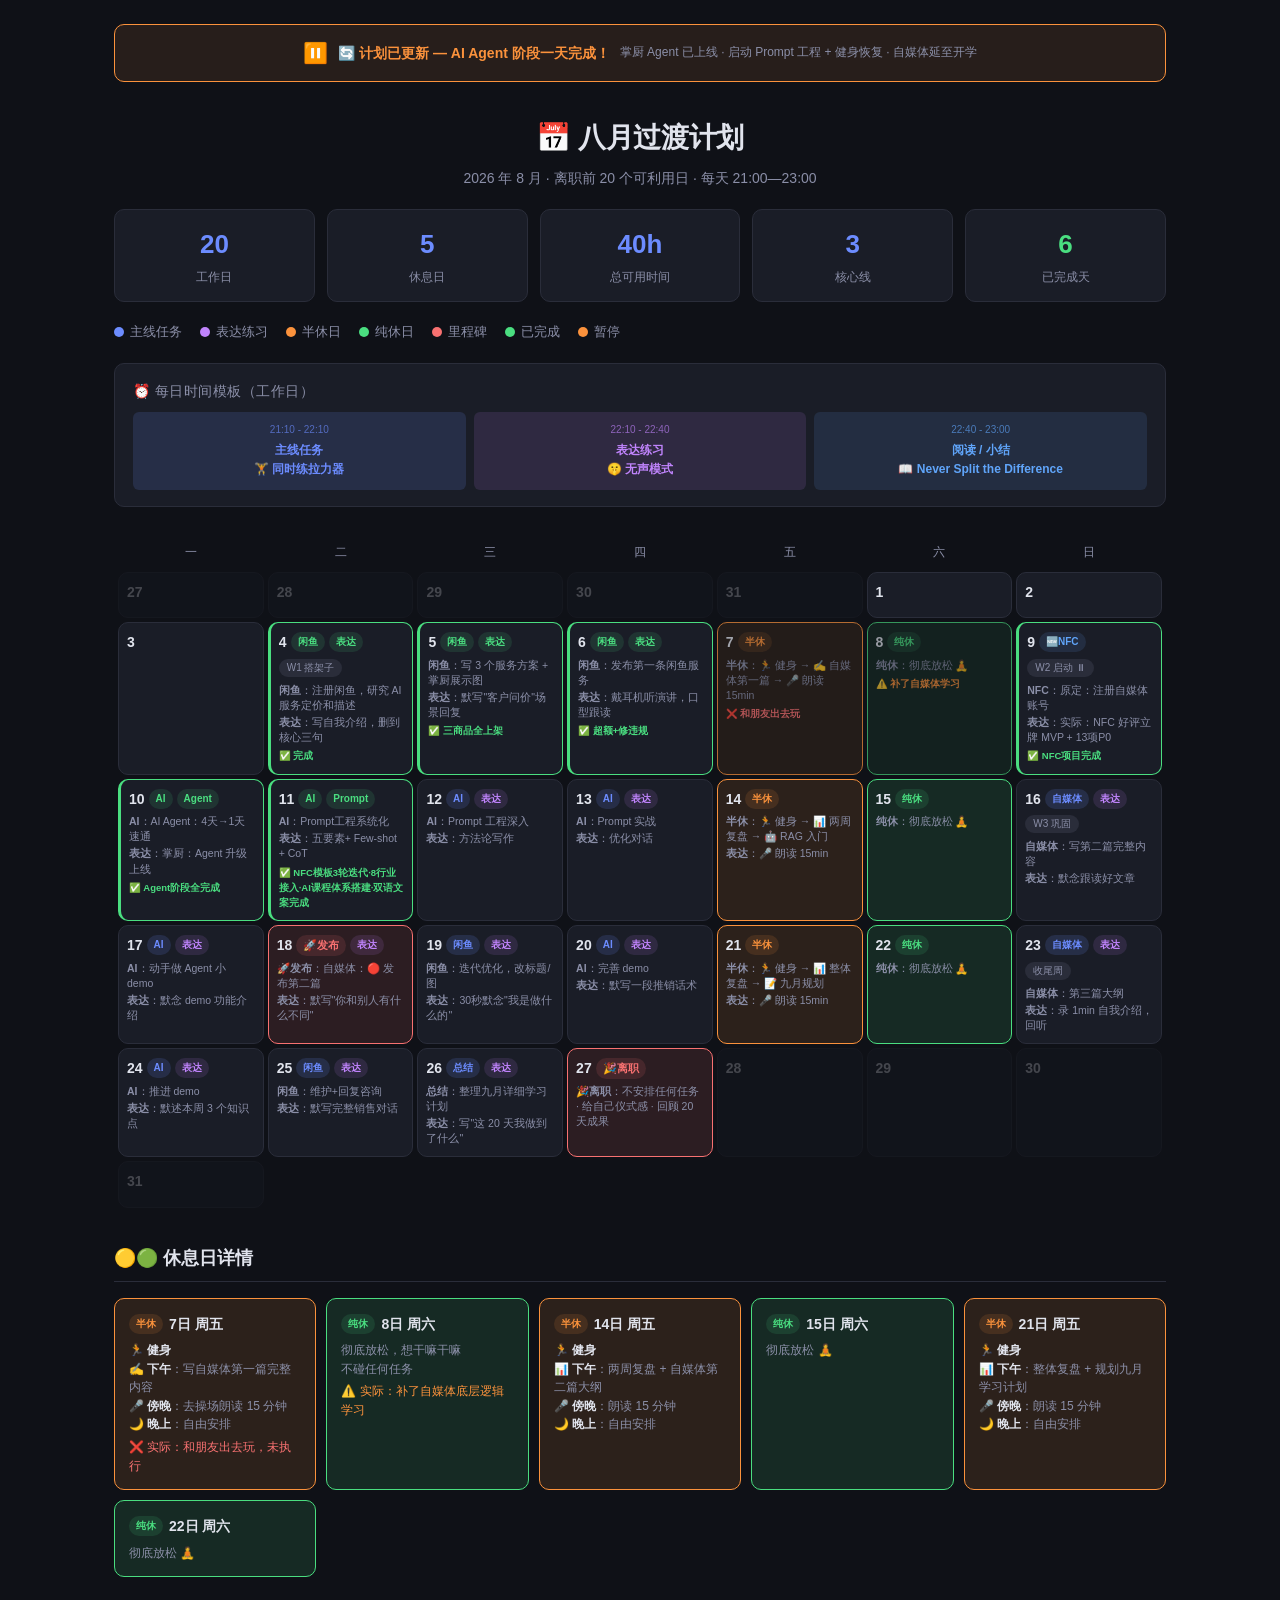
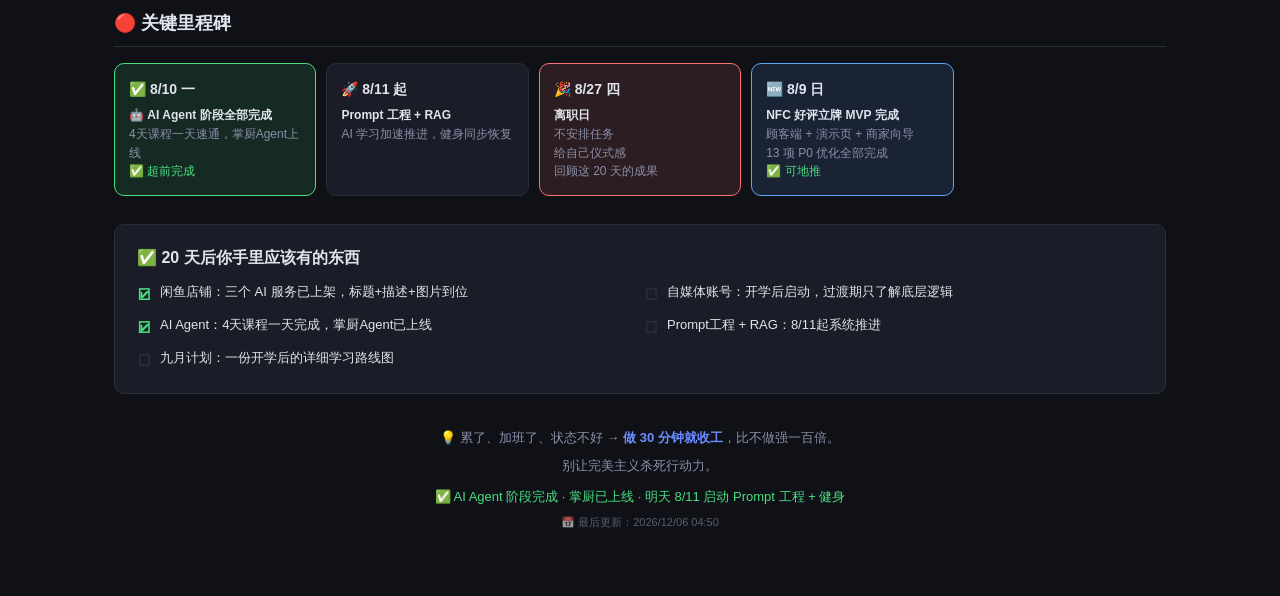
==== index.html @ ae4bef66 "更新8/11实际进度：Prompt工程系统化 + NFC模板迭代 + AI课程搭建 Co-Authored-By: Claude <noreply@anthropic.com>" ====
<!DOCTYPE html>
<html lang="zh-CN">
<head>
<meta charset="UTF-8">
<meta name="viewport" content="width=device-width, initial-scale=1.0, user-scalable=no, viewport-fit=cover">
<meta name="apple-mobile-web-app-capable" content="yes">
<meta name="apple-mobile-web-app-status-bar-style" content="black-translucent">
<meta name="apple-mobile-web-app-title" content="八月计划">
<meta name="theme-color" content="#0f1117">
<title>八月过渡计划 · 2026</title>
<style>
*, *::before, *::after { box-sizing: border-box; margin: 0; padding: 0; }

/* ═══════════════ SHARED VARIABLES ═══════════════ */
:root {
  --bg: #0f1117;
  --card: #1a1d27;
  --border: #2a2d3a;
  --text: #e1e4ed;
  --text-secondary: #8b8fa8;
  --accent: #6c8cff;
  --accent-glow: rgba(108, 140, 255, 0.15);
  --green: #4ade80;
  --green-bg: rgba(74, 222, 128, 0.12);
  --orange: #fb923c;
  --orange-bg: rgba(251, 146, 60, 0.12);
  --purple: #c084fc;
  --purple-bg: rgba(192, 132, 252, 0.12);
  --red: #f87171;
  --red-bg: rgba(248, 113, 113, 0.12);
  --blue: #60a5fa;
  --blue-bg: rgba(96, 165, 250, 0.12);
  --radius: 10px;
  --radius-sm: 6px;
}

body {
  background: var(--bg);
  color: var(--text);
  font-family: -apple-system, BlinkMacSystemFont, "Segoe UI", "PingFang SC", "Microsoft YaHei", sans-serif;
  line-height: 1.6;
  max-width: 1100px;
  margin: 0 auto;
  -webkit-tap-highlight-color: transparent;
}

/* ═══════════════ PAUSE BANNER ═══════════════ */
.pause-banner {
  background: rgba(251, 146, 60, 0.1);
  border: 1px solid var(--orange);
  border-radius: var(--radius);
  padding: 12px 18px;
  margin-bottom: 18px;
  text-align: center;
  display: flex;
  align-items: center;
  justify-content: center;
  gap: 10px;
  flex-wrap: wrap;
}
.pause-banner .icon { font-size: 20px; }
.pause-banner .msg { font-size: 14px; font-weight: 700; color: var(--orange); }
.pause-banner .sub { font-size: 12px; color: var(--text-secondary); }

/* ═══════════════ HEADER ═══════════════ */
header { text-align: center; padding: 16px 0 20px; }
header h1 { font-size: 28px; font-weight: 700; letter-spacing: -0.3px; margin-bottom: 6px; }
header .subtitle { color: var(--text-secondary); font-size: 14px; }

/* ═══════════════ STATS ═══════════════ */
.stats-row { display: flex; gap: 12px; margin-bottom: 20px; flex-wrap: wrap; }
.stat-card { flex: 1; min-width: 90px; background: var(--card); border: 1px solid var(--border); border-radius: var(--radius); padding: 14px 16px; text-align: center; }
.stat-card .num { font-size: 26px; font-weight: 700; color: var(--accent); }
.stat-card .num.green { color: var(--green); }
.stat-card .label { font-size: 12px; color: var(--text-secondary); margin-top: 2px; }

/* ═══════════════ LEGEND ═══════════════ */
.legend { display: flex; gap: 18px; margin-bottom: 20px; flex-wrap: wrap; font-size: 13px; color: var(--text-secondary); }
.legend span { display: flex; align-items: center; gap: 6px; }
.dot { width: 10px; height: 10px; border-radius: 50%; display: inline-block; }
.dot.main      { background: var(--accent); }
.dot.express   { background: var(--purple); }
.dot.half-rest { background: var(--orange); }
.dot.full-rest { background: var(--green); }
.dot.milestone { background: var(--red); }
.dot.done      { background: var(--green); }
.dot.paused    { background: var(--orange); }

/* ═══════════════ DAILY STRIP ═══════════════ */
.daily-strip { background: var(--card); border: 1px solid var(--border); border-radius: var(--radius); padding: 16px 18px; margin-bottom: 24px; }
.daily-strip h3 { font-size: 14px; color: var(--text-secondary); margin-bottom: 10px; font-weight: 500; text-transform: uppercase; letter-spacing: 0.5px; }
.strip-blocks { display: flex; gap: 8px; flex-wrap: wrap; }
.strip-block { flex: 1; min-width: 80px; border-radius: var(--radius-sm); padding: 10px 12px; text-align: center; font-size: 12px; font-weight: 600; }
.strip-block .time { font-size: 10px; opacity: 0.65; margin-bottom: 3px; font-weight: 400; }
.strip-main    { background: var(--accent-glow); color: var(--accent); }
.strip-express { background: var(--purple-bg); color: var(--purple); }
.strip-read    { background: var(--blue-bg); color: var(--blue); }

/* ═══════════════ SECTION TITLE ═══════════════ */
.section-title { font-size: 18px; font-weight: 700; margin: 32px 0 16px; padding-bottom: 8px; border-bottom: 1px solid var(--border); }

/* ═══════════════ CHECKLIST ═══════════════ */
.checklist { background: var(--card); border: 1px solid var(--border); border-radius: var(--radius); padding: 20px 22px; margin-top: 28px; }
.checklist h3 { font-size: 16px; margin-bottom: 12px; }
.checklist ul { list-style: none; display: grid; grid-template-columns: 1fr 1fr; gap: 8px; }
.checklist li { font-size: 13px; display: flex; align-items: flex-start; gap: 8px; }
.checklist .check { font-weight: 700; font-size: 15px; flex-shrink: 0; margin-top: 1px; }
.checklist .check.done { color: var(--green); }
.checklist .check.pending { color: var(--border); }

/* ═══════════════ FOOTER ═══════════════ */
footer { text-align: center; margin-top: 32px; color: var(--text-secondary); font-size: 13px; padding-bottom: 40px; line-height: 1.8; }
footer b { color: var(--accent); }
footer .timestamp { color: var(--text-secondary); font-size: 11px; opacity: 0.6; margin-top: 4px; }

/* ═══════════════ COMMON TAGS ═══════════════ */
.tag { display: inline-block; font-size: 10px; padding: 2px 7px; border-radius: 999px; font-weight: 600; }
.tag-main      { background: var(--accent-glow); color: var(--accent); }
.tag-express   { background: var(--purple-bg);   color: var(--purple); }
.tag-half-rest { background: var(--orange-bg);   color: var(--orange); }
.tag-full-rest { background: var(--green-bg);    color: var(--green); }
.tag-milestone { background: var(--red-bg);      color: var(--red); font-size: 11px; }
.tag-done      { background: var(--green-bg);    color: var(--green); }
.tag-nfc       { background: var(--blue-bg);     color: var(--blue); }

/* ═══════════════════════════════════════════════
   DESKTOP (>768px)
   ═══════════════════════════════════════════════ */
@media (min-width: 769px) {
  body { padding: 24px; }

  /* Calendar Table */
  .cal-table { width: 100%; border-collapse: separate; border-spacing: 4px; margin-bottom: 24px; table-layout: fixed; }
  .cal-table th { font-size: 12px; font-weight: 500; color: var(--text-secondary); padding: 8px 0 6px; text-align: center; }
  .cal-table td {
    background: var(--card); border: 1px solid var(--border); border-radius: var(--radius);
    vertical-align: top; padding: 8px 8px 10px; font-size: 12px; min-height: 80px;
    transition: border-color 0.2s;
  }
  .cal-table td:hover { border-color: var(--accent); }
  .cal-table td.other-month { opacity: 0.25; pointer-events: none; }
  .cal-table td.weekday-none { background: transparent; border: none; pointer-events: none; }
  .cal-table td.done { border-color: var(--green); border-left: 3px solid var(--green); }
  .cal-table td.paused { border-color: var(--orange); opacity: 0.65; }
  .cal-table td.today { border-color: var(--accent); box-shadow: 0 0 12px rgba(108,140,255,0.25); }
  .cal-table td.missed { border-color: var(--red); opacity: 0.7; }
  .cal-table td.milestone-cell { border-color: var(--red); background: var(--red-bg); }
  .cal-table td.half-rest-cell { border-color: var(--orange); background: var(--orange-bg); }
  .cal-table td.full-rest-cell { border-color: var(--green); background: var(--green-bg); }
  .cal-table .date-num { font-size: 14px; font-weight: 700; margin-bottom: 4px; display: flex; align-items: center; gap: 4px; }
  .cal-table .event-line { font-size: 10.5px; color: var(--text-secondary); margin-top: 2px; line-height: 1.45; }
  .cal-table .status-line { font-size: 9.5px; font-weight: 700; margin-top: 3px; }
  .cal-table .status-line.s-ok { color: var(--green); }
  .cal-table .status-line.s-warn { color: var(--orange); }
  .cal-table .status-line.s-no { color: var(--red); }
  .cal-table .week-tag { display: inline-block; font-size: 10px; padding: 1px 8px; border-radius: 999px; background: var(--border); color: var(--text-secondary); margin-bottom: 4px; font-weight: 500; }

  /* Detail Cards */
  .detail-grid { display: grid; grid-template-columns: repeat(auto-fill, minmax(200px, 1fr)); gap: 10px; }
  .detail-card { background: var(--card); border: 1px solid var(--border); border-radius: var(--radius); padding: 14px; }
  .detail-card .date-header { font-weight: 700; font-size: 14px; margin-bottom: 6px; display: flex; align-items: center; gap: 6px; }
  .detail-card .line { font-size: 12px; color: var(--text-secondary); line-height: 1.55; }
  .detail-card .line b { color: var(--text); }
  .detail-card.rest { border-color: var(--green); background: var(--green-bg); }
  .detail-card.half-rest { border-color: var(--orange); background: var(--orange-bg); }
  .detail-card.milestone { border-color: var(--red); background: var(--red-bg); }
  .detail-card.nfc { border-color: var(--blue); background: var(--blue-bg); }
}

/* ═══════════════════════════════════════════════
   MOBILE (≤768px)
   ═══════════════════════════════════════════════ */
@media (max-width: 768px) {
  body { padding: 12px; max-width: 500px; }

  header { padding: 20px 0 16px; position: sticky; top: 0; background: var(--bg); z-index: 10; }
  header h1 { font-size: 24px; font-weight: 800; letter-spacing: -0.5px; margin-bottom: 4px; }
  header .subtitle { font-size: 13px; }

  /* Stats -> scrollable chips */
  .stats-row { flex-wrap: nowrap; gap: 8px; overflow-x: auto; -webkit-overflow-scrolling: touch; scrollbar-width: none; padding-bottom: 4px; }
  .stats-row::-webkit-scrollbar { display: none; }
  .stat-card {
    flex: 0 0 auto; border-radius: 999px; padding: 8px 16px; text-align: center; white-space: nowrap;
    display: flex; align-items: center; gap: 4px;
  }
  .stat-card .num { font-size: 20px; font-weight: 800; }
  .stat-card .label { font-size: 11px; margin-top: 0; display: inline; }

  /* Legend -> wrap chips */
  .legend { gap: 6px; font-size: 11px; }
  .legend span { padding: 5px 10px; border-radius: 999px; font-weight: 600; font-size: 11px; }
  .legend .dot { display: none; }
  .legend-main    { background: var(--accent-glow); color: var(--accent); }
  .legend-express { background: var(--purple-bg); color: var(--purple); }
  .legend-half    { background: var(--orange-bg); color: var(--orange); }
  .legend-full    { background: var(--green-bg); color: var(--green); }
  .legend-milestone { background: var(--red-bg); color: var(--red); }

  /* Week section */
  .week-section { margin-bottom: 10px; }
  .week-label {
    font-size: 11px; font-weight: 700; color: var(--text-secondary);
    padding: 10px 0 6px; position: sticky; top: 90px; background: var(--bg); z-index: 5;
    display: flex; align-items: center; gap: 6px;
  }
  .week-label::after { content: ''; flex: 1; height: 1px; background: var(--border); }
  .week-label .badge { font-size: 10px; padding: 2px 8px; border-radius: 999px; font-weight: 700; }

  /* Day card */
  .day-card {
    background: var(--card); border: 1px solid var(--border); border-radius: var(--radius);
    padding: 14px; margin-bottom: 6px; display: flex; gap: 12px; align-items: flex-start;
  }
  .day-card:active { background: #1f2232; }
  .day-card.done { border-color: var(--green); border-left: 3px solid var(--green); }
  .day-card.missed { border-color: var(--red); opacity: 0.7; }
  .day-card.paused { border-color: var(--orange); opacity: 0.7; }
  .day-card.milestone { border-color: var(--red); background: var(--red-bg); }
  .day-card.rest { border-color: var(--green); background: var(--green-bg); }
  .day-card.half-rest { border-color: var(--orange); background: var(--orange-bg); }

  .day-left { text-align: center; min-width: 36px; flex-shrink: 0; }
  .day-num { font-size: 22px; font-weight: 800; line-height: 1; }
  .day-weekday { font-size: 10px; color: var(--text-secondary); margin-top: 2px; }

  .day-middle { flex: 1; min-width: 0; }
  .day-tags { display: flex; gap: 4px; flex-wrap: wrap; margin-bottom: 4px; }
  .day-lines { font-size: 12px; color: var(--text-secondary); line-height: 1.6; }
  .day-lines b { color: var(--text); }
  .day-lines .sep { color: var(--border); margin: 0 4px; }

  .day-status { font-size: 10px; font-weight: 700; margin-top: 4px; padding: 2px 8px; border-radius: 999px; display: inline-block; }
  .ds-ok     { background: var(--green-bg); color: var(--green); }
  .ds-no     { background: var(--red-bg); color: var(--red); }
  .ds-warn   { background: var(--orange-bg); color: var(--orange); }

  /* Checklist single column */
  .checklist ul { grid-template-columns: 1fr; }

  /* Detail cards — 休息日 & 里程碑 */
  .section-title { font-size: 16px; }
  .detail-grid { display: flex; flex-direction: column; gap: 8px; }
  .detail-card {
    background: var(--card); border: 1px solid var(--border); border-radius: var(--radius);
    padding: 14px; font-size: 13px;
  }
  .detail-card .date-header { font-weight: 700; font-size: 14px; margin-bottom: 6px; display: flex; align-items: center; gap: 6px; }
  .detail-card .line { font-size: 12px; color: var(--text-secondary); line-height: 1.6; }
  .detail-card .line b { color: var(--text); }
  .detail-card.rest { border-color: var(--green); background: var(--green-bg); }
  .detail-card.half-rest { border-color: var(--orange); background: var(--orange-bg); }
  .detail-card.milestone { border-color: var(--red); background: var(--red-bg); }
  .detail-card.nfc { border-color: var(--blue); background: var(--blue-bg); }
}

/* ═══════════════ DESKTOP-ONLY / MOBILE-ONLY ═══════════════ */
.desktop-only { display: block; }
.mobile-only { display: none; }

@media (max-width: 768px) {
  .desktop-only { display: none; }
  .mobile-only { display: block; }
}
</style>
</head>
<body>

<!-- ⏸ PAUSE BANNER -->
<div class="pause-banner">
  <span class="icon">⏸️</span>
  <span class="msg">🔄 计划已更新 — AI Agent 阶段一天完成！</span>
  <span class="sub">掌厨 Agent 已上线 · 启动 Prompt 工程 + 健身恢复 · 自媒体延至开学</span>
</div>

<header>
  <h1>📅 八月过渡计划</h1>
  <p class="subtitle">2026 年 8 月 · 离职前 20 个可利用日 · 每天 21:00—23:00</p>
</header>

<!-- STATS -->
<div class="stats-row">
  <div class="stat-card"><div class="num">20</div><div class="label">工作日</div></div>
  <div class="stat-card"><div class="num">5</div><div class="label">休息日</div></div>
  <div class="stat-card"><div class="num">40h</div><div class="label">总可用时间</div></div>
  <div class="stat-card"><div class="num">3</div><div class="label">核心线</div></div>
  <div class="stat-card"><div class="num green">6</div><div class="label">已完成天</div></div>
</div>

<!-- LEGEND -->
<div class="legend">
  <span class="legend-main"><i class="dot main"></i> 主线任务</span>
  <span class="legend-express"><i class="dot express"></i> 表达练习</span>
  <span class="legend-half"><i class="dot half-rest"></i> 半休日</span>
  <span class="legend-full"><i class="dot full-rest"></i> 纯休日</span>
  <span class="legend-milestone"><i class="dot milestone"></i> 里程碑</span>
  <span><i class="dot done"></i> 已完成</span>
  <span><i class="dot paused"></i> 暂停</span>
</div>

<!-- DAILY TEMPLATE -->
<div class="daily-strip">
  <h3>⏰ 每日时间模板（工作日）</h3>
  <div class="strip-blocks">
    <div class="strip-block strip-main"><div class="time">21:10 - 22:10</div>主线任务<br>🏋️ 同时练拉力器</div>
    <div class="strip-block strip-express"><div class="time">22:10 - 22:40</div>表达练习<br>🤫 无声模式</div>
    <div class="strip-block strip-read"><div class="time">22:40 - 23:00</div>阅读 / 小结<br>📖 Never Split the Difference</div>
  </div>
</div>

<!-- ═══════════════════════════════════════════════
     DESKTOP: CALENDAR TABLE
     ═══════════════════════════════════════════════ -->
<div class="desktop-only" id="desktop-calendar"></div>

<!-- ═══════════════════════════════════════════════
     MOBILE: WEEK CARD LIST
     ═══════════════════════════════════════════════ -->
<div class="mobile-only" id="mobile-calendar"></div>

<!-- REST DAY DETAILS -->
<div class="section-title">🟡🟢 休息日详情</div>
<div class="detail-grid" id="rest-detail-cards"></div>

<!-- MILESTONE CARDS -->
<div class="section-title">🔴 关键里程碑</div>
<div class="detail-grid" id="milestone-cards"></div>

<!-- CHECKLIST -->
<div class="checklist">
  <h3>✅ 20 天后你手里应该有的东西</h3>
  <ul>
    <li><span class="check done">☑</span> 闲鱼店铺：三个 AI 服务已上架，标题+描述+图片到位</li>
    <li><span class="check pending">☐</span> 自媒体账号：开学后启动，过渡期只了解底层逻辑</li>
    <li><span class="check done">☑</span> AI Agent：4天课程一天完成，掌厨Agent已上线</li>
    <li><span class="check pending">☐</span> Prompt工程 + RAG：8/11起系统推进</li>
    <li><span class="check pending">☐</span> 九月计划：一份开学后的详细学习路线图</li>
  </ul>
</div>

<footer>
  <p>💡 累了、加班了、状态不好 → <b>做 30 分钟就收工</b>，比不做强一百倍。</p>
  <p style="margin-top:4px;">别让完美主义杀死行动力。</p>
  <p style="margin-top:8px;color:var(--green);">✅ AI Agent 阶段完成 · 掌厨已上线 · 明天 8/11 启动 Prompt 工程 + 健身</p>
  <p class="timestamp" id="timestamp"></p>
</footer>

<!-- ═══════════════════════════════════════════════
     DATA — 改计划只改这里
     ═══════════════════════════════════════════════ -->
<script>
const WEEKS = ['W1 搭架子', 'W2 启动 ⏸', 'W3 巩固', '收尾周'];

const DAYS = [
  // Week 1: 搭架子 ✅
  { date:4,  wd:'周二', w:0, s:'done',
    tags:['闲鱼','表达'], main:'注册闲鱼，研究 AI 服务定价和描述', express:'写自我介绍，删到核心三句',
    result:'✅ 完成', rClass:'s-ok' },
  { date:5,  wd:'周三', w:0, s:'done',
    tags:['闲鱼','表达'], main:'写 3 个服务方案 + 掌厨展示图', express:'默写"客户问价"场景回复',
    result:'✅ 三商品全上架', rClass:'s-ok' },
  { date:6,  wd:'周四', w:0, s:'done',
    tags:['闲鱼','表达'], main:'发布第一条闲鱼服务', express:'戴耳机听演讲，口型跟读',
    result:'✅ 超额+修违规', rClass:'s-ok' },
  { date:7,  wd:'周五', w:0, s:'missed', type:'half-rest', tags:['半休'],
    main:'🏃 健身 → ✍️ 自媒体第一篇 → 🎤 朗读 15min', express:'',
    result:'❌ 和朋友出去玩', rClass:'s-no' },
  { date:8,  wd:'周六', w:0, s:'warn', type:'full-rest', tags:['纯休'],
    main:'彻底放松 🧘', express:'',
    result:'⚠️ 补了自媒体学习', rClass:'s-warn' },

  // Week 2: 启动 ⏸
  { date:9,  wd:'周日', w:1, s:'done',
    tags:['🆕NFC'], main:'原定：注册自媒体账号', express:'实际：NFC 好评立牌 MVP + 13项P0',
    result:'✅ NFC项目完成', rClass:'s-ok' },
  { date:10, wd:'周一', w:1, s:'done',
    tags:['AI','Agent'], main:'AI Agent：4天→1天速通', express:'掌厨：Agent 升级上线',
    result:'✅ Agent阶段全完成', rClass:'s-ok' },
  { date:11, wd:'周二', w:1, s:'done',
    tags:['AI','Prompt'], main:'Prompt工程系统化', express:'五要素+ Few-shot + CoT',
    result:'✅ NFC模板3轮迭代·8行业接入·AI课程体系搭建·双语文案完成', rClass:'s-ok' },
  { date:12, wd:'周三', w:1, s:'',
    tags:['AI','表达'], main:'Prompt 工程深入', express:'方法论写作',
    result:'', rClass:'' },
  { date:13, wd:'周四', w:1, s:'',
    tags:['AI','表达'], main:'Prompt 实战', express:'优化对话',
    result:'', rClass:'' },
  { date:14, wd:'周五', w:1, s:'', type:'half-rest', tags:['半休'],
    main:'🏃 健身 → 📊 两周复盘 → 🤖 RAG 入门', express:'🎤 朗读 15min',
    result:'', rClass:'' },
  { date:15, wd:'周六', w:1, s:'', type:'full-rest', tags:['纯休'],
    main:'彻底放松 🧘', express:'',
    result:'', rClass:'' },

  // Week 3: 巩固
  { date:16, wd:'周日', w:2, s:'',
    tags:['自媒体','表达'], main:'写第二篇完整内容', express:'默念跟读好文章',
    result:'', rClass:'' },
  { date:17, wd:'周一', w:2, s:'',
    tags:['AI','表达'], main:'动手做 Agent 小 demo', express:'默念 demo 功能介绍',
    result:'', rClass:'' },
  { date:18, wd:'周二', w:2, s:'milestone', tags:['🚀发布','表达'],
    main:'自媒体：🔴 发布第二篇', express:'默写"你和别人有什么不同"',
    result:'', rClass:'' },
  { date:19, wd:'周三', w:2, s:'',
    tags:['闲鱼','表达'], main:'迭代优化，改标题/图', express:'30秒默念"我是做什么的"',
    result:'', rClass:'' },
  { date:20, wd:'周四', w:2, s:'',
    tags:['AI','表达'], main:'完善 demo', express:'默写一段推销话术',
    result:'', rClass:'' },
  { date:21, wd:'周五', w:2, s:'', type:'half-rest', tags:['半休'],
    main:'🏃 健身 → 📊 整体复盘 → 📝 九月规划', express:'🎤 朗读 15min',
    result:'', rClass:'' },
  { date:22, wd:'周六', w:2, s:'', type:'full-rest', tags:['纯休'],
    main:'彻底放松 🧘', express:'',
    result:'', rClass:'' },

  // 收尾周
  { date:23, wd:'周日', w:3, s:'',
    tags:['自媒体','表达'], main:'第三篇大纲', express:'录 1min 自我介绍，回听',
    result:'', rClass:'' },
  { date:24, wd:'周一', w:3, s:'',
    tags:['AI','表达'], main:'推进 demo', express:'默述本周 3 个知识点',
    result:'', rClass:'' },
  { date:25, wd:'周二', w:3, s:'',
    tags:['闲鱼','表达'], main:'维护+回复咨询', express:'默写完整销售对话',
    result:'', rClass:'' },
  { date:26, wd:'周三', w:3, s:'',
    tags:['总结','表达'], main:'整理九月详细学习计划', express:'写"这 20 天我做到了什么"',
    result:'', rClass:'' },
  { date:27, wd:'周四', w:3, s:'milestone', tags:['🎉离职'],
    main:'不安排任何任务 · 给自己仪式感 · 回顾 20 天成果', express:'',
    result:'', rClass:'' },
];

// ═══════════════ REST DAY DETAIL CARDS ═══════════════
const REST_DAYS = [
  { date:7,  wd:'周五', type:'half', emoji:'🟡', results:[
    '🏃 <b>健身</b>','✍️ <b>下午</b>：写自媒体第一篇完整内容','🎤 <b>傍晚</b>：去操场朗读 15 分钟','🌙 <b>晚上</b>：自由安排'
  ], outcome:'❌ 实际：和朋友出去玩，未执行', oc:'var(--red)' },
  { date:8,  wd:'周六', type:'full', emoji:'🟢', results:[
    '彻底放松，想干嘛干嘛','不碰任何任务'
  ], outcome:'⚠️ 实际：补了自媒体底层逻辑学习', oc:'var(--orange)' },
  { date:14, wd:'周五', type:'half', emoji:'🟡', results:[
    '🏃 <b>健身</b>','📊 <b>下午</b>：两周复盘 + 自媒体第二篇大纲','🎤 <b>傍晚</b>：朗读 15 分钟','🌙 <b>晚上</b>：自由安排'
  ], outcome:'', oc:'' },
  { date:15, wd:'周六', type:'full', emoji:'🟢', results:[
    '彻底放松 🧘'
  ], outcome:'', oc:'' },
  { date:21, wd:'周五', type:'half', emoji:'🟡', results:[
    '🏃 <b>健身</b>','📊 <b>下午</b>：整体复盘 + 规划九月学习计划','🎤 <b>傍晚</b>：朗读 15 分钟','🌙 <b>晚上</b>：自由安排'
  ], outcome:'', oc:'' },
  { date:22, wd:'周六', type:'full', emoji:'🟢', results:[
    '彻底放松 🧘'
  ], outcome:'', oc:'' },
];

// ═══════════════ MILESTONE CARDS ═══════════════
const MILESTONES = [
  { emoji:'✅', dt:'8/10 一', tags:'', cls:'rest',
    lines:['🤖 <b>AI Agent 阶段全部完成</b>','4天课程一天速通，掌厨Agent上线','<span style="color:var(--green)">✅ 超前完成</span>'] },
  { emoji:'🚀', dt:'8/11 起', tags:'', cls:'',
    lines:['<b>Prompt 工程 + RAG</b>','AI 学习加速推进，健身同步恢复'] },
  { emoji:'🎉', dt:'8/27 四', tags:'', cls:'milestone',
    lines:['<b>离职日</b>','不安排任务','给自己仪式感','回顾这 20 天的成果'] },
  { emoji:'🆕', dt:'8/9 日', tags:'', cls:'nfc',
    lines:['<b>NFC 好评立牌 MVP 完成</b>','顾客端 + 演示页 + 商家向导','13 项 P0 优化全部完成','<span style="color:var(--green)">✅ 可地推</span>'] },
];

// ═══════════════ RENDER: DESKTOP TABLE ═══════════════
function renderDesktop() {
  const el = document.getElementById('desktop-calendar');
  if (!el) return;

  // Group days into calendar rows (Mon-Sun, Aug 1 is Sat, 31 is Mon)
  // Row 1: Jul 27-31 + Aug 1-2 (filler)
  // Row 2-5: Aug 3-30
  // Row 6: Aug 31 + empties

  const weekNames = ['一','二','三','四','五','六','日'];
  let ths = weekNames.map(w => `<th>${w}</th>`).join('');

  // Build day lookup
  const dayMap = {};
  DAYS.forEach(d => { dayMap[d.date] = d; });

  // Determine what weekday each date is (2026-08-01 = Saturday = index 5)
  function getCol(date) { return (date + 4) % 7; } // Aug 1=Sat→5, so offset +4

  // Build rows manually for correct Aug 2026 layout
  // Aug 1 = Sat (col 5), Aug 3 = Mon (col 0), Aug 31 = Mon (col 0)
  const rows = [
    // Row 1: Jul 27(Sun)~31(Thu) + Aug 1(Fri) + 2(Sat)
    { dates: [27,28,29,30,31,1,2], otherMonth: [27,28,29,30,31] },
    // Row 2: Aug 3-9 (Mon-Sun)
    { dates: [3,4,5,6,7,8,9], otherMonth: [] },
    // Row 3: Aug 10-16
    { dates: [10,11,12,13,14,15,16], otherMonth: [] },
    // Row 4: Aug 17-23
    { dates: [17,18,19,20,21,22,23], otherMonth: [] },
    // Row 5: Aug 24-30
    { dates: [24,25,26,27,28,29,30], otherMonth: [28,29,30] },
    // Row 6: Aug 31 + empties
    { dates: [31,null,null,null,null,null,null], otherMonth: [31] },
  ];

  let tbody = '';
  const today = new Date().getDate();
  const thisMonth = new Date().getMonth() === 7; // 7 = August

  rows.forEach(row => {
    let cells = row.dates.map((date, i) => {
      if (date === null) return '<td class="weekday-none"></td>';
      if (row.otherMonth.includes(date)) return `<td class="other-month"><div class="date-num">${date}</div></td>`;

      const d = dayMap[date];
      if (!d) return `<td><div class="date-num">${date}</div></td>`;

      // Determine cell classes
      let cellClass = '';
      if (d.s === 'done') cellClass += ' done';
      if (d.s === 'missed') cellClass += ' missed';
      if (d.s === 'warn') cellClass += ' paused';
      if (d.s === 'milestone') cellClass += ' milestone-cell';
      if (d.type === 'half-rest') cellClass += ' half-rest-cell';
      if (d.type === 'full-rest') cellClass += ' full-rest-cell';
      if (thisMonth && date === today) cellClass += ' today';

      // Tags HTML
      let tagsHtml = d.tags.map(t => {
        let cls = 'tag';
        if (t.includes('半休')) cls += ' tag-half-rest';
        else if (t.includes('纯休')) cls += ' tag-full-rest';
        else if (t.includes('发布') || t.includes('离职')) cls += ' tag-milestone';
        else if (t.includes('NFC')) cls += ' tag-nfc';
        else if (t.includes('完成') || d.s === 'done') cls += ' tag-done';
        else if (t.includes('表达')) cls += ' tag-express';
        else cls += ' tag-main';
        return `<span class="${cls}">${t}</span>`;
      }).join(' ');

      // Week tag for first day of each week
      let weekTag = '';
      if (d.w !== undefined && DAYS.filter(x => x.w === d.w)[0] === d) {
        weekTag = `<span class="week-tag">${WEEKS[d.w]}</span>`;
      }

      // Event lines
      let events = '';
      if (d.main) events += `<div class="event-line">${d.main.includes('<b>') ? d.main : '<b>' + d.tags[0].replace('🏋️','').replace('🆕','') + '</b>：' + d.main}</div>`;
      if (d.express) events += `<div class="event-line"><b>表达</b>：${d.express}</div>`;

      // Status
      let status = '';
      if (d.result) status += `<div class="status-line ${d.rClass}">${d.result}</div>`;

      return `<td class="${cellClass.trim()}">
        <div class="date-num">${date} ${tagsHtml}</div>
        ${weekTag}
        ${events}
        ${status}
      </td>`;
    }).join('');

    tbody += `<tr>${cells}</tr>`;
  });

  el.innerHTML = `
    <table class="cal-table">
      <thead><tr>${ths}</tr></thead>
      <tbody>${tbody}</tbody>
    </table>
  `;
}

// ═══════════════ RENDER: MOBILE CARD LIST ═══════════════
function renderMobile() {
  const el = document.getElementById('mobile-calendar');
  if (!el) return;

  // Group by week
  let html = '';
  for (let w = 0; w < WEEKS.length; w++) {
    const weekDays = DAYS.filter(d => d.w === w);
    if (!weekDays.length) continue;

    const doneCount = weekDays.filter(d => d.s === 'done').length;
    const totalCount = weekDays.length;
    let badgeHtml = '';
    if (doneCount === totalCount) badgeHtml = `<span class="badge" style="background:var(--green-bg);color:var(--green);">✅ 完成</span>`;

    html += `<div class="week-section">
      <div class="week-label">📌 ${WEEKS[w]} ${badgeHtml}</div>`;

    weekDays.forEach(d => {
      let cardClass = '';
      if (d.s === 'done') cardClass = 'done';
      else if (d.s === 'missed') cardClass = 'missed';
      else if (d.s === 'warn') cardClass = 'paused';
      else if (d.s === 'milestone') cardClass = 'milestone';
      if (d.type === 'rest' || d.type === 'full-rest') cardClass += ' rest';
      if (d.type === 'half-rest') cardClass += ' half-rest';

      // Tags
      let tagsHtml = d.tags.map(t => {
        let cls = 'day-tag';
        if (t.includes('半休')) cls += ' dt-half-rest';
        else if (t.includes('纯休')) cls += ' dt-full-rest';
        else if (t.includes('发布') || t.includes('离职')) cls += ' dt-milestone';
        else if (t.includes('NFC')) cls += ' dt-nfc';
        else if (t.includes('完成')) cls += ' dt-done';
        else if (t.includes('表达')) cls += ' dt-express';
        else cls += ' dt-main';
        return `<span class="${cls}">${t}</span>`;
      }).join('');

      // Lines
      let lines = [];
      if (d.main) lines.push(d.main.includes('<b>') ? d.main : `<b>${d.tags[0].replace('🏋️','').replace('🆕','')}</b>：${d.main}`);
      if (d.express) lines.push(`<b>表达</b>：${d.express}`);

      // Status
      let statusHtml = '';
      if (d.result) {
        let sc = 'ds-ok';
        if (d.rClass === 's-no') sc = 'ds-no';
        else if (d.rClass === 's-warn') sc = 'ds-warn';
        statusHtml = `<span class="day-status ${sc}">${d.result}</span>`;
      }

      html += `
      <div class="day-card ${cardClass.trim()}">
        <div class="day-left"><div class="day-num">${d.date}</div><div class="day-weekday">${d.wd}</div></div>
        <div class="day-middle">
          <div class="day-tags">${tagsHtml}</div>
          <div class="day-lines">${lines.join('<span class="sep">|</span>')}</div>
          ${statusHtml}
        </div>
      </div>`;
    });

    html += `</div>`;
  }

  el.innerHTML = html;
}

// ═══════════════ RENDER: REST DAY CARDS ═══════════════
function renderRestCards() {
  const el = document.getElementById('rest-detail-cards');
  if (!el) return;

  el.innerHTML = REST_DAYS.map(r => {
    let cls = r.type === 'half' ? 'half-rest' : 'rest';
    let tagCls = r.type === 'half' ? 'tag-half-rest' : 'tag-full-rest';
    let tagText = r.type === 'half' ? '半休' : '纯休';
    let outcomeHtml = r.outcome ? `<div class="line" style="color:${r.oc || 'var(--red)'};margin-top:4px;">${r.outcome}</div>` : '';
    return `
    <div class="detail-card ${cls}">
      <div class="date-header"><span class="tag ${tagCls}">${tagText}</span> ${r.date}日 ${r.wd}</div>
      ${r.results.map(l => `<div class="line">${l}</div>`).join('')}
      ${outcomeHtml}
    </div>`;
  }).join('');
}

// ═══════════════ RENDER: MILESTONE CARDS ═══════════════
function renderMilestoneCards() {
  const el = document.getElementById('milestone-cards');
  if (!el) return;

  el.innerHTML = MILESTONES.map(m => `
    <div class="detail-card ${m.cls}">
      <div class="date-header">${m.emoji} ${m.dt} ${m.tags}</div>
      ${m.lines.map(l => `<div class="line">${l}</div>`).join('')}
    </div>
  `).join('');
}

// ═══════════════ TIMESTAMP ═══════════════
function setTimestamp() {
  const el = document.getElementById('timestamp');
  if (!el) return;
  const now = new Date();
  const s = now.toLocaleString('zh-CN', { year:'numeric', month:'2-digit', day:'2-digit', hour:'2-digit', minute:'2-digit' });
  el.textContent = '📅 最后更新：' + s;
}

// ═══════════════ INIT ═══════════════
renderDesktop();
renderMobile();
renderRestCards();
renderMilestoneCards();
setTimestamp();
</script>

</body>
</html>
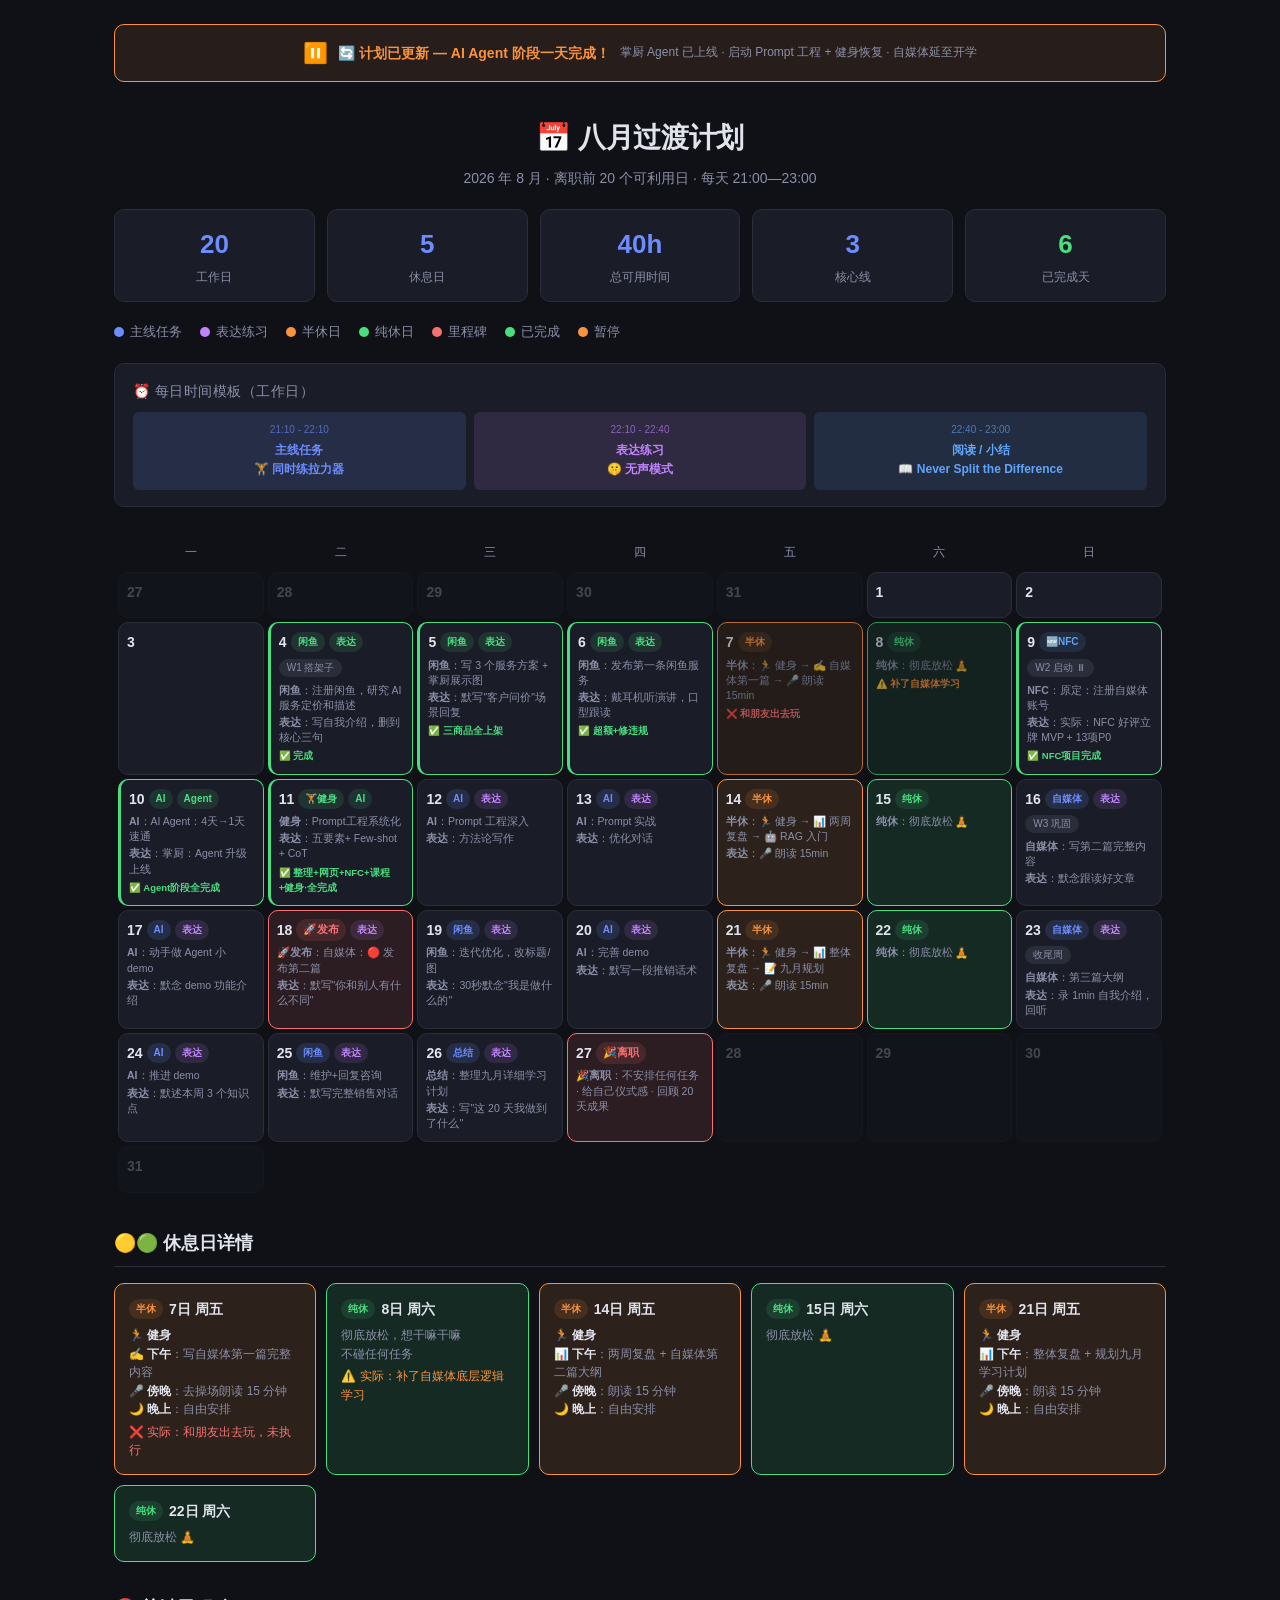
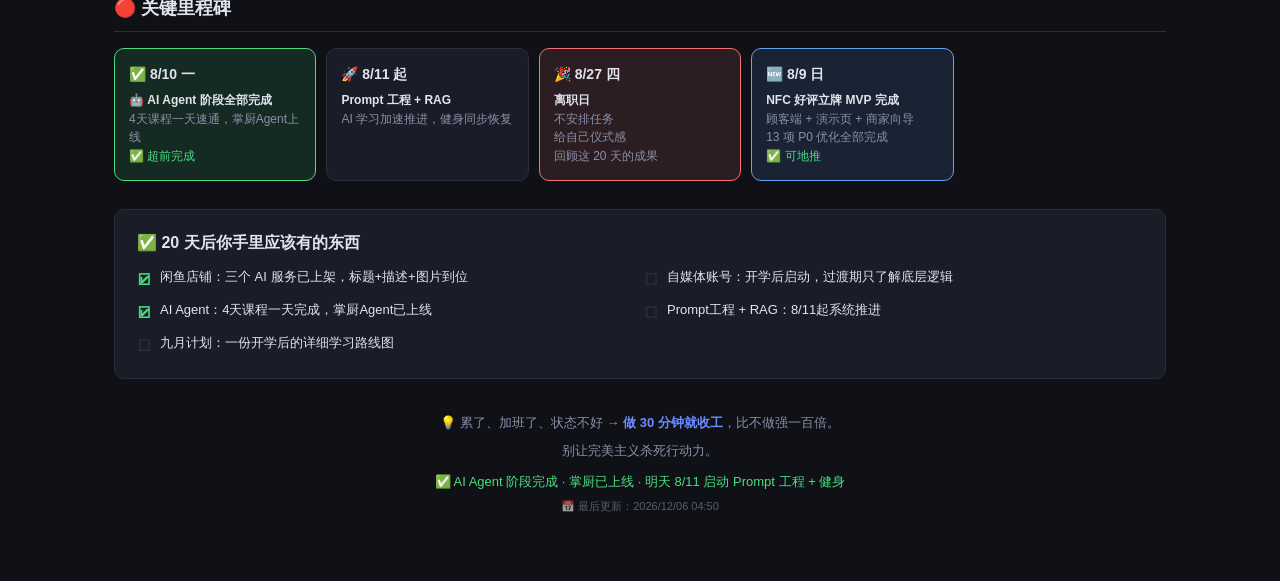
==== commit 4c8abed7: "8/11全部完成 ✅ 整理+网页+NFC+课程+健身 Co-Authored-By: Claude <noreply@anthropic.com>" ====
--- a/index.html
+++ b/index.html
@@ -377,8 +377,8 @@
     tags:['AI','Agent'], main:'AI Agent：4天→1天速通', express:'掌厨：Agent 升级上线',
     result:'✅ Agent阶段全完成', rClass:'s-ok' },
   { date:11, wd:'周二', w:1, s:'done',
-    tags:['AI','Prompt'], main:'Prompt工程系统化', express:'五要素+ Few-shot + CoT',
-    result:'✅ NFC模板3轮迭代·8行业接入·AI课程体系搭建·双语文案完成', rClass:'s-ok' },
+    tags:['🏋️健身','AI'], main:'Prompt工程系统化', express:'五要素+ Few-shot + CoT',
+    result:'✅ 整理+网页+NFC+课程+健身·全完成', rClass:'s-ok' },
   { date:12, wd:'周三', w:1, s:'',
     tags:['AI','表达'], main:'Prompt 工程深入', express:'方法论写作',
     result:'', rClass:'' },
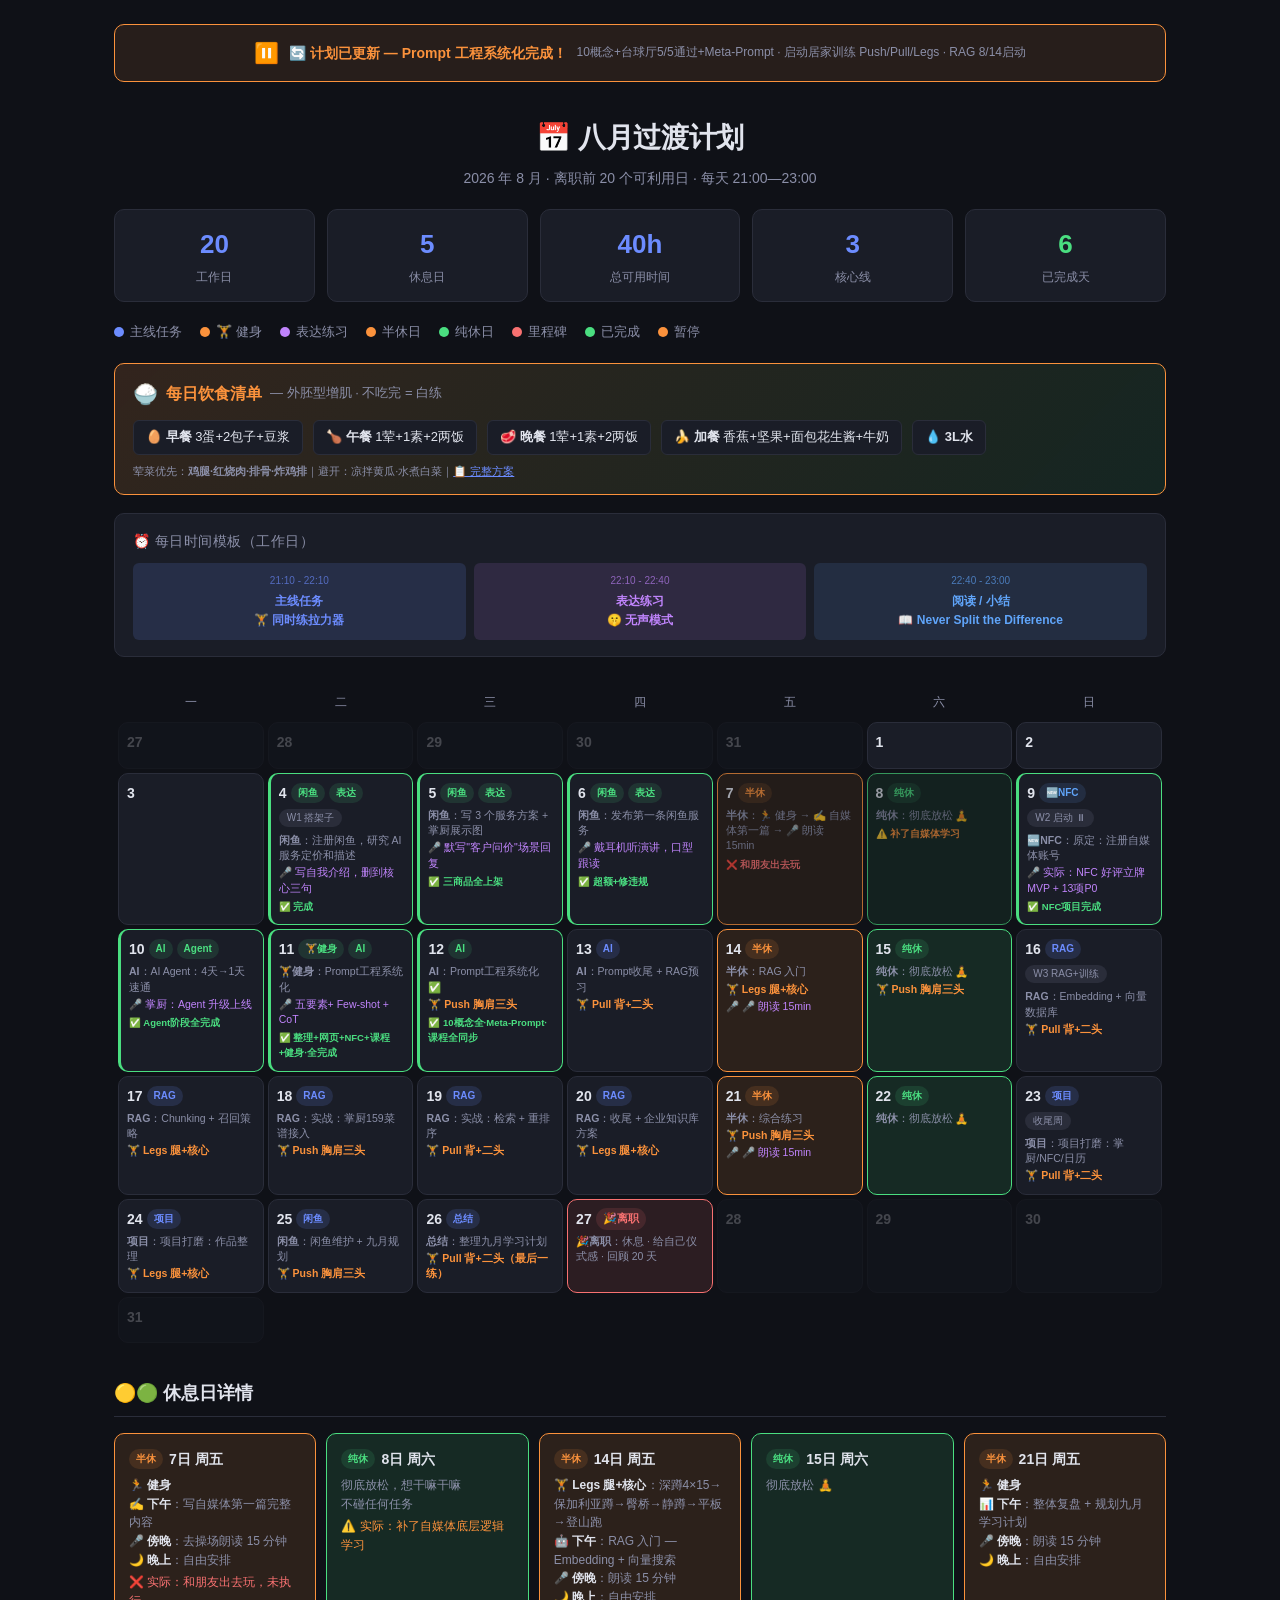
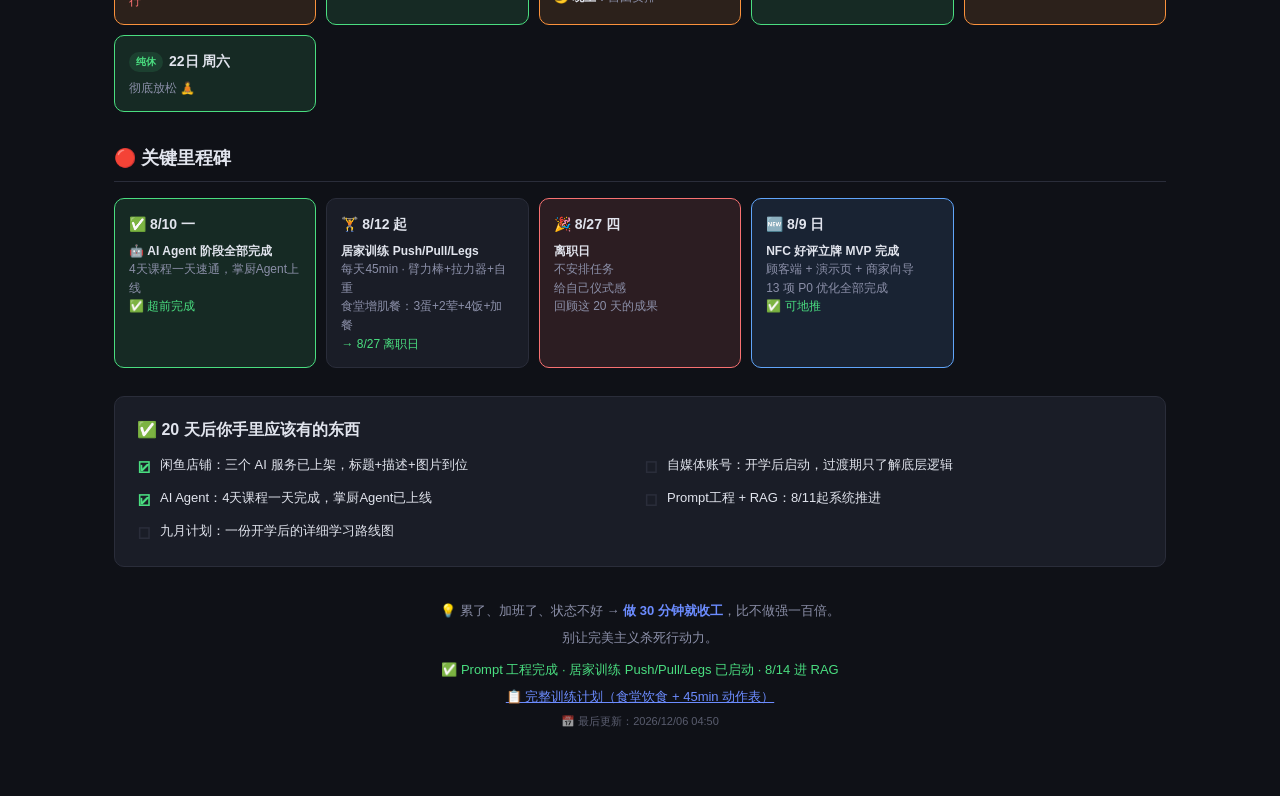
==== commit bae3b1a4: "fix: 同步 index.html 与八月计划日历.html Co-Authored-By: Claude <noreply@anthropic.com>" ====
--- a/index.html
+++ b/index.html
@@ -79,6 +79,7 @@
 .legend span { display: flex; align-items: center; gap: 6px; }
 .dot { width: 10px; height: 10px; border-radius: 50%; display: inline-block; }
 .dot.main      { background: var(--accent); }
+.dot.workout   { background: var(--orange); }
 .dot.express   { background: var(--purple); }
 .dot.half-rest { background: var(--orange); }
 .dot.full-rest { background: var(--green); }
@@ -149,6 +150,8 @@
   .cal-table td.full-rest-cell { border-color: var(--green); background: var(--green-bg); }
   .cal-table .date-num { font-size: 14px; font-weight: 700; margin-bottom: 4px; display: flex; align-items: center; gap: 4px; }
   .cal-table .event-line { font-size: 10.5px; color: var(--text-secondary); margin-top: 2px; line-height: 1.45; }
+  .cal-table .workout-line { color: var(--orange); font-weight: 600; }
+  .cal-table .express-line { color: var(--purple); }
   .cal-table .status-line { font-size: 9.5px; font-weight: 700; margin-top: 3px; }
   .cal-table .status-line.s-ok { color: var(--green); }
   .cal-table .status-line.s-warn { color: var(--orange); }
@@ -269,8 +272,8 @@
 <!-- ⏸ PAUSE BANNER -->
 <div class="pause-banner">
   <span class="icon">⏸️</span>
-  <span class="msg">🔄 计划已更新 — AI Agent 阶段一天完成！</span>
-  <span class="sub">掌厨 Agent 已上线 · 启动 Prompt 工程 + 健身恢复 · 自媒体延至开学</span>
+  <span class="msg">🔄 计划已更新 — Prompt 工程系统化完成！</span>
+  <span class="sub">10概念+台球厅5/5通过+Meta-Prompt · 启动居家训练 Push/Pull/Legs · RAG 8/14启动</span>
 </div>
 
 <header>
@@ -290,12 +293,32 @@
 <!-- LEGEND -->
 <div class="legend">
   <span class="legend-main"><i class="dot main"></i> 主线任务</span>
+  <span class="legend-workout"><i class="dot workout"></i> 🏋️ 健身</span>
   <span class="legend-express"><i class="dot express"></i> 表达练习</span>
   <span class="legend-half"><i class="dot half-rest"></i> 半休日</span>
   <span class="legend-full"><i class="dot full-rest"></i> 纯休日</span>
   <span class="legend-milestone"><i class="dot milestone"></i> 里程碑</span>
   <span><i class="dot done"></i> 已完成</span>
   <span><i class="dot paused"></i> 暂停</span>
+</div>
+
+<!-- 🍚 DIET BANNER -->
+<div style="background:linear-gradient(135deg, rgba(251,146,60,0.15), rgba(74,222,128,0.1)); border:1px solid var(--orange); border-radius:var(--radius); padding:14px 18px; margin-bottom:18px;">
+  <div style="display:flex;align-items:center;gap:8px;flex-wrap:wrap;">
+    <span style="font-size:20px;">🍚</span>
+    <b style="color:var(--orange);">每日饮食清单</b>
+    <span style="color:var(--text-secondary);font-size:13px;">— 外胚型增肌 · 不吃完 = 白练</span>
+  </div>
+  <div style="display:flex;gap:10px;margin-top:10px;flex-wrap:wrap;">
+    <span style="background:var(--card);border:1px solid var(--border);border-radius:6px;padding:6px 12px;font-size:13px;">🥚 <b>早餐</b> 3蛋+2包子+豆浆</span>
+    <span style="background:var(--card);border:1px solid var(--border);border-radius:6px;padding:6px 12px;font-size:13px;">🍗 <b>午餐</b> 1荤+1素+2两饭</span>
+    <span style="background:var(--card);border:1px solid var(--border);border-radius:6px;padding:6px 12px;font-size:13px;">🥩 <b>晚餐</b> 1荤+1素+2两饭</span>
+    <span style="background:var(--card);border:1px solid var(--border);border-radius:6px;padding:6px 12px;font-size:13px;">🍌 <b>加餐</b> 香蕉+坚果+面包花生酱+牛奶</span>
+    <span style="background:var(--card);border:1px solid var(--border);border-radius:6px;padding:6px 12px;font-size:13px;">💧 <b>3L水</b></span>
+  </div>
+  <div style="margin-top:8px;font-size:11px;color:var(--text-secondary);">
+    荤菜优先：<b>鸡腿·红烧肉·排骨·炸鸡排</b>｜避开：凉拌黄瓜·水煮白菜｜<a href="../外形管理/04-身材管理/8月居家训练计划.md" style="color:var(--accent);">📋 完整方案</a>
+  </div>
 </div>
 
 <!-- DAILY TEMPLATE -->
@@ -341,7 +364,8 @@
 <footer>
   <p>💡 累了、加班了、状态不好 → <b>做 30 分钟就收工</b>，比不做强一百倍。</p>
   <p style="margin-top:4px;">别让完美主义杀死行动力。</p>
-  <p style="margin-top:8px;color:var(--green);">✅ AI Agent 阶段完成 · 掌厨已上线 · 明天 8/11 启动 Prompt 工程 + 健身</p>
+  <p style="margin-top:8px;color:var(--green);">✅ Prompt 工程完成 · 居家训练 Push/Pull/Legs 已启动 · 8/14 进 RAG</p>
+  <p style="margin-top:4px;"><a href="../外形管理/04-身材管理/8月居家训练计划.md" style="color:var(--accent);">📋 完整训练计划（食堂饮食 + 45min 动作表）</a></p>
   <p class="timestamp" id="timestamp"></p>
 </footer>
 
@@ -349,7 +373,7 @@
      DATA — 改计划只改这里
      ═══════════════════════════════════════════════ -->
 <script>
-const WEEKS = ['W1 搭架子', 'W2 启动 ⏸', 'W3 巩固', '收尾周'];
+const WEEKS = ['W1 搭架子', 'W2 启动 ⏸', 'W3 RAG+训练', '收尾周'];
 
 const DAYS = [
   // Week 1: 搭架子 ✅
@@ -379,57 +403,57 @@
   { date:11, wd:'周二', w:1, s:'done',
     tags:['🏋️健身','AI'], main:'Prompt工程系统化', express:'五要素+ Few-shot + CoT',
     result:'✅ 整理+网页+NFC+课程+健身·全完成', rClass:'s-ok' },
-  { date:12, wd:'周三', w:1, s:'',
-    tags:['AI','表达'], main:'Prompt 工程深入', express:'方法论写作',
-    result:'', rClass:'' },
+  { date:12, wd:'周三', w:1, s:'done',
+    tags:['AI'], main:'Prompt工程系统化 ✅', express:'', workout:'Push 胸肩三头',
+    result:'✅ 10概念全·Meta-Prompt·课程全同步', rClass:'s-ok' },
   { date:13, wd:'周四', w:1, s:'',
-    tags:['AI','表达'], main:'Prompt 实战', express:'优化对话',
+    tags:['AI'], main:'Prompt收尾 + RAG预习', express:'', workout:'Pull 背+二头',
     result:'', rClass:'' },
   { date:14, wd:'周五', w:1, s:'', type:'half-rest', tags:['半休'],
-    main:'🏃 健身 → 📊 两周复盘 → 🤖 RAG 入门', express:'🎤 朗读 15min',
+    main:'RAG 入门', express:'🎤 朗读 15min', workout:'Legs 腿+核心',
     result:'', rClass:'' },
   { date:15, wd:'周六', w:1, s:'', type:'full-rest', tags:['纯休'],
-    main:'彻底放松 🧘', express:'',
-    result:'', rClass:'' },
-
-  // Week 3: 巩固
+    main:'彻底放松 🧘', express:'', workout:'Push 胸肩三头',
+    result:'', rClass:'' },
+
+  // Week 3: RAG+训练
   { date:16, wd:'周日', w:2, s:'',
-    tags:['自媒体','表达'], main:'写第二篇完整内容', express:'默念跟读好文章',
+    tags:['RAG'], main:'Embedding + 向量数据库', express:'', workout:'Pull 背+二头',
     result:'', rClass:'' },
   { date:17, wd:'周一', w:2, s:'',
-    tags:['AI','表达'], main:'动手做 Agent 小 demo', express:'默念 demo 功能介绍',
-    result:'', rClass:'' },
-  { date:18, wd:'周二', w:2, s:'milestone', tags:['🚀发布','表达'],
-    main:'自媒体：🔴 发布第二篇', express:'默写"你和别人有什么不同"',
+    tags:['RAG'], main:'Chunking + 召回策略', express:'', workout:'Legs 腿+核心',
+    result:'', rClass:'' },
+  { date:18, wd:'周二', w:2, s:'',
+    tags:['RAG'], main:'实战：掌厨159菜谱接入', express:'', workout:'Push 胸肩三头',
     result:'', rClass:'' },
   { date:19, wd:'周三', w:2, s:'',
-    tags:['闲鱼','表达'], main:'迭代优化，改标题/图', express:'30秒默念"我是做什么的"',
+    tags:['RAG'], main:'实战：检索 + 重排序', express:'', workout:'Pull 背+二头',
     result:'', rClass:'' },
   { date:20, wd:'周四', w:2, s:'',
-    tags:['AI','表达'], main:'完善 demo', express:'默写一段推销话术',
+    tags:['RAG'], main:'收尾 + 企业知识库方案', express:'', workout:'Legs 腿+核心',
     result:'', rClass:'' },
   { date:21, wd:'周五', w:2, s:'', type:'half-rest', tags:['半休'],
-    main:'🏃 健身 → 📊 整体复盘 → 📝 九月规划', express:'🎤 朗读 15min',
+    main:'综合练习', express:'🎤 朗读 15min', workout:'Push 胸肩三头',
     result:'', rClass:'' },
   { date:22, wd:'周六', w:2, s:'', type:'full-rest', tags:['纯休'],
-    main:'彻底放松 🧘', express:'',
+    main:'彻底放松 🧘', express:'', workout:'',
     result:'', rClass:'' },
 
   // 收尾周
   { date:23, wd:'周日', w:3, s:'',
-    tags:['自媒体','表达'], main:'第三篇大纲', express:'录 1min 自我介绍，回听',
+    tags:['项目'], main:'项目打磨：掌厨/NFC/日历', express:'', workout:'Pull 背+二头',
     result:'', rClass:'' },
   { date:24, wd:'周一', w:3, s:'',
-    tags:['AI','表达'], main:'推进 demo', express:'默述本周 3 个知识点',
+    tags:['项目'], main:'项目打磨：作品整理', express:'', workout:'Legs 腿+核心',
     result:'', rClass:'' },
   { date:25, wd:'周二', w:3, s:'',
-    tags:['闲鱼','表达'], main:'维护+回复咨询', express:'默写完整销售对话',
+    tags:['闲鱼'], main:'闲鱼维护 + 九月规划', express:'', workout:'Push 胸肩三头',
     result:'', rClass:'' },
   { date:26, wd:'周三', w:3, s:'',
-    tags:['总结','表达'], main:'整理九月详细学习计划', express:'写"这 20 天我做到了什么"',
+    tags:['总结'], main:'整理九月学习计划', express:'', workout:'Pull 背+二头（最后一练）',
     result:'', rClass:'' },
   { date:27, wd:'周四', w:3, s:'milestone', tags:['🎉离职'],
-    main:'不安排任何任务 · 给自己仪式感 · 回顾 20 天成果', express:'',
+    main:'休息 · 给自己仪式感 · 回顾 20 天', express:'', workout:'',
     result:'', rClass:'' },
 ];
 
@@ -442,7 +466,7 @@
     '彻底放松，想干嘛干嘛','不碰任何任务'
   ], outcome:'⚠️ 实际：补了自媒体底层逻辑学习', oc:'var(--orange)' },
   { date:14, wd:'周五', type:'half', emoji:'🟡', results:[
-    '🏃 <b>健身</b>','📊 <b>下午</b>：两周复盘 + 自媒体第二篇大纲','🎤 <b>傍晚</b>：朗读 15 分钟','🌙 <b>晚上</b>：自由安排'
+    '🏋️ <b>Legs 腿+核心</b>：深蹲4×15→保加利亚蹲→臀桥→静蹲→平板→登山跑','🤖 <b>下午</b>：RAG 入门 — Embedding + 向量搜索','🎤 <b>傍晚</b>：朗读 15 分钟','🌙 <b>晚上</b>：自由安排'
   ], outcome:'', oc:'' },
   { date:15, wd:'周六', type:'full', emoji:'🟢', results:[
     '彻底放松 🧘'
@@ -459,8 +483,8 @@
 const MILESTONES = [
   { emoji:'✅', dt:'8/10 一', tags:'', cls:'rest',
     lines:['🤖 <b>AI Agent 阶段全部完成</b>','4天课程一天速通，掌厨Agent上线','<span style="color:var(--green)">✅ 超前完成</span>'] },
-  { emoji:'🚀', dt:'8/11 起', tags:'', cls:'',
-    lines:['<b>Prompt 工程 + RAG</b>','AI 学习加速推进，健身同步恢复'] },
+  { emoji:'🏋️', dt:'8/12 起', tags:'', cls:'',
+    lines:['<b>居家训练 Push/Pull/Legs</b>','每天45min · 臂力棒+拉力器+自重','食堂增肌餐：3蛋+2荤+4饭+加餐','<span style="color:var(--green)">→ 8/27 离职日</span>'] },
   { emoji:'🎉', dt:'8/27 四', tags:'', cls:'milestone',
     lines:['<b>离职日</b>','不安排任务','给自己仪式感','回顾这 20 天的成果'] },
   { emoji:'🆕', dt:'8/9 日', tags:'', cls:'nfc',
@@ -547,8 +571,9 @@
 
       // Event lines
       let events = '';
-      if (d.main) events += `<div class="event-line">${d.main.includes('<b>') ? d.main : '<b>' + d.tags[0].replace('🏋️','').replace('🆕','') + '</b>：' + d.main}</div>`;
-      if (d.express) events += `<div class="event-line"><b>表达</b>：${d.express}</div>`;
+      if (d.main) events += `<div class="event-line">${d.main.includes('<b>') ? d.main : '<b>' + d.tags[0] + '</b>：' + d.main}</div>`;
+      if (d.workout) events += `<div class="event-line workout-line">🏋️ ${d.workout}</div>`;
+      if (d.express) events += `<div class="event-line express-line">🎤 ${d.express}</div>`;
 
       // Status
       let status = '';
@@ -616,8 +641,9 @@
 
       // Lines
       let lines = [];
-      if (d.main) lines.push(d.main.includes('<b>') ? d.main : `<b>${d.tags[0].replace('🏋️','').replace('🆕','')}</b>：${d.main}`);
-      if (d.express) lines.push(`<b>表达</b>：${d.express}`);
+      if (d.main) lines.push(d.main.includes('<b>') ? d.main : `<b>${d.tags[0]}</b>：${d.main}`);
+      if (d.workout) lines.push(`<span style="color:var(--orange);font-weight:600;">🏋️ ${d.workout}</span>`);
+      if (d.express) lines.push(`<span style="color:var(--purple);">🎤 ${d.express}</span>`);
 
       // Status
       let statusHtml = '';
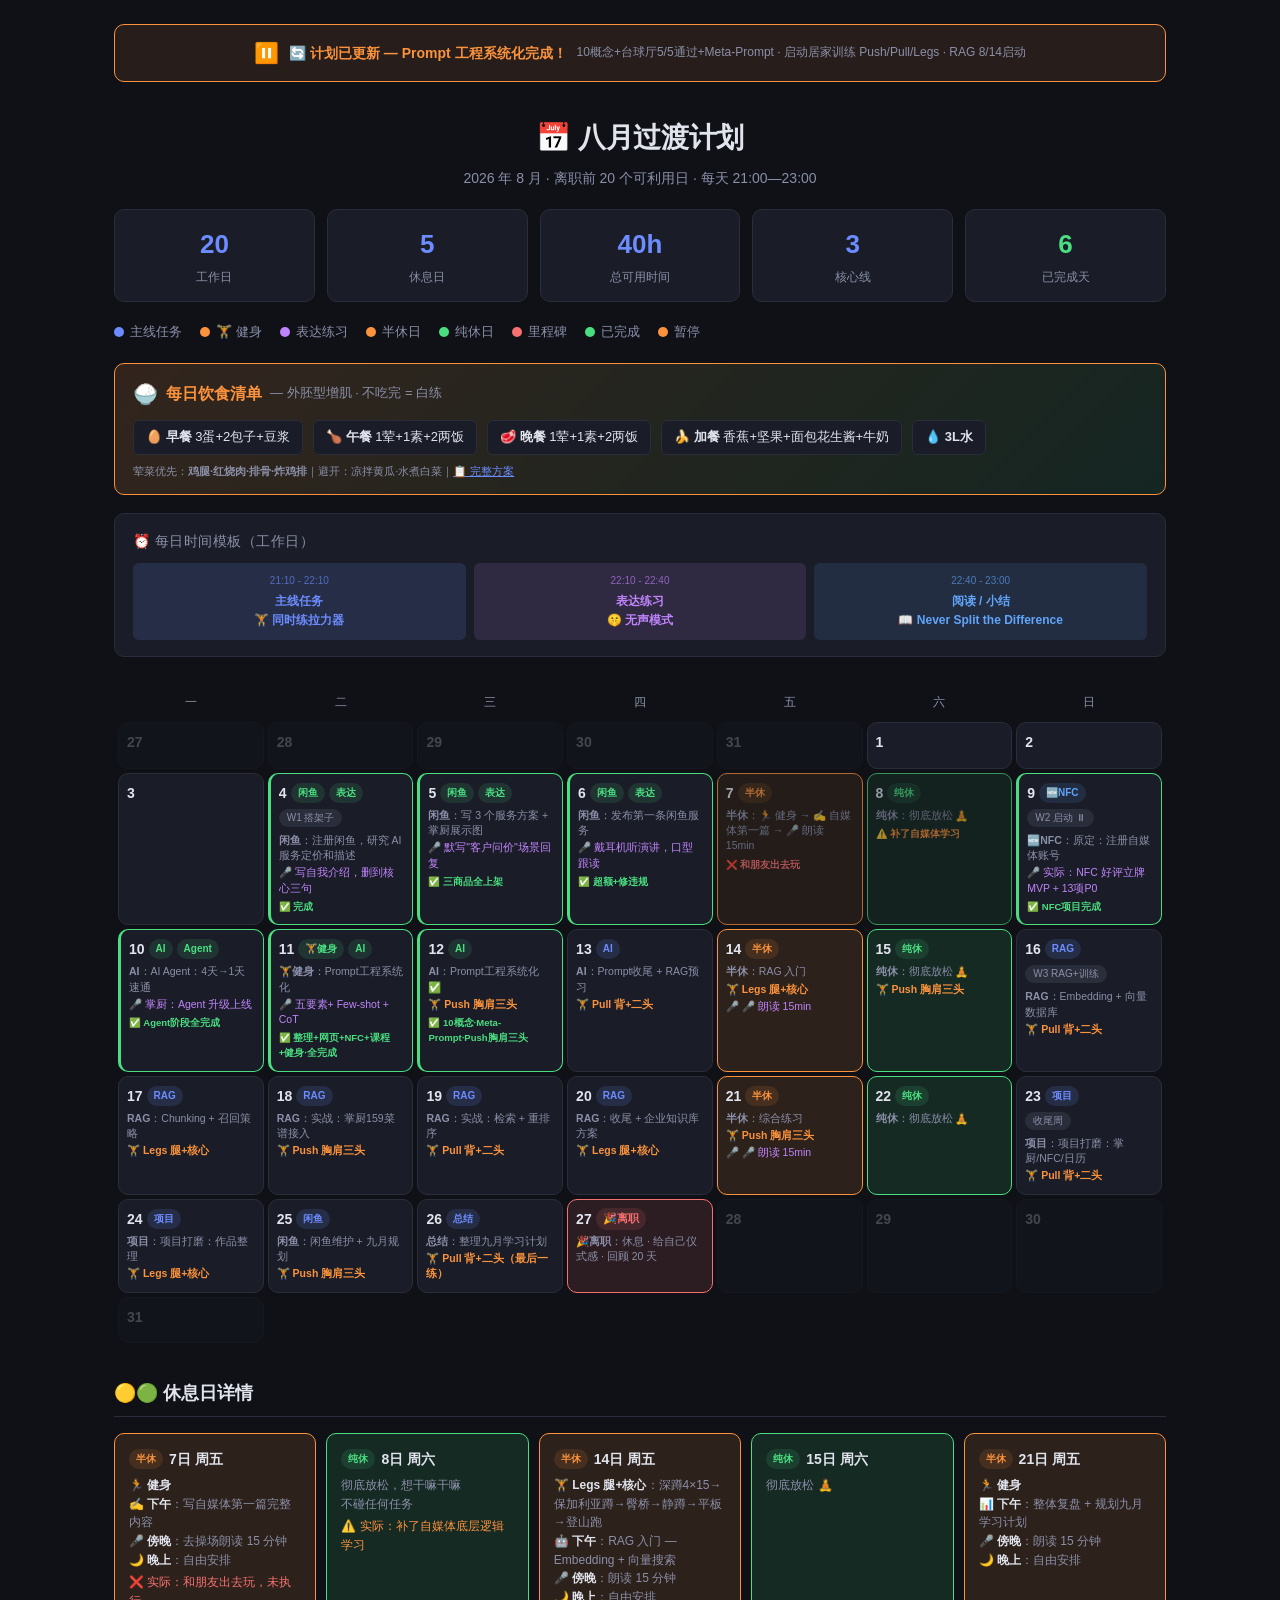
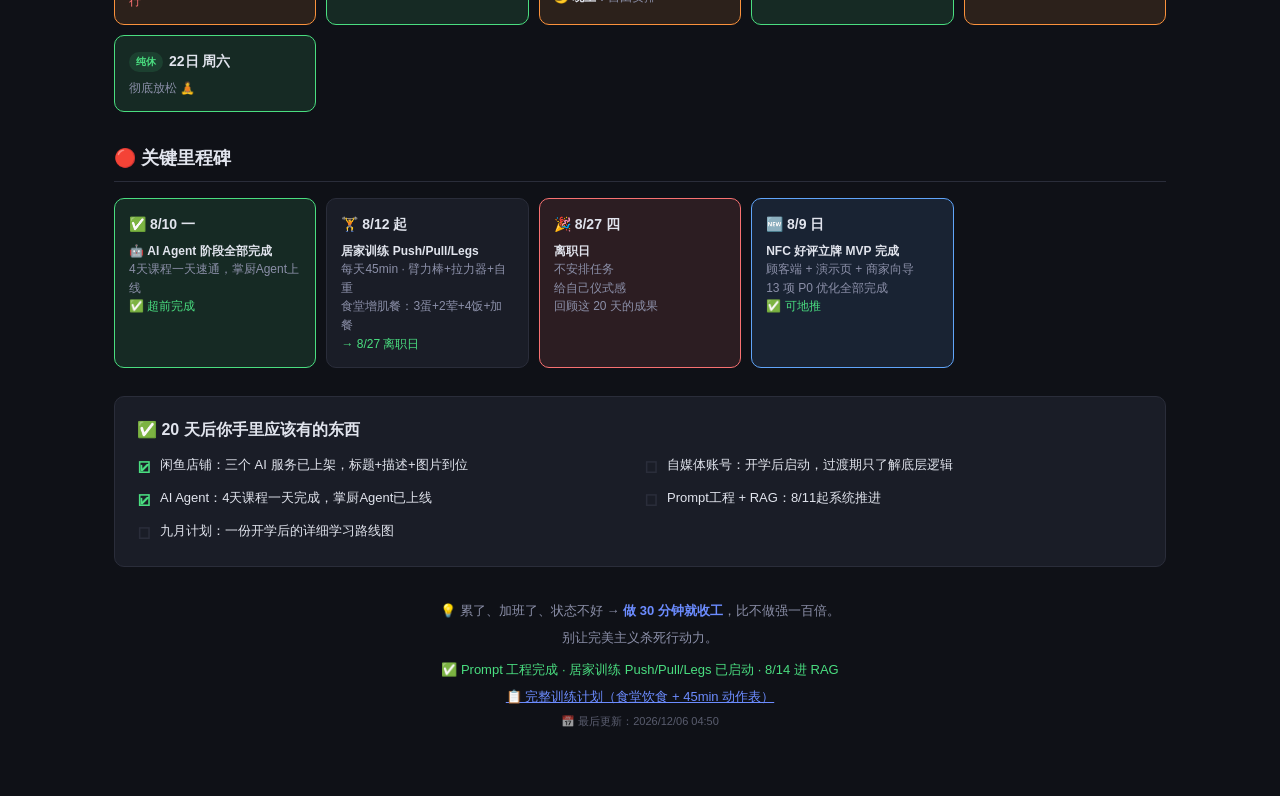
==== commit 965c6e67: "done: 8/12 全达成 — Prompt10概念+台球厅+Meta-Prompt+Push胸肩三头 Co-Authored-By: Claude <noreply@anthropic.com>" ====
--- a/index.html
+++ b/index.html
@@ -317,7 +317,7 @@
     <span style="background:var(--card);border:1px solid var(--border);border-radius:6px;padding:6px 12px;font-size:13px;">💧 <b>3L水</b></span>
   </div>
   <div style="margin-top:8px;font-size:11px;color:var(--text-secondary);">
-    荤菜优先：<b>鸡腿·红烧肉·排骨·炸鸡排</b>｜避开：凉拌黄瓜·水煮白菜｜<a href="../外形管理/04-身材管理/8月居家训练计划.md" style="color:var(--accent);">📋 完整方案</a>
+    荤菜优先：<b>鸡腿·红烧肉·排骨·炸鸡排</b>｜避开：凉拌黄瓜·水煮白菜｜<a href="训练计划.md" style="color:var(--accent);">📋 完整方案</a>
   </div>
 </div>
 
@@ -365,7 +365,7 @@
   <p>💡 累了、加班了、状态不好 → <b>做 30 分钟就收工</b>，比不做强一百倍。</p>
   <p style="margin-top:4px;">别让完美主义杀死行动力。</p>
   <p style="margin-top:8px;color:var(--green);">✅ Prompt 工程完成 · 居家训练 Push/Pull/Legs 已启动 · 8/14 进 RAG</p>
-  <p style="margin-top:4px;"><a href="../外形管理/04-身材管理/8月居家训练计划.md" style="color:var(--accent);">📋 完整训练计划（食堂饮食 + 45min 动作表）</a></p>
+  <p style="margin-top:4px;"><a href="训练计划.md" style="color:var(--accent);">📋 完整训练计划（食堂饮食 + 45min 动作表）</a></p>
   <p class="timestamp" id="timestamp"></p>
 </footer>
 
@@ -405,7 +405,7 @@
     result:'✅ 整理+网页+NFC+课程+健身·全完成', rClass:'s-ok' },
   { date:12, wd:'周三', w:1, s:'done',
     tags:['AI'], main:'Prompt工程系统化 ✅', express:'', workout:'Push 胸肩三头',
-    result:'✅ 10概念全·Meta-Prompt·课程全同步', rClass:'s-ok' },
+    result:'✅ 10概念·Meta-Prompt·Push胸肩三头', rClass:'s-ok' },
   { date:13, wd:'周四', w:1, s:'',
     tags:['AI'], main:'Prompt收尾 + RAG预习', express:'', workout:'Pull 背+二头',
     result:'', rClass:'' },
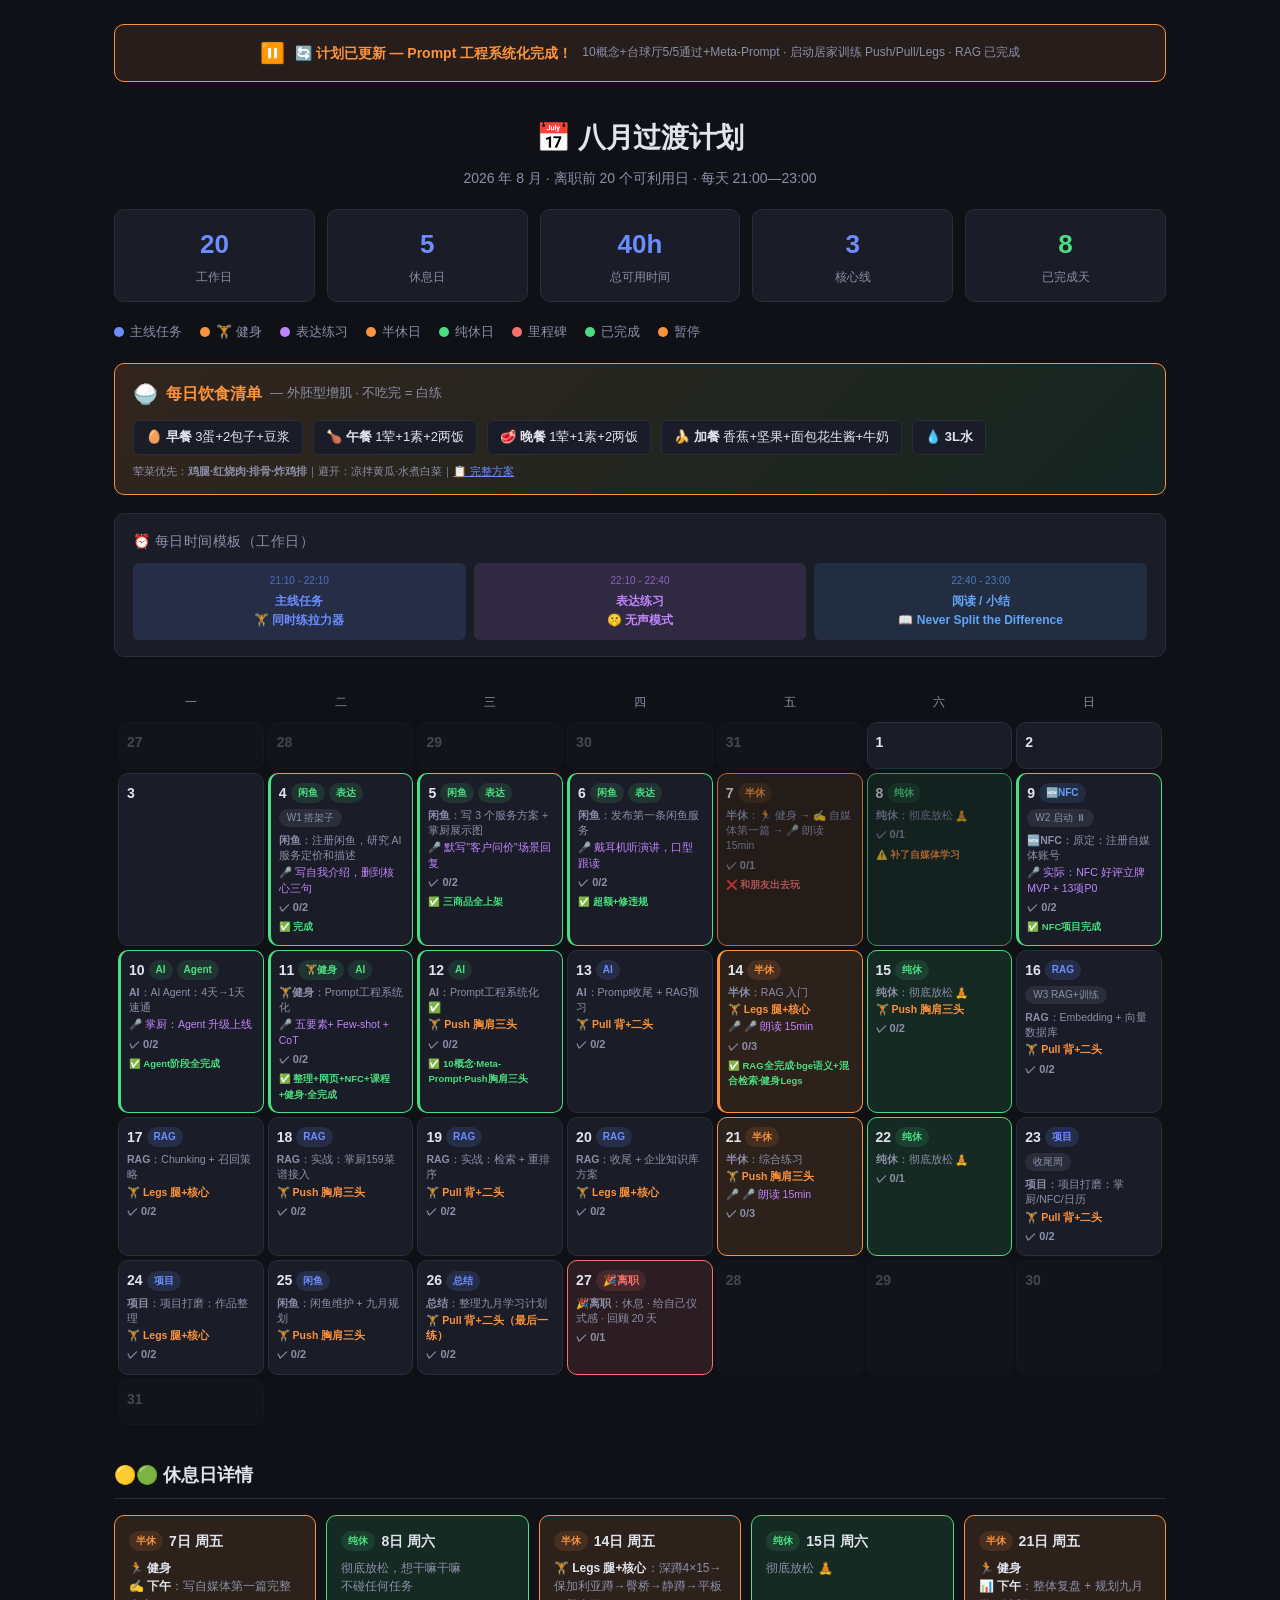
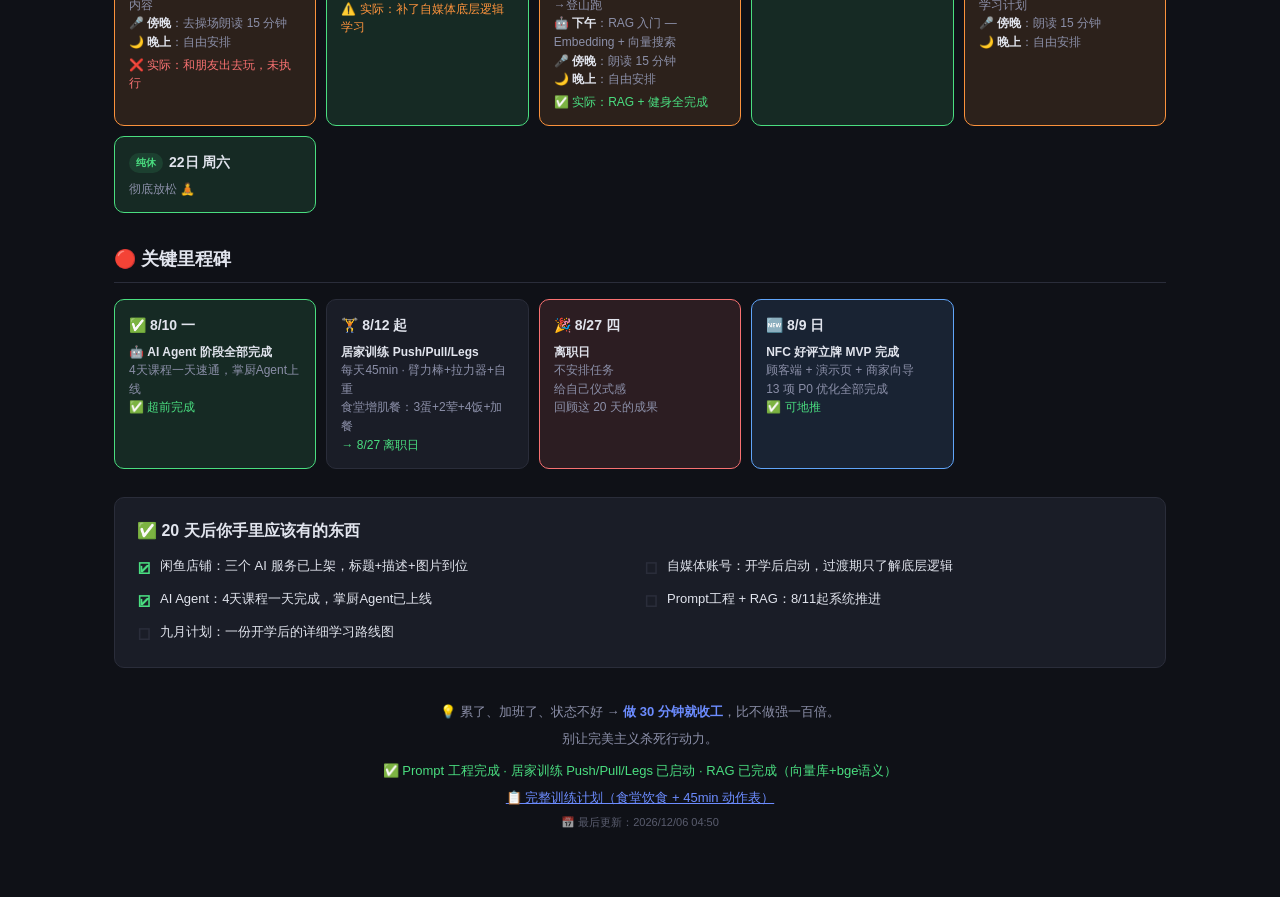
==== commit da53e5e0: "done: 8/14 RAG全完成 — 向量库+bge语义+混合检索 Co-Authored-By: Claude <noreply@anthropic.com>" ====
--- a/index.html
+++ b/index.html
@@ -265,6 +265,57 @@
   .desktop-only { display: none; }
   .mobile-only { display: block; }
 }
+
+/* ═══════════════ DAY DETAIL MODAL ═══════════════ */
+.cal-table td[data-date], .day-card[data-date] { cursor: pointer; }
+.card-progress { font-size: 11px; font-weight: 700; margin-top: 3px; color: var(--text-secondary); }
+
+.modal-overlay {
+  position: fixed; inset: 0; background: rgba(0,0,0,0.6);
+  display: none; align-items: flex-start; justify-content: center;
+  z-index: 100; padding: 16px; overflow-y: auto;
+  backdrop-filter: blur(3px);
+}
+.modal-overlay.open { display: flex; }
+.modal-box {
+  background: var(--card); border: 1px solid var(--border); border-radius: 14px;
+  width: 100%; max-width: 480px; margin: 32px auto; padding: 20px;
+  animation: modalIn 0.2s ease;
+}
+@keyframes modalIn { from { opacity:0; transform: translateY(12px); } to { opacity:1; transform:none; } }
+.modal-head { display: flex; align-items: flex-start; justify-content: space-between; gap: 12px; margin-bottom: 12px; }
+.modal-head .title { font-size: 18px; font-weight: 700; line-height: 1.4; }
+.modal-head .title .tag { margin-right: 4px; }
+.modal-close { background: none; border: none; color: var(--text-secondary); font-size: 22px; cursor: pointer; line-height: 1; padding: 4px; flex-shrink: 0; }
+.modal-close:hover { color: var(--text); }
+
+.progress-bar { height: 6px; background: var(--border); border-radius: 999px; overflow: hidden; margin-bottom: 16px; }
+.progress-fill { height: 100%; background: var(--green); border-radius: 999px; transition: width 0.3s; }
+
+.modal-section { margin-bottom: 16px; }
+.modal-section h4 { font-size: 13px; color: var(--text-secondary); margin-bottom: 8px; font-weight: 600; }
+
+.task-item { display: flex; align-items: flex-start; gap: 10px; padding: 10px 12px; border: 1px solid var(--border); border-radius: 8px; margin-bottom: 6px; cursor: pointer; transition: background 0.15s; }
+.task-item:hover { background: #1f2232; }
+.task-item .checkbox { width: 20px; height: 20px; border: 2px solid var(--border); border-radius: 6px; flex-shrink: 0; display: flex; align-items: center; justify-content: center; font-size: 13px; color: #fff; margin-top: 1px; transition: all 0.15s; }
+.task-item.done .checkbox { background: var(--green); border-color: var(--green); }
+.task-item .task-text { font-size: 14px; flex: 1; line-height: 1.5; }
+.task-item.done .task-text { text-decoration: line-through; color: var(--text-secondary); }
+.task-item .task-del { color: var(--text-secondary); font-size: 14px; cursor: pointer; padding: 0 2px; opacity: 0; transition: opacity 0.15s; flex-shrink: 0; }
+.task-item:hover .task-del { opacity: 1; }
+.task-item .task-del:hover { color: var(--red); }
+
+.empty-hint { color: var(--text-secondary); font-size: 13px; text-align: center; padding: 10px; }
+
+.note-input-row { display: flex; gap: 8px; }
+.note-input { flex: 1; background: #0f1117; border: 1px solid var(--border); border-radius: 8px; padding: 10px 12px; color: var(--text); font-size: 14px; outline: none; }
+.note-input:focus { border-color: var(--accent); }
+.note-add { background: var(--accent); color: #fff; border: none; border-radius: 8px; padding: 0 16px; font-size: 14px; font-weight: 600; cursor: pointer; }
+.note-add:active { opacity: 0.8; }
+
+.sync-row { display: flex; gap: 8px; margin-top: 4px; }
+.sync-btn { flex: 1; background: var(--card); border: 1px solid var(--border); border-radius: 8px; padding: 9px; color: var(--text-secondary); font-size: 12px; cursor: pointer; }
+.sync-btn:hover { border-color: var(--accent); color: var(--text); }
 </style>
 </head>
 <body>
@@ -273,7 +324,7 @@
 <div class="pause-banner">
   <span class="icon">⏸️</span>
   <span class="msg">🔄 计划已更新 — Prompt 工程系统化完成！</span>
-  <span class="sub">10概念+台球厅5/5通过+Meta-Prompt · 启动居家训练 Push/Pull/Legs · RAG 8/14启动</span>
+  <span class="sub">10概念+台球厅5/5通过+Meta-Prompt · 启动居家训练 Push/Pull/Legs · RAG 已完成</span>
 </div>
 
 <header>
@@ -287,7 +338,7 @@
   <div class="stat-card"><div class="num">5</div><div class="label">休息日</div></div>
   <div class="stat-card"><div class="num">40h</div><div class="label">总可用时间</div></div>
   <div class="stat-card"><div class="num">3</div><div class="label">核心线</div></div>
-  <div class="stat-card"><div class="num green">6</div><div class="label">已完成天</div></div>
+  <div class="stat-card"><div class="num green">8</div><div class="label">已完成天</div></div>
 </div>
 
 <!-- LEGEND -->
@@ -364,10 +415,41 @@
 <footer>
   <p>💡 累了、加班了、状态不好 → <b>做 30 分钟就收工</b>，比不做强一百倍。</p>
   <p style="margin-top:4px;">别让完美主义杀死行动力。</p>
-  <p style="margin-top:8px;color:var(--green);">✅ Prompt 工程完成 · 居家训练 Push/Pull/Legs 已启动 · 8/14 进 RAG</p>
+  <p style="margin-top:8px;color:var(--green);">✅ Prompt 工程完成 · 居家训练 Push/Pull/Legs 已启动 · RAG 已完成（向量库+bge语义）</p>
   <p style="margin-top:4px;"><a href="训练计划.md" style="color:var(--accent);">📋 完整训练计划（食堂饮食 + 45min 动作表）</a></p>
   <p class="timestamp" id="timestamp"></p>
 </footer>
+
+<!-- ═══════════════ DAY DETAIL MODAL ═══════════════ -->
+<div class="modal-overlay" id="detail-modal">
+  <div class="modal-box">
+    <div class="modal-head">
+      <div class="title" id="modal-title"></div>
+      <button class="modal-close" onclick="closeDetail()">✕</button>
+    </div>
+    <div class="progress-bar"><div class="progress-fill" id="modal-progress"></div></div>
+
+    <div class="modal-section">
+      <h4>📋 今日任务</h4>
+      <div id="modal-tasks"></div>
+    </div>
+
+    <div class="modal-section">
+      <h4>📝 我的记录</h4>
+      <div id="modal-notes"></div>
+      <div class="note-input-row">
+        <input class="note-input" id="note-input" placeholder="记一条…回车或点添加" onkeydown="if(event.key==='Enter')addNote()">
+        <button class="note-add" onclick="addNote()">添加</button>
+      </div>
+    </div>
+
+    <div class="sync-row">
+      <button class="sync-btn" onclick="exportData()">⬇️ 导出记录</button>
+      <button class="sync-btn" onclick="document.getElementById('import-file').click()">⬆️ 导入记录</button>
+      <input type="file" id="import-file" accept=".json" style="display:none" onchange="importData(event)">
+    </div>
+  </div>
+</div>
 
 <!-- ═══════════════════════════════════════════════
      DATA — 改计划只改这里
@@ -409,9 +491,9 @@
   { date:13, wd:'周四', w:1, s:'',
     tags:['AI'], main:'Prompt收尾 + RAG预习', express:'', workout:'Pull 背+二头',
     result:'', rClass:'' },
-  { date:14, wd:'周五', w:1, s:'', type:'half-rest', tags:['半休'],
+  { date:14, wd:'周五', w:1, s:'done', type:'half-rest', tags:['半休'],
     main:'RAG 入门', express:'🎤 朗读 15min', workout:'Legs 腿+核心',
-    result:'', rClass:'' },
+    result:'✅ RAG全完成·bge语义+混合检索·健身Legs', rClass:'s-ok' },
   { date:15, wd:'周六', w:1, s:'', type:'full-rest', tags:['纯休'],
     main:'彻底放松 🧘', express:'', workout:'Push 胸肩三头',
     result:'', rClass:'' },
@@ -467,7 +549,7 @@
   ], outcome:'⚠️ 实际：补了自媒体底层逻辑学习', oc:'var(--orange)' },
   { date:14, wd:'周五', type:'half', emoji:'🟡', results:[
     '🏋️ <b>Legs 腿+核心</b>：深蹲4×15→保加利亚蹲→臀桥→静蹲→平板→登山跑','🤖 <b>下午</b>：RAG 入门 — Embedding + 向量搜索','🎤 <b>傍晚</b>：朗读 15 分钟','🌙 <b>晚上</b>：自由安排'
-  ], outcome:'', oc:'' },
+  ], outcome:'✅ 实际：RAG + 健身全完成', oc:'var(--green)' },
   { date:15, wd:'周六', type:'full', emoji:'🟢', results:[
     '彻底放松 🧘'
   ], outcome:'', oc:'' },
@@ -579,10 +661,11 @@
       let status = '';
       if (d.result) status += `<div class="status-line ${d.rClass}">${d.result}</div>`;
 
-      return `<td class="${cellClass.trim()}">
+      return `<td class="${cellClass.trim()}" data-date="${date}" onclick="openDetail(${date})">
         <div class="date-num">${date} ${tagsHtml}</div>
         ${weekTag}
         ${events}
+        <div class="card-progress" data-progress="${date}"></div>
         ${status}
       </td>`;
     }).join('');
@@ -655,11 +738,12 @@
       }
 
       html += `
-      <div class="day-card ${cardClass.trim()}">
+      <div class="day-card ${cardClass.trim()}" data-date="${d.date}" onclick="openDetail(${d.date})">
         <div class="day-left"><div class="day-num">${d.date}</div><div class="day-weekday">${d.wd}</div></div>
         <div class="day-middle">
           <div class="day-tags">${tagsHtml}</div>
           <div class="day-lines">${lines.join('<span class="sep">|</span>')}</div>
+          <div class="card-progress" data-progress="${d.date}"></div>
           ${statusHtml}
         </div>
       </div>`;
@@ -712,12 +796,184 @@
   el.textContent = '📅 最后更新：' + s;
 }
 
+// ═══════════════ DAY DETAIL: 数据层 ═══════════════
+const STORE_KEY = 'august-plan-v1';
+let currentDate = null;
+
+function loadStore() {
+  try { return JSON.parse(localStorage.getItem(STORE_KEY)) || {}; }
+  catch(e) { return {}; }
+}
+function saveStore(s) { localStorage.setItem(STORE_KEY, JSON.stringify(s)); }
+
+// 从计划里生成某天的默认任务（文本来自 DAYS，不存 localStorage，改计划不会丢勾选）
+function getDayTasks(d) {
+  const tasks = [];
+  if (d.main) tasks.push({ id: 'main', text: d.main });
+  if (d.workout) tasks.push({ id: 'workout', text: d.workout });
+  if (d.express) tasks.push({ id: 'express', text: d.express });
+  return tasks;
+}
+
+// 合并：默认任务 + localStorage 勾选状态 + 用户新增记录
+function getDayData(date) {
+  const d = DAYS.find(x => x.date === date) || {};
+  const day = loadStore()[date] || { done: {}, notes: [] };
+  const tasks = getDayTasks(d).map(t => ({ ...t, done: !!day.done[t.id] }));
+  const notes = day.notes || [];
+  return { d, tasks, notes };
+}
+
+function calcProgress(date) {
+  const { tasks, notes } = getDayData(date);
+  const all = [...tasks, ...notes];
+  return { done: all.filter(t => t.done).length, total: all.length };
+}
+
+function updateCardProgress(date) {
+  const { done, total } = calcProgress(date);
+  const txt = total > 0 ? `✓ ${done}/${total}` : '';
+  document.querySelectorAll(`[data-progress="${date}"]`).forEach(el => {
+    el.textContent = txt;
+    el.style.color = total > 0 && done === total ? 'var(--green)' : (done > 0 ? 'var(--orange)' : 'var(--text-secondary)');
+  });
+}
+
+// ═══════════════ DAY DETAIL: 渲染 ═══════════════
+function renderDetailTasks(tasks) {
+  const el = document.getElementById('modal-tasks');
+  if (!tasks.length) { el.innerHTML = '<div class="empty-hint">这天没有安排任务</div>'; return; }
+  el.innerHTML = tasks.map(t => `
+    <div class="task-item ${t.done ? 'done' : ''}" onclick="toggleTask(${currentDate}, '${t.id}')">
+      <div class="checkbox">${t.done ? '✓' : ''}</div>
+      <div class="task-text">${t.text}</div>
+    </div>`).join('');
+}
+
+function renderDetailNotes(notes) {
+  const el = document.getElementById('modal-notes');
+  if (!notes.length) { el.innerHTML = '<div class="empty-hint">还没有记录，下面加一条</div>'; return; }
+  el.innerHTML = notes.map(n => `
+    <div class="task-item ${n.done ? 'done' : ''}">
+      <div class="checkbox" onclick="toggleNote(${currentDate}, '${n.id}')">${n.done ? '✓' : ''}</div>
+      <div class="task-text" onclick="toggleNote(${currentDate}, '${n.id}')">${n.text}</div>
+      <div class="task-del" onclick="deleteNote(${currentDate}, '${n.id}')" title="删除">🗑</div>
+    </div>`).join('');
+}
+
+function updateModalProgress() {
+  const { done, total } = calcProgress(currentDate);
+  document.getElementById('modal-progress').style.width = (total > 0 ? Math.round(done / total * 100) : 0) + '%';
+}
+
+// ═══════════════ DAY DETAIL: 交互 ═══════════════
+function openDetail(date) {
+  currentDate = date;
+  const { d, tasks, notes } = getDayData(date);
+  const tagHtml = d.tags ? d.tags.map(t => `<span class="tag tag-main">${t}</span>`).join(' ') : '';
+  document.getElementById('modal-title').innerHTML = `${d.wd || ''} ${date}日 ${tagHtml}`;
+  renderDetailTasks(tasks);
+  renderDetailNotes(notes);
+  updateModalProgress();
+  document.getElementById('detail-modal').classList.add('open');
+  document.body.style.overflow = 'hidden';
+}
+
+function closeDetail() {
+  document.getElementById('detail-modal').classList.remove('open');
+  document.body.style.overflow = '';
+  currentDate = null;
+}
+
+function toggleTask(date, id) {
+  const store = loadStore();
+  if (!store[date]) store[date] = { done: {}, notes: [] };
+  store[date].done[id] = !store[date].done[id];
+  saveStore(store);
+  renderDetailTasks(getDayData(date).tasks);
+  updateModalProgress();
+  updateCardProgress(date);
+}
+
+function addNote() {
+  const input = document.getElementById('note-input');
+  const text = input.value.trim();
+  if (!text || currentDate === null) return;
+  const store = loadStore();
+  if (!store[currentDate]) store[currentDate] = { done: {}, notes: [] };
+  store[currentDate].notes.push({ id: 'n' + Date.now(), text, done: false });
+  saveStore(store);
+  input.value = '';
+  renderDetailNotes(store[currentDate].notes);
+  updateModalProgress();
+  updateCardProgress(currentDate);
+}
+
+function toggleNote(date, noteId) {
+  const store = loadStore();
+  const day = store[date];
+  if (!day) return;
+  const n = day.notes.find(x => x.id === noteId);
+  if (n) n.done = !n.done;
+  saveStore(store);
+  renderDetailNotes(day.notes);
+  updateModalProgress();
+  updateCardProgress(date);
+}
+
+function deleteNote(date, noteId) {
+  const store = loadStore();
+  const day = store[date];
+  if (!day) return;
+  day.notes = day.notes.filter(x => x.id !== noteId);
+  saveStore(store);
+  renderDetailNotes(day.notes);
+  updateModalProgress();
+  updateCardProgress(date);
+}
+
+// ═══════════════ 导出 / 导入 ═══════════════
+function exportData() {
+  const blob = new Blob([JSON.stringify(loadStore(), null, 2)], { type: 'application/json' });
+  const a = document.createElement('a');
+  a.href = URL.createObjectURL(blob);
+  a.download = '八月计划记录-' + new Date().toISOString().slice(0, 10) + '.json';
+  a.click();
+  URL.revokeObjectURL(a.href);
+}
+
+function importData(event) {
+  const file = event.target.files[0];
+  if (!file) return;
+  const reader = new FileReader();
+  reader.onload = () => {
+    try {
+      const data = JSON.parse(reader.result);
+      if (!data || typeof data !== 'object' || Array.isArray(data)) throw 0;
+      saveStore(data);
+      alert('✅ 导入成功');
+      if (currentDate !== null) openDetail(currentDate);
+      DAYS.forEach(d => updateCardProgress(d.date));
+    } catch(e) {
+      alert('❌ 文件格式不对，请选择导出的 JSON 文件');
+    }
+  };
+  reader.readAsText(file);
+  event.target.value = '';
+}
+
+// 点击遮罩关闭
+document.getElementById('detail-modal').addEventListener('click', function(e) {
+  if (e.target === this) closeDetail();
+});
+
 // ═══════════════ INIT ═══════════════
 renderDesktop();
 renderMobile();
 renderRestCards();
 renderMilestoneCards();
 setTimestamp();
+DAYS.forEach(d => updateCardProgress(d.date));
 </script>
 
 </body>
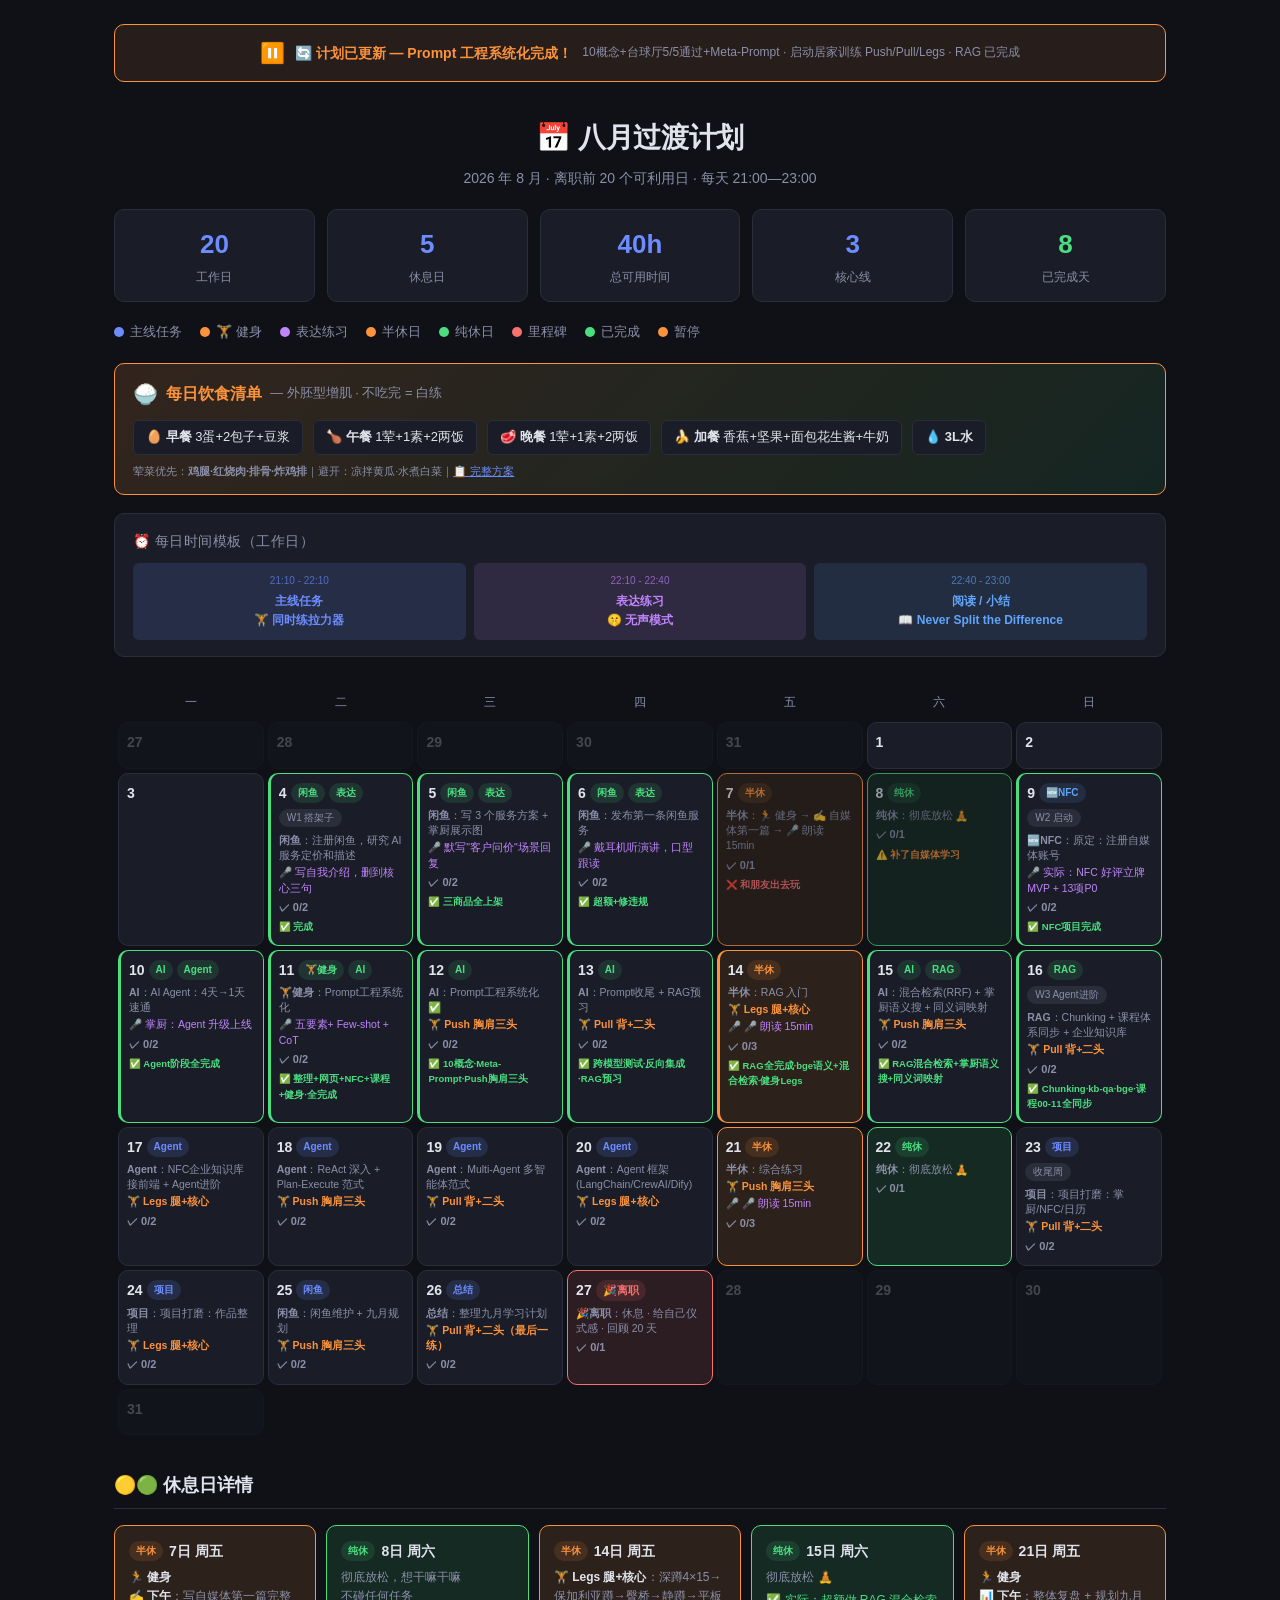
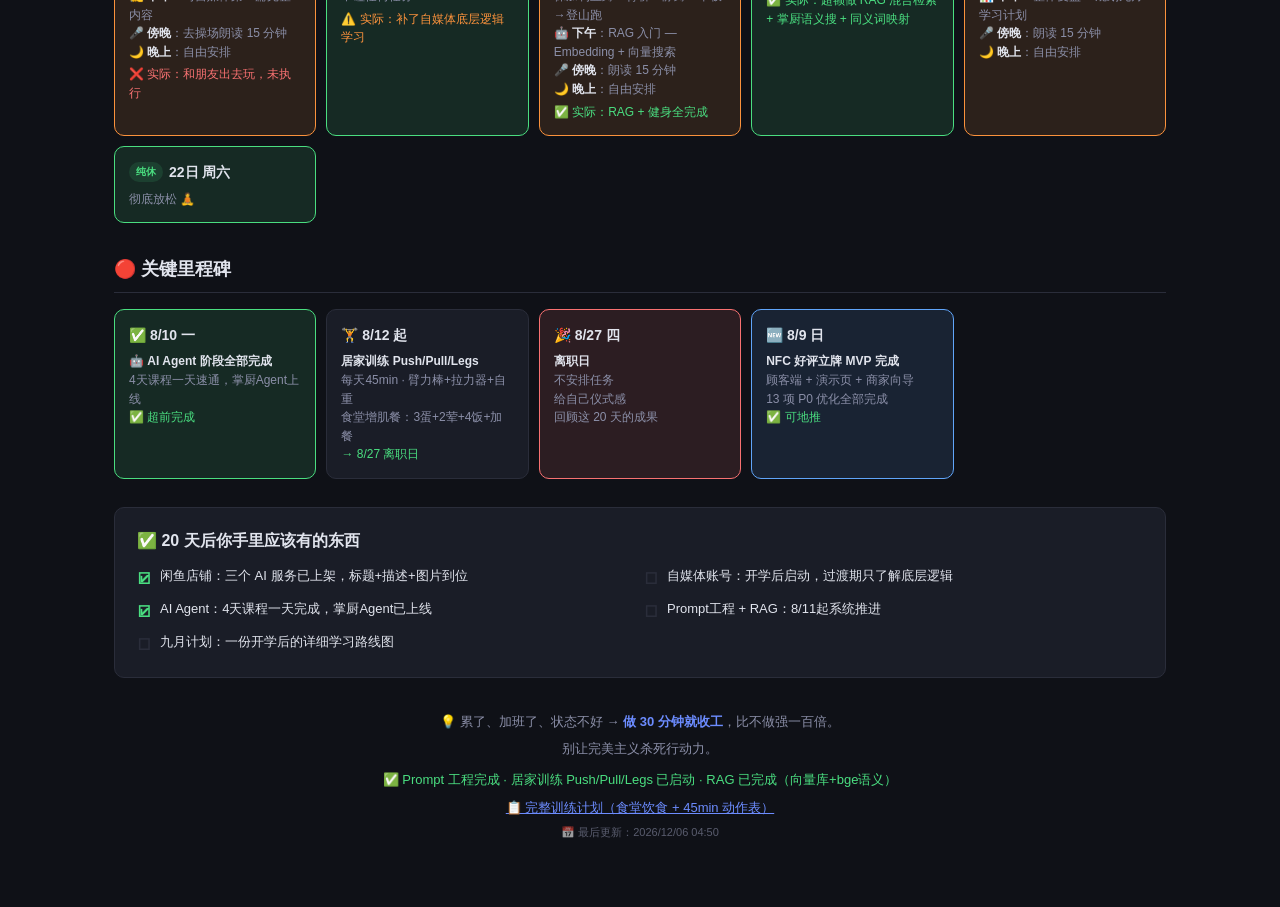
==== commit 29255192: "更新日历到真实进度 + 清理重复HTML - DAYS 数组：8/13 标完成，8/16 改成实际（Chunking+课程体系+企业知识库） - 8/17-20 重排为 Agent 进阶（ReAct/" ====
--- a/index.html
+++ b/index.html
@@ -455,7 +455,7 @@
      DATA — 改计划只改这里
      ═══════════════════════════════════════════════ -->
 <script>
-const WEEKS = ['W1 搭架子', 'W2 启动 ⏸', 'W3 RAG+训练', '收尾周'];
+const WEEKS = ['W1 搭架子', 'W2 启动', 'W3 Agent进阶', '收尾周'];
 
 const DAYS = [
   // Week 1: 搭架子 ✅
@@ -488,31 +488,31 @@
   { date:12, wd:'周三', w:1, s:'done',
     tags:['AI'], main:'Prompt工程系统化 ✅', express:'', workout:'Push 胸肩三头',
     result:'✅ 10概念·Meta-Prompt·Push胸肩三头', rClass:'s-ok' },
-  { date:13, wd:'周四', w:1, s:'',
+  { date:13, wd:'周四', w:1, s:'done',
     tags:['AI'], main:'Prompt收尾 + RAG预习', express:'', workout:'Pull 背+二头',
-    result:'', rClass:'' },
+    result:'✅ 跨模型测试·反向集成·RAG预习', rClass:'s-ok' },
   { date:14, wd:'周五', w:1, s:'done', type:'half-rest', tags:['半休'],
     main:'RAG 入门', express:'🎤 朗读 15min', workout:'Legs 腿+核心',
     result:'✅ RAG全完成·bge语义+混合检索·健身Legs', rClass:'s-ok' },
-  { date:15, wd:'周六', w:1, s:'', type:'full-rest', tags:['纯休'],
-    main:'彻底放松 🧘', express:'', workout:'Push 胸肩三头',
-    result:'', rClass:'' },
+  { date:15, wd:'周六', w:1, s:'done', tags:['AI','RAG'],
+    main:'混合检索(RRF) + 掌厨语义搜 + 同义词映射', express:'', workout:'Push 胸肩三头',
+    result:'✅ RAG混合检索+掌厨语义搜+同义词映射', rClass:'s-ok' },
 
   // Week 3: RAG+训练
-  { date:16, wd:'周日', w:2, s:'',
-    tags:['RAG'], main:'Embedding + 向量数据库', express:'', workout:'Pull 背+二头',
-    result:'', rClass:'' },
+  { date:16, wd:'周日', w:2, s:'done',
+    tags:['RAG'], main:'Chunking + 课程体系同步 + 企业知识库', express:'', workout:'Pull 背+二头',
+    result:'✅ Chunking·kb-qa·bge·课程00-11全同步', rClass:'s-ok' },
   { date:17, wd:'周一', w:2, s:'',
-    tags:['RAG'], main:'Chunking + 召回策略', express:'', workout:'Legs 腿+核心',
+    tags:['Agent'], main:'NFC企业知识库接前端 + Agent进阶', express:'', workout:'Legs 腿+核心',
     result:'', rClass:'' },
   { date:18, wd:'周二', w:2, s:'',
-    tags:['RAG'], main:'实战：掌厨159菜谱接入', express:'', workout:'Push 胸肩三头',
+    tags:['Agent'], main:'ReAct 深入 + Plan-Execute 范式', express:'', workout:'Push 胸肩三头',
     result:'', rClass:'' },
   { date:19, wd:'周三', w:2, s:'',
-    tags:['RAG'], main:'实战：检索 + 重排序', express:'', workout:'Pull 背+二头',
+    tags:['Agent'], main:'Multi-Agent 多智能体范式', express:'', workout:'Pull 背+二头',
     result:'', rClass:'' },
   { date:20, wd:'周四', w:2, s:'',
-    tags:['RAG'], main:'收尾 + 企业知识库方案', express:'', workout:'Legs 腿+核心',
+    tags:['Agent'], main:'Agent 框架(LangChain/CrewAI/Dify)', express:'', workout:'Legs 腿+核心',
     result:'', rClass:'' },
   { date:21, wd:'周五', w:2, s:'', type:'half-rest', tags:['半休'],
     main:'综合练习', express:'🎤 朗读 15min', workout:'Push 胸肩三头',
@@ -552,7 +552,7 @@
   ], outcome:'✅ 实际：RAG + 健身全完成', oc:'var(--green)' },
   { date:15, wd:'周六', type:'full', emoji:'🟢', results:[
     '彻底放松 🧘'
-  ], outcome:'', oc:'' },
+  ], outcome:'✅ 实际：超额做 RAG 混合检索 + 掌厨语义搜 + 同义词映射', oc:'var(--green)' },
   { date:21, wd:'周五', type:'half', emoji:'🟡', results:[
     '🏃 <b>健身</b>','📊 <b>下午</b>：整体复盘 + 规划九月学习计划','🎤 <b>傍晚</b>：朗读 15 分钟','🌙 <b>晚上</b>：自由安排'
   ], outcome:'', oc:'' },
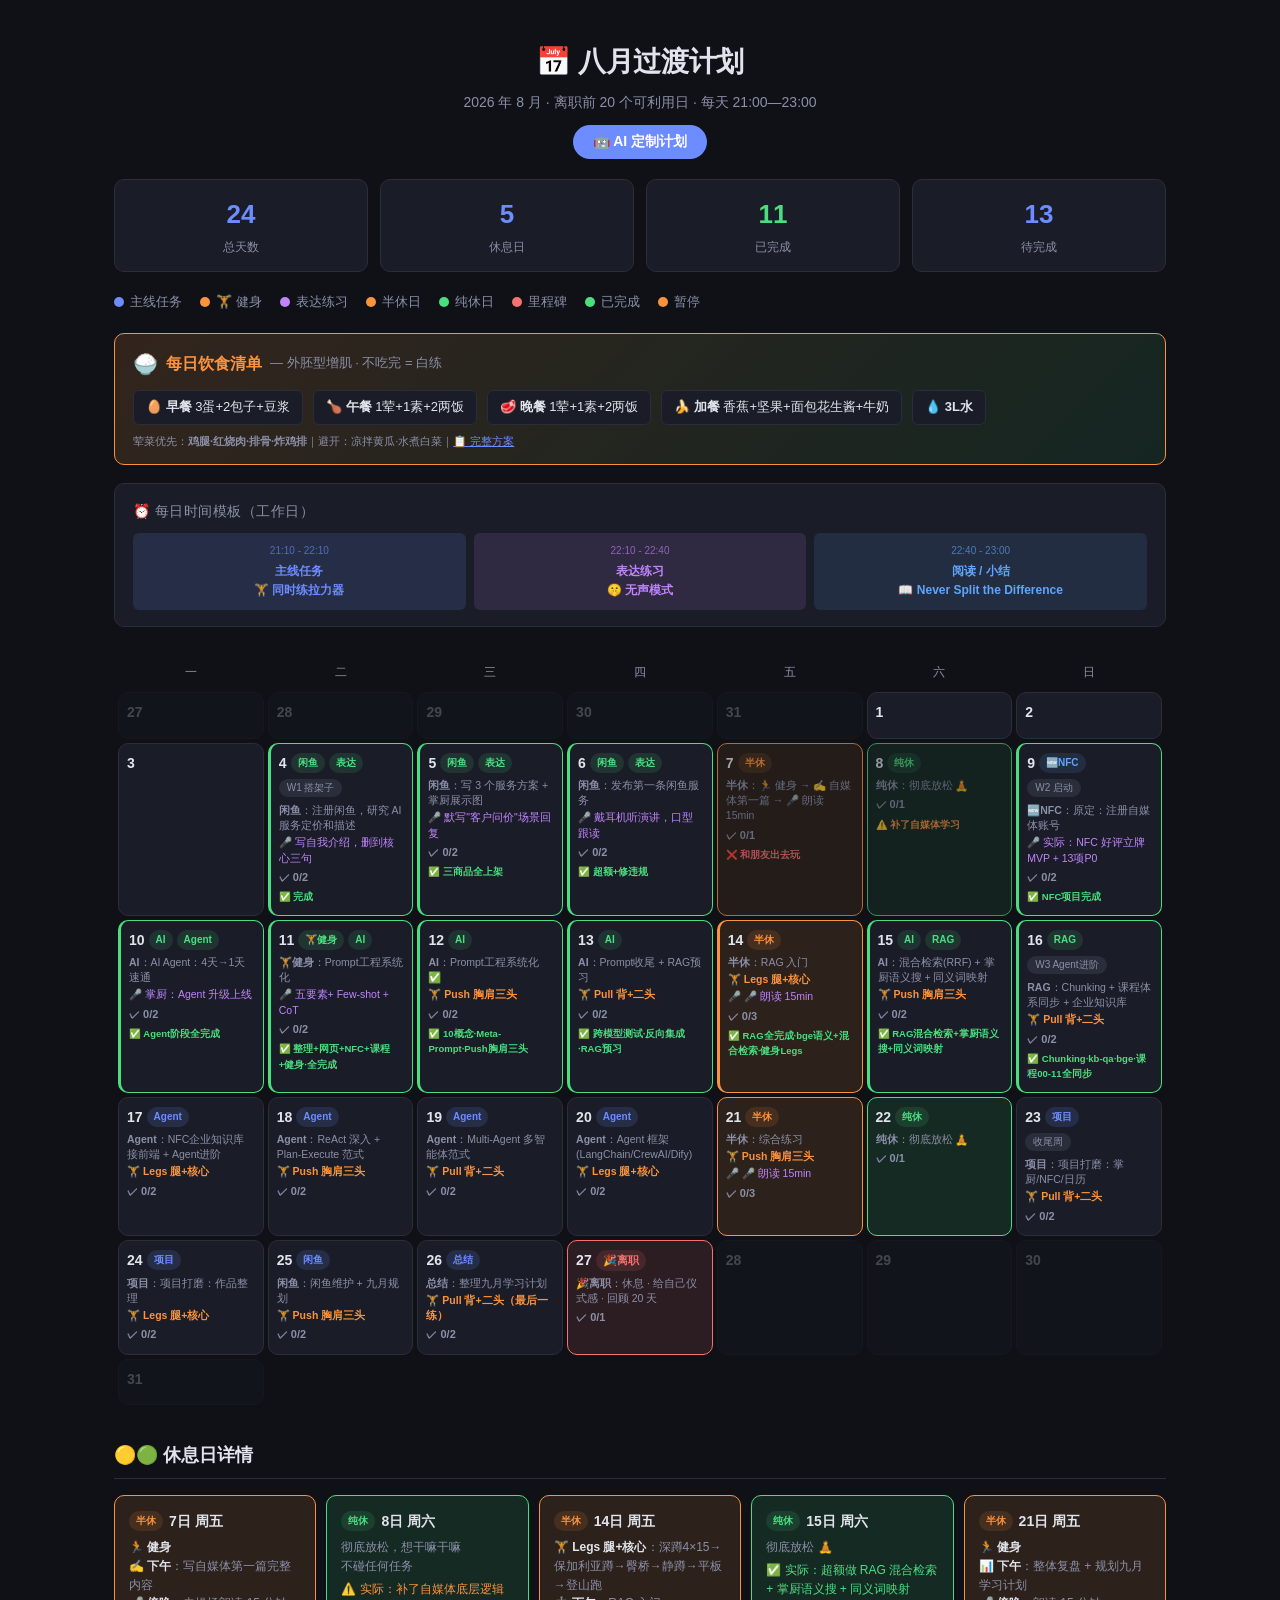
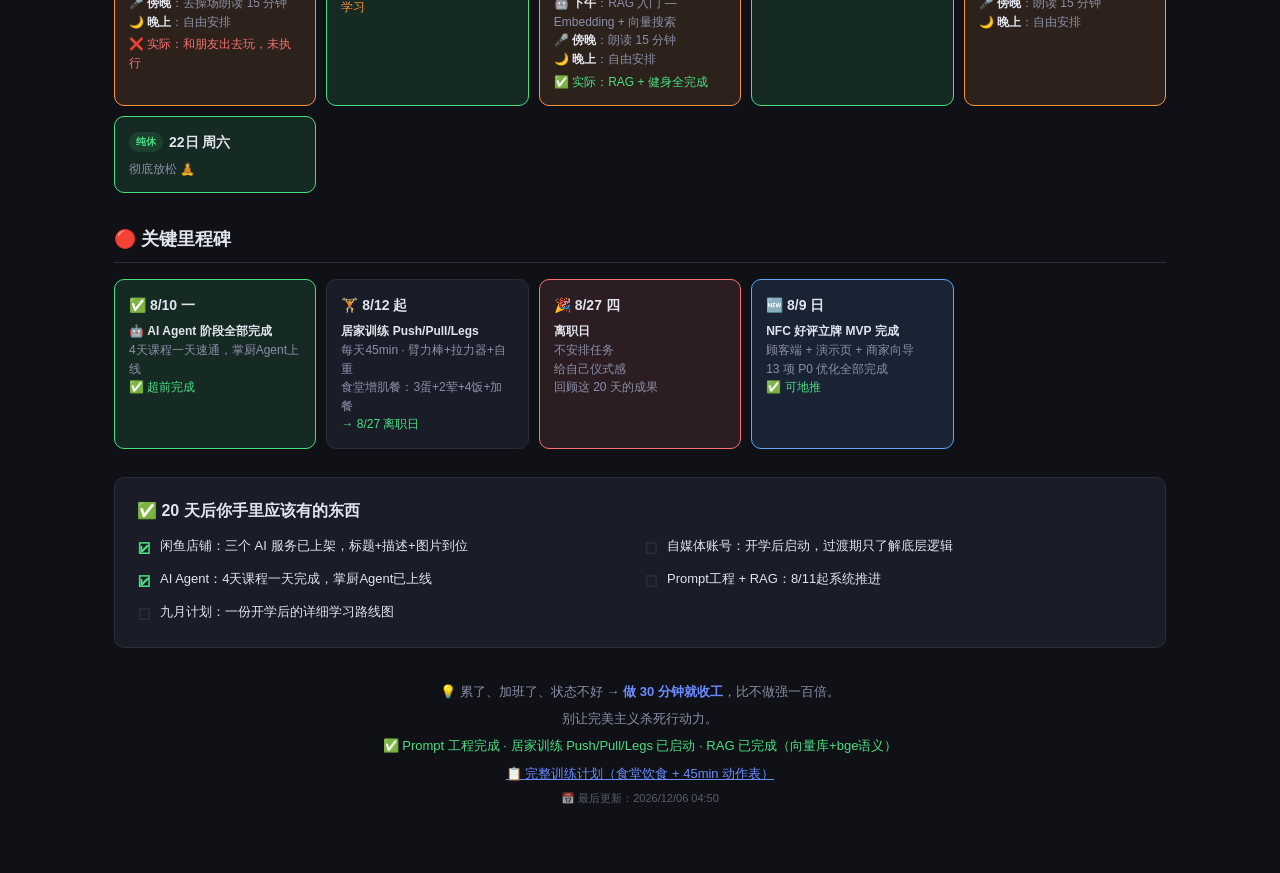
==== commit f46b7b31: "feat: 八月计划 v1 参数驱动 + 模块化 + AI 定制 + 可视化编辑 + 后台 - 数据源解耦(?plan=xxx.json) + slots 时段模型 + 可视化编辑(时段/标签/笔记)" ====
--- a/index.html
+++ b/index.html
@@ -8,337 +8,26 @@
 <meta name="apple-mobile-web-app-title" content="八月计划">
 <meta name="theme-color" content="#0f1117">
 <title>八月过渡计划 · 2026</title>
-<style>
-*, *::before, *::after { box-sizing: border-box; margin: 0; padding: 0; }
-
-/* ═══════════════ SHARED VARIABLES ═══════════════ */
-:root {
-  --bg: #0f1117;
-  --card: #1a1d27;
-  --border: #2a2d3a;
-  --text: #e1e4ed;
-  --text-secondary: #8b8fa8;
-  --accent: #6c8cff;
-  --accent-glow: rgba(108, 140, 255, 0.15);
-  --green: #4ade80;
-  --green-bg: rgba(74, 222, 128, 0.12);
-  --orange: #fb923c;
-  --orange-bg: rgba(251, 146, 60, 0.12);
-  --purple: #c084fc;
-  --purple-bg: rgba(192, 132, 252, 0.12);
-  --red: #f87171;
-  --red-bg: rgba(248, 113, 113, 0.12);
-  --blue: #60a5fa;
-  --blue-bg: rgba(96, 165, 250, 0.12);
-  --radius: 10px;
-  --radius-sm: 6px;
-}
-
-body {
-  background: var(--bg);
-  color: var(--text);
-  font-family: -apple-system, BlinkMacSystemFont, "Segoe UI", "PingFang SC", "Microsoft YaHei", sans-serif;
-  line-height: 1.6;
-  max-width: 1100px;
-  margin: 0 auto;
-  -webkit-tap-highlight-color: transparent;
-}
-
-/* ═══════════════ PAUSE BANNER ═══════════════ */
-.pause-banner {
-  background: rgba(251, 146, 60, 0.1);
-  border: 1px solid var(--orange);
-  border-radius: var(--radius);
-  padding: 12px 18px;
-  margin-bottom: 18px;
-  text-align: center;
-  display: flex;
-  align-items: center;
-  justify-content: center;
-  gap: 10px;
-  flex-wrap: wrap;
-}
-.pause-banner .icon { font-size: 20px; }
-.pause-banner .msg { font-size: 14px; font-weight: 700; color: var(--orange); }
-.pause-banner .sub { font-size: 12px; color: var(--text-secondary); }
-
-/* ═══════════════ HEADER ═══════════════ */
-header { text-align: center; padding: 16px 0 20px; }
-header h1 { font-size: 28px; font-weight: 700; letter-spacing: -0.3px; margin-bottom: 6px; }
-header .subtitle { color: var(--text-secondary); font-size: 14px; }
-
-/* ═══════════════ STATS ═══════════════ */
-.stats-row { display: flex; gap: 12px; margin-bottom: 20px; flex-wrap: wrap; }
-.stat-card { flex: 1; min-width: 90px; background: var(--card); border: 1px solid var(--border); border-radius: var(--radius); padding: 14px 16px; text-align: center; }
-.stat-card .num { font-size: 26px; font-weight: 700; color: var(--accent); }
-.stat-card .num.green { color: var(--green); }
-.stat-card .label { font-size: 12px; color: var(--text-secondary); margin-top: 2px; }
-
-/* ═══════════════ LEGEND ═══════════════ */
-.legend { display: flex; gap: 18px; margin-bottom: 20px; flex-wrap: wrap; font-size: 13px; color: var(--text-secondary); }
-.legend span { display: flex; align-items: center; gap: 6px; }
-.dot { width: 10px; height: 10px; border-radius: 50%; display: inline-block; }
-.dot.main      { background: var(--accent); }
-.dot.workout   { background: var(--orange); }
-.dot.express   { background: var(--purple); }
-.dot.half-rest { background: var(--orange); }
-.dot.full-rest { background: var(--green); }
-.dot.milestone { background: var(--red); }
-.dot.done      { background: var(--green); }
-.dot.paused    { background: var(--orange); }
-
-/* ═══════════════ DAILY STRIP ═══════════════ */
-.daily-strip { background: var(--card); border: 1px solid var(--border); border-radius: var(--radius); padding: 16px 18px; margin-bottom: 24px; }
-.daily-strip h3 { font-size: 14px; color: var(--text-secondary); margin-bottom: 10px; font-weight: 500; text-transform: uppercase; letter-spacing: 0.5px; }
-.strip-blocks { display: flex; gap: 8px; flex-wrap: wrap; }
-.strip-block { flex: 1; min-width: 80px; border-radius: var(--radius-sm); padding: 10px 12px; text-align: center; font-size: 12px; font-weight: 600; }
-.strip-block .time { font-size: 10px; opacity: 0.65; margin-bottom: 3px; font-weight: 400; }
-.strip-main    { background: var(--accent-glow); color: var(--accent); }
-.strip-express { background: var(--purple-bg); color: var(--purple); }
-.strip-read    { background: var(--blue-bg); color: var(--blue); }
-
-/* ═══════════════ SECTION TITLE ═══════════════ */
-.section-title { font-size: 18px; font-weight: 700; margin: 32px 0 16px; padding-bottom: 8px; border-bottom: 1px solid var(--border); }
-
-/* ═══════════════ CHECKLIST ═══════════════ */
-.checklist { background: var(--card); border: 1px solid var(--border); border-radius: var(--radius); padding: 20px 22px; margin-top: 28px; }
-.checklist h3 { font-size: 16px; margin-bottom: 12px; }
-.checklist ul { list-style: none; display: grid; grid-template-columns: 1fr 1fr; gap: 8px; }
-.checklist li { font-size: 13px; display: flex; align-items: flex-start; gap: 8px; }
-.checklist .check { font-weight: 700; font-size: 15px; flex-shrink: 0; margin-top: 1px; }
-.checklist .check.done { color: var(--green); }
-.checklist .check.pending { color: var(--border); }
-
-/* ═══════════════ FOOTER ═══════════════ */
-footer { text-align: center; margin-top: 32px; color: var(--text-secondary); font-size: 13px; padding-bottom: 40px; line-height: 1.8; }
-footer b { color: var(--accent); }
-footer .timestamp { color: var(--text-secondary); font-size: 11px; opacity: 0.6; margin-top: 4px; }
-
-/* ═══════════════ COMMON TAGS ═══════════════ */
-.tag { display: inline-block; font-size: 10px; padding: 2px 7px; border-radius: 999px; font-weight: 600; }
-.tag-main      { background: var(--accent-glow); color: var(--accent); }
-.tag-express   { background: var(--purple-bg);   color: var(--purple); }
-.tag-half-rest { background: var(--orange-bg);   color: var(--orange); }
-.tag-full-rest { background: var(--green-bg);    color: var(--green); }
-.tag-milestone { background: var(--red-bg);      color: var(--red); font-size: 11px; }
-.tag-done      { background: var(--green-bg);    color: var(--green); }
-.tag-nfc       { background: var(--blue-bg);     color: var(--blue); }
-
-/* ═══════════════════════════════════════════════
-   DESKTOP (>768px)
-   ═══════════════════════════════════════════════ */
-@media (min-width: 769px) {
-  body { padding: 24px; }
-
-  /* Calendar Table */
-  .cal-table { width: 100%; border-collapse: separate; border-spacing: 4px; margin-bottom: 24px; table-layout: fixed; }
-  .cal-table th { font-size: 12px; font-weight: 500; color: var(--text-secondary); padding: 8px 0 6px; text-align: center; }
-  .cal-table td {
-    background: var(--card); border: 1px solid var(--border); border-radius: var(--radius);
-    vertical-align: top; padding: 8px 8px 10px; font-size: 12px; min-height: 80px;
-    transition: border-color 0.2s;
-  }
-  .cal-table td:hover { border-color: var(--accent); }
-  .cal-table td.other-month { opacity: 0.25; pointer-events: none; }
-  .cal-table td.weekday-none { background: transparent; border: none; pointer-events: none; }
-  .cal-table td.done { border-color: var(--green); border-left: 3px solid var(--green); }
-  .cal-table td.paused { border-color: var(--orange); opacity: 0.65; }
-  .cal-table td.today { border-color: var(--accent); box-shadow: 0 0 12px rgba(108,140,255,0.25); }
-  .cal-table td.missed { border-color: var(--red); opacity: 0.7; }
-  .cal-table td.milestone-cell { border-color: var(--red); background: var(--red-bg); }
-  .cal-table td.half-rest-cell { border-color: var(--orange); background: var(--orange-bg); }
-  .cal-table td.full-rest-cell { border-color: var(--green); background: var(--green-bg); }
-  .cal-table .date-num { font-size: 14px; font-weight: 700; margin-bottom: 4px; display: flex; align-items: center; gap: 4px; }
-  .cal-table .event-line { font-size: 10.5px; color: var(--text-secondary); margin-top: 2px; line-height: 1.45; }
-  .cal-table .workout-line { color: var(--orange); font-weight: 600; }
-  .cal-table .express-line { color: var(--purple); }
-  .cal-table .status-line { font-size: 9.5px; font-weight: 700; margin-top: 3px; }
-  .cal-table .status-line.s-ok { color: var(--green); }
-  .cal-table .status-line.s-warn { color: var(--orange); }
-  .cal-table .status-line.s-no { color: var(--red); }
-  .cal-table .week-tag { display: inline-block; font-size: 10px; padding: 1px 8px; border-radius: 999px; background: var(--border); color: var(--text-secondary); margin-bottom: 4px; font-weight: 500; }
-
-  /* Detail Cards */
-  .detail-grid { display: grid; grid-template-columns: repeat(auto-fill, minmax(200px, 1fr)); gap: 10px; }
-  .detail-card { background: var(--card); border: 1px solid var(--border); border-radius: var(--radius); padding: 14px; }
-  .detail-card .date-header { font-weight: 700; font-size: 14px; margin-bottom: 6px; display: flex; align-items: center; gap: 6px; }
-  .detail-card .line { font-size: 12px; color: var(--text-secondary); line-height: 1.55; }
-  .detail-card .line b { color: var(--text); }
-  .detail-card.rest { border-color: var(--green); background: var(--green-bg); }
-  .detail-card.half-rest { border-color: var(--orange); background: var(--orange-bg); }
-  .detail-card.milestone { border-color: var(--red); background: var(--red-bg); }
-  .detail-card.nfc { border-color: var(--blue); background: var(--blue-bg); }
-}
-
-/* ═══════════════════════════════════════════════
-   MOBILE (≤768px)
-   ═══════════════════════════════════════════════ */
-@media (max-width: 768px) {
-  body { padding: 12px; max-width: 500px; }
-
-  header { padding: 20px 0 16px; position: sticky; top: 0; background: var(--bg); z-index: 10; }
-  header h1 { font-size: 24px; font-weight: 800; letter-spacing: -0.5px; margin-bottom: 4px; }
-  header .subtitle { font-size: 13px; }
-
-  /* Stats -> scrollable chips */
-  .stats-row { flex-wrap: nowrap; gap: 8px; overflow-x: auto; -webkit-overflow-scrolling: touch; scrollbar-width: none; padding-bottom: 4px; }
-  .stats-row::-webkit-scrollbar { display: none; }
-  .stat-card {
-    flex: 0 0 auto; border-radius: 999px; padding: 8px 16px; text-align: center; white-space: nowrap;
-    display: flex; align-items: center; gap: 4px;
-  }
-  .stat-card .num { font-size: 20px; font-weight: 800; }
-  .stat-card .label { font-size: 11px; margin-top: 0; display: inline; }
-
-  /* Legend -> wrap chips */
-  .legend { gap: 6px; font-size: 11px; }
-  .legend span { padding: 5px 10px; border-radius: 999px; font-weight: 600; font-size: 11px; }
-  .legend .dot { display: none; }
-  .legend-main    { background: var(--accent-glow); color: var(--accent); }
-  .legend-express { background: var(--purple-bg); color: var(--purple); }
-  .legend-half    { background: var(--orange-bg); color: var(--orange); }
-  .legend-full    { background: var(--green-bg); color: var(--green); }
-  .legend-milestone { background: var(--red-bg); color: var(--red); }
-
-  /* Week section */
-  .week-section { margin-bottom: 10px; }
-  .week-label {
-    font-size: 11px; font-weight: 700; color: var(--text-secondary);
-    padding: 10px 0 6px; position: sticky; top: 90px; background: var(--bg); z-index: 5;
-    display: flex; align-items: center; gap: 6px;
-  }
-  .week-label::after { content: ''; flex: 1; height: 1px; background: var(--border); }
-  .week-label .badge { font-size: 10px; padding: 2px 8px; border-radius: 999px; font-weight: 700; }
-
-  /* Day card */
-  .day-card {
-    background: var(--card); border: 1px solid var(--border); border-radius: var(--radius);
-    padding: 14px; margin-bottom: 6px; display: flex; gap: 12px; align-items: flex-start;
-  }
-  .day-card:active { background: #1f2232; }
-  .day-card.done { border-color: var(--green); border-left: 3px solid var(--green); }
-  .day-card.missed { border-color: var(--red); opacity: 0.7; }
-  .day-card.paused { border-color: var(--orange); opacity: 0.7; }
-  .day-card.milestone { border-color: var(--red); background: var(--red-bg); }
-  .day-card.rest { border-color: var(--green); background: var(--green-bg); }
-  .day-card.half-rest { border-color: var(--orange); background: var(--orange-bg); }
-
-  .day-left { text-align: center; min-width: 36px; flex-shrink: 0; }
-  .day-num { font-size: 22px; font-weight: 800; line-height: 1; }
-  .day-weekday { font-size: 10px; color: var(--text-secondary); margin-top: 2px; }
-
-  .day-middle { flex: 1; min-width: 0; }
-  .day-tags { display: flex; gap: 4px; flex-wrap: wrap; margin-bottom: 4px; }
-  .day-lines { font-size: 12px; color: var(--text-secondary); line-height: 1.6; }
-  .day-lines b { color: var(--text); }
-  .day-lines .sep { color: var(--border); margin: 0 4px; }
-
-  .day-status { font-size: 10px; font-weight: 700; margin-top: 4px; padding: 2px 8px; border-radius: 999px; display: inline-block; }
-  .ds-ok     { background: var(--green-bg); color: var(--green); }
-  .ds-no     { background: var(--red-bg); color: var(--red); }
-  .ds-warn   { background: var(--orange-bg); color: var(--orange); }
-
-  /* Checklist single column */
-  .checklist ul { grid-template-columns: 1fr; }
-
-  /* Detail cards — 休息日 & 里程碑 */
-  .section-title { font-size: 16px; }
-  .detail-grid { display: flex; flex-direction: column; gap: 8px; }
-  .detail-card {
-    background: var(--card); border: 1px solid var(--border); border-radius: var(--radius);
-    padding: 14px; font-size: 13px;
-  }
-  .detail-card .date-header { font-weight: 700; font-size: 14px; margin-bottom: 6px; display: flex; align-items: center; gap: 6px; }
-  .detail-card .line { font-size: 12px; color: var(--text-secondary); line-height: 1.6; }
-  .detail-card .line b { color: var(--text); }
-  .detail-card.rest { border-color: var(--green); background: var(--green-bg); }
-  .detail-card.half-rest { border-color: var(--orange); background: var(--orange-bg); }
-  .detail-card.milestone { border-color: var(--red); background: var(--red-bg); }
-  .detail-card.nfc { border-color: var(--blue); background: var(--blue-bg); }
-}
-
-/* ═══════════════ DESKTOP-ONLY / MOBILE-ONLY ═══════════════ */
-.desktop-only { display: block; }
-.mobile-only { display: none; }
-
-@media (max-width: 768px) {
-  .desktop-only { display: none; }
-  .mobile-only { display: block; }
-}
-
-/* ═══════════════ DAY DETAIL MODAL ═══════════════ */
-.cal-table td[data-date], .day-card[data-date] { cursor: pointer; }
-.card-progress { font-size: 11px; font-weight: 700; margin-top: 3px; color: var(--text-secondary); }
-
-.modal-overlay {
-  position: fixed; inset: 0; background: rgba(0,0,0,0.6);
-  display: none; align-items: flex-start; justify-content: center;
-  z-index: 100; padding: 16px; overflow-y: auto;
-  backdrop-filter: blur(3px);
-}
-.modal-overlay.open { display: flex; }
-.modal-box {
-  background: var(--card); border: 1px solid var(--border); border-radius: 14px;
-  width: 100%; max-width: 480px; margin: 32px auto; padding: 20px;
-  animation: modalIn 0.2s ease;
-}
-@keyframes modalIn { from { opacity:0; transform: translateY(12px); } to { opacity:1; transform:none; } }
-.modal-head { display: flex; align-items: flex-start; justify-content: space-between; gap: 12px; margin-bottom: 12px; }
-.modal-head .title { font-size: 18px; font-weight: 700; line-height: 1.4; }
-.modal-head .title .tag { margin-right: 4px; }
-.modal-close { background: none; border: none; color: var(--text-secondary); font-size: 22px; cursor: pointer; line-height: 1; padding: 4px; flex-shrink: 0; }
-.modal-close:hover { color: var(--text); }
-
-.progress-bar { height: 6px; background: var(--border); border-radius: 999px; overflow: hidden; margin-bottom: 16px; }
-.progress-fill { height: 100%; background: var(--green); border-radius: 999px; transition: width 0.3s; }
-
-.modal-section { margin-bottom: 16px; }
-.modal-section h4 { font-size: 13px; color: var(--text-secondary); margin-bottom: 8px; font-weight: 600; }
-
-.task-item { display: flex; align-items: flex-start; gap: 10px; padding: 10px 12px; border: 1px solid var(--border); border-radius: 8px; margin-bottom: 6px; cursor: pointer; transition: background 0.15s; }
-.task-item:hover { background: #1f2232; }
-.task-item .checkbox { width: 20px; height: 20px; border: 2px solid var(--border); border-radius: 6px; flex-shrink: 0; display: flex; align-items: center; justify-content: center; font-size: 13px; color: #fff; margin-top: 1px; transition: all 0.15s; }
-.task-item.done .checkbox { background: var(--green); border-color: var(--green); }
-.task-item .task-text { font-size: 14px; flex: 1; line-height: 1.5; }
-.task-item.done .task-text { text-decoration: line-through; color: var(--text-secondary); }
-.task-item .task-del { color: var(--text-secondary); font-size: 14px; cursor: pointer; padding: 0 2px; opacity: 0; transition: opacity 0.15s; flex-shrink: 0; }
-.task-item:hover .task-del { opacity: 1; }
-.task-item .task-del:hover { color: var(--red); }
-
-.empty-hint { color: var(--text-secondary); font-size: 13px; text-align: center; padding: 10px; }
-
-.note-input-row { display: flex; gap: 8px; }
-.note-input { flex: 1; background: #0f1117; border: 1px solid var(--border); border-radius: 8px; padding: 10px 12px; color: var(--text); font-size: 14px; outline: none; }
-.note-input:focus { border-color: var(--accent); }
-.note-add { background: var(--accent); color: #fff; border: none; border-radius: 8px; padding: 0 16px; font-size: 14px; font-weight: 600; cursor: pointer; }
-.note-add:active { opacity: 0.8; }
-
-.sync-row { display: flex; gap: 8px; margin-top: 4px; }
-.sync-btn { flex: 1; background: var(--card); border: 1px solid var(--border); border-radius: 8px; padding: 9px; color: var(--text-secondary); font-size: 12px; cursor: pointer; }
-.sync-btn:hover { border-color: var(--accent); color: var(--text); }
-</style>
+<link rel="stylesheet" href="style.css">
+  <script src="data.js"></script>
 </head>
 <body>
 
-<!-- ⏸ PAUSE BANNER -->
-<div class="pause-banner">
-  <span class="icon">⏸️</span>
-  <span class="msg">🔄 计划已更新 — Prompt 工程系统化完成！</span>
-  <span class="sub">10概念+台球厅5/5通过+Meta-Prompt · 启动居家训练 Push/Pull/Legs · RAG 已完成</span>
-</div>
+<!-- ⏸ PAUSE BANNER（模块，有数据才显示）-->
+<div id="banner-module"></div>
 
 <header>
-  <h1>📅 八月过渡计划</h1>
-  <p class="subtitle">2026 年 8 月 · 离职前 20 个可利用日 · 每天 21:00—23:00</p>
+  <h1 id="plan-title">📅 八月过渡计划</h1>
+  <p class="subtitle" id="plan-subtitle">2026 年 8 月 · 离职前 20 个可利用日 · 每天 21:00—23:00</p>
+  <button class="ai-cta" onclick="openAi()">🤖 AI 定制计划</button>
 </header>
 
 <!-- STATS -->
 <div class="stats-row">
-  <div class="stat-card"><div class="num">20</div><div class="label">工作日</div></div>
-  <div class="stat-card"><div class="num">5</div><div class="label">休息日</div></div>
-  <div class="stat-card"><div class="num">40h</div><div class="label">总可用时间</div></div>
-  <div class="stat-card"><div class="num">3</div><div class="label">核心线</div></div>
-  <div class="stat-card"><div class="num green">8</div><div class="label">已完成天</div></div>
+  <div class="stat-card"><div class="num" id="stat-total">0</div><div class="label">总天数</div></div>
+  <div class="stat-card"><div class="num" id="stat-rest">0</div><div class="label">休息日</div></div>
+  <div class="stat-card"><div class="num green" id="stat-done">0</div><div class="label">已完成</div></div>
+  <div class="stat-card"><div class="num" id="stat-todo">0</div><div class="label">待完成</div></div>
 </div>
 
 <!-- LEGEND -->
@@ -353,34 +42,11 @@
   <span><i class="dot paused"></i> 暂停</span>
 </div>
 
-<!-- 🍚 DIET BANNER -->
-<div style="background:linear-gradient(135deg, rgba(251,146,60,0.15), rgba(74,222,128,0.1)); border:1px solid var(--orange); border-radius:var(--radius); padding:14px 18px; margin-bottom:18px;">
-  <div style="display:flex;align-items:center;gap:8px;flex-wrap:wrap;">
-    <span style="font-size:20px;">🍚</span>
-    <b style="color:var(--orange);">每日饮食清单</b>
-    <span style="color:var(--text-secondary);font-size:13px;">— 外胚型增肌 · 不吃完 = 白练</span>
-  </div>
-  <div style="display:flex;gap:10px;margin-top:10px;flex-wrap:wrap;">
-    <span style="background:var(--card);border:1px solid var(--border);border-radius:6px;padding:6px 12px;font-size:13px;">🥚 <b>早餐</b> 3蛋+2包子+豆浆</span>
-    <span style="background:var(--card);border:1px solid var(--border);border-radius:6px;padding:6px 12px;font-size:13px;">🍗 <b>午餐</b> 1荤+1素+2两饭</span>
-    <span style="background:var(--card);border:1px solid var(--border);border-radius:6px;padding:6px 12px;font-size:13px;">🥩 <b>晚餐</b> 1荤+1素+2两饭</span>
-    <span style="background:var(--card);border:1px solid var(--border);border-radius:6px;padding:6px 12px;font-size:13px;">🍌 <b>加餐</b> 香蕉+坚果+面包花生酱+牛奶</span>
-    <span style="background:var(--card);border:1px solid var(--border);border-radius:6px;padding:6px 12px;font-size:13px;">💧 <b>3L水</b></span>
-  </div>
-  <div style="margin-top:8px;font-size:11px;color:var(--text-secondary);">
-    荤菜优先：<b>鸡腿·红烧肉·排骨·炸鸡排</b>｜避开：凉拌黄瓜·水煮白菜｜<a href="训练计划.md" style="color:var(--accent);">📋 完整方案</a>
-  </div>
-</div>
+<!-- 🍚 DIET BANNER（模块，有数据才显示）-->
+<div id="diet-module"></div>
 
-<!-- DAILY TEMPLATE -->
-<div class="daily-strip">
-  <h3>⏰ 每日时间模板（工作日）</h3>
-  <div class="strip-blocks">
-    <div class="strip-block strip-main"><div class="time">21:10 - 22:10</div>主线任务<br>🏋️ 同时练拉力器</div>
-    <div class="strip-block strip-express"><div class="time">22:10 - 22:40</div>表达练习<br>🤫 无声模式</div>
-    <div class="strip-block strip-read"><div class="time">22:40 - 23:00</div>阅读 / 小结<br>📖 Never Split the Difference</div>
-  </div>
-</div>
+<!-- DAILY TEMPLATE（模块，有数据才显示）-->
+<div id="template-module"></div>
 
 <!-- ═══════════════════════════════════════════════
      DESKTOP: CALENDAR TABLE
@@ -400,25 +66,10 @@
 <div class="section-title">🔴 关键里程碑</div>
 <div class="detail-grid" id="milestone-cards"></div>
 
-<!-- CHECKLIST -->
-<div class="checklist">
-  <h3>✅ 20 天后你手里应该有的东西</h3>
-  <ul>
-    <li><span class="check done">☑</span> 闲鱼店铺：三个 AI 服务已上架，标题+描述+图片到位</li>
-    <li><span class="check pending">☐</span> 自媒体账号：开学后启动，过渡期只了解底层逻辑</li>
-    <li><span class="check done">☑</span> AI Agent：4天课程一天完成，掌厨Agent已上线</li>
-    <li><span class="check pending">☐</span> Prompt工程 + RAG：8/11起系统推进</li>
-    <li><span class="check pending">☐</span> 九月计划：一份开学后的详细学习路线图</li>
-  </ul>
-</div>
+<!-- CHECKLIST（模块，有数据才显示）-->
+<div id="checklist-module"></div>
 
-<footer>
-  <p>💡 累了、加班了、状态不好 → <b>做 30 分钟就收工</b>，比不做强一百倍。</p>
-  <p style="margin-top:4px;">别让完美主义杀死行动力。</p>
-  <p style="margin-top:8px;color:var(--green);">✅ Prompt 工程完成 · 居家训练 Push/Pull/Legs 已启动 · RAG 已完成（向量库+bge语义）</p>
-  <p style="margin-top:4px;"><a href="训练计划.md" style="color:var(--accent);">📋 完整训练计划（食堂饮食 + 45min 动作表）</a></p>
-  <p class="timestamp" id="timestamp"></p>
-</footer>
+<footer id="footer-module"></footer>
 
 <!-- ═══════════════ DAY DETAIL MODAL ═══════════════ -->
 <div class="modal-overlay" id="detail-modal">
@@ -430,8 +81,18 @@
     <div class="progress-bar"><div class="progress-fill" id="modal-progress"></div></div>
 
     <div class="modal-section">
-      <h4>📋 今日任务</h4>
+      <h4>🏷 主题标签</h4>
+      <div id="modal-tags"></div>
+      <div class="note-input-row">
+        <input class="note-input" id="tag-input" placeholder="加个主题标签，如 数学 / 英语" onkeydown="if(event.key==='Enter')addTag()">
+        <button class="note-add" onclick="addTag()">添加</button>
+      </div>
+    </div>
+
+    <div class="modal-section">
+      <h4>📋 今日时段</h4>
       <div id="modal-tasks"></div>
+      <button class="slot-add" onclick="addSlot()">+ 添加时段</button>
     </div>
 
     <div class="modal-section">
@@ -451,530 +112,63 @@
   </div>
 </div>
 
+<!-- ═══════════════ AI 定制面板 ═══════════════ -->
+<div class="modal-overlay" id="ai-modal">
+  <div class="modal-box">
+    <div class="modal-head">
+      <div class="title">🤖 AI 定制计划</div>
+      <button class="modal-close" onclick="closeAi()">✕</button>
+    </div>
+
+    <div class="modal-section">
+      <h4>🔑 DeepSeek API Key（存本地）</h4>
+      <input id="ai-key" class="note-input" type="password" placeholder="sk-..." style="width:100%">
+    </div>
+
+    <div class="modal-section">
+      <h4>🎯 目标</h4>
+      <textarea id="ai-goal" class="note-input" rows="3" style="width:100%;resize:vertical" placeholder="例：9月考CPA，每天只有3小时，周末想多学点"></textarea>
+    </div>
+
+    <div class="modal-section">
+      <h4>⚙️ 约束 / 偏好（可选）</h4>
+      <textarea id="ai-constraint" class="note-input" rows="2" style="width:100%;resize:vertical" placeholder="例：周三晚上有事；不喜欢早起；劳逸结合"></textarea>
+    </div>
+
+    <div class="modal-section">
+      <h4>📅 可利用日（点选哪几天有空）</h4>
+      <div class="weekday-picker" id="weekday-picker">
+        <button class="wd-btn on" onclick="this.classList.toggle('on')">周一</button>
+        <button class="wd-btn on" onclick="this.classList.toggle('on')">周二</button>
+        <button class="wd-btn on" onclick="this.classList.toggle('on')">周三</button>
+        <button class="wd-btn on" onclick="this.classList.toggle('on')">周四</button>
+        <button class="wd-btn on" onclick="this.classList.toggle('on')">周五</button>
+        <button class="wd-btn on" onclick="this.classList.toggle('on')">周六</button>
+        <button class="wd-btn on" onclick="this.classList.toggle('on')">周日</button>
+      </div>
+    </div>
+
+    <div class="modal-section">
+      <h4>⏰ 可用时间段</h4>
+      <div id="time-slot-list">
+        <input class="note-input time-slot" placeholder="如 20:00-23:00">
+      </div>
+      <button class="slot-add" onclick="addTimeSlot()">+ 加一段</button>
+    </div>
+
+    <button class="ai-gen" onclick="generatePlan()">✨ 生成计划</button>
+    <div id="ai-status" class="empty-hint" style="margin-top:8px;"></div>
+
+    <div class="sync-row">
+      <button class="sync-btn" onclick="downloadPlan()">⬇️ 下载当前计划 JSON</button>
+    </div>
+  </div>
+</div>
+
 <!-- ═══════════════════════════════════════════════
      DATA — 改计划只改这里
      ═══════════════════════════════════════════════ -->
-<script>
-const WEEKS = ['W1 搭架子', 'W2 启动', 'W3 Agent进阶', '收尾周'];
-
-const DAYS = [
-  // Week 1: 搭架子 ✅
-  { date:4,  wd:'周二', w:0, s:'done',
-    tags:['闲鱼','表达'], main:'注册闲鱼，研究 AI 服务定价和描述', express:'写自我介绍，删到核心三句',
-    result:'✅ 完成', rClass:'s-ok' },
-  { date:5,  wd:'周三', w:0, s:'done',
-    tags:['闲鱼','表达'], main:'写 3 个服务方案 + 掌厨展示图', express:'默写"客户问价"场景回复',
-    result:'✅ 三商品全上架', rClass:'s-ok' },
-  { date:6,  wd:'周四', w:0, s:'done',
-    tags:['闲鱼','表达'], main:'发布第一条闲鱼服务', express:'戴耳机听演讲，口型跟读',
-    result:'✅ 超额+修违规', rClass:'s-ok' },
-  { date:7,  wd:'周五', w:0, s:'missed', type:'half-rest', tags:['半休'],
-    main:'🏃 健身 → ✍️ 自媒体第一篇 → 🎤 朗读 15min', express:'',
-    result:'❌ 和朋友出去玩', rClass:'s-no' },
-  { date:8,  wd:'周六', w:0, s:'warn', type:'full-rest', tags:['纯休'],
-    main:'彻底放松 🧘', express:'',
-    result:'⚠️ 补了自媒体学习', rClass:'s-warn' },
-
-  // Week 2: 启动 ⏸
-  { date:9,  wd:'周日', w:1, s:'done',
-    tags:['🆕NFC'], main:'原定：注册自媒体账号', express:'实际：NFC 好评立牌 MVP + 13项P0',
-    result:'✅ NFC项目完成', rClass:'s-ok' },
-  { date:10, wd:'周一', w:1, s:'done',
-    tags:['AI','Agent'], main:'AI Agent：4天→1天速通', express:'掌厨：Agent 升级上线',
-    result:'✅ Agent阶段全完成', rClass:'s-ok' },
-  { date:11, wd:'周二', w:1, s:'done',
-    tags:['🏋️健身','AI'], main:'Prompt工程系统化', express:'五要素+ Few-shot + CoT',
-    result:'✅ 整理+网页+NFC+课程+健身·全完成', rClass:'s-ok' },
-  { date:12, wd:'周三', w:1, s:'done',
-    tags:['AI'], main:'Prompt工程系统化 ✅', express:'', workout:'Push 胸肩三头',
-    result:'✅ 10概念·Meta-Prompt·Push胸肩三头', rClass:'s-ok' },
-  { date:13, wd:'周四', w:1, s:'done',
-    tags:['AI'], main:'Prompt收尾 + RAG预习', express:'', workout:'Pull 背+二头',
-    result:'✅ 跨模型测试·反向集成·RAG预习', rClass:'s-ok' },
-  { date:14, wd:'周五', w:1, s:'done', type:'half-rest', tags:['半休'],
-    main:'RAG 入门', express:'🎤 朗读 15min', workout:'Legs 腿+核心',
-    result:'✅ RAG全完成·bge语义+混合检索·健身Legs', rClass:'s-ok' },
-  { date:15, wd:'周六', w:1, s:'done', tags:['AI','RAG'],
-    main:'混合检索(RRF) + 掌厨语义搜 + 同义词映射', express:'', workout:'Push 胸肩三头',
-    result:'✅ RAG混合检索+掌厨语义搜+同义词映射', rClass:'s-ok' },
-
-  // Week 3: RAG+训练
-  { date:16, wd:'周日', w:2, s:'done',
-    tags:['RAG'], main:'Chunking + 课程体系同步 + 企业知识库', express:'', workout:'Pull 背+二头',
-    result:'✅ Chunking·kb-qa·bge·课程00-11全同步', rClass:'s-ok' },
-  { date:17, wd:'周一', w:2, s:'',
-    tags:['Agent'], main:'NFC企业知识库接前端 + Agent进阶', express:'', workout:'Legs 腿+核心',
-    result:'', rClass:'' },
-  { date:18, wd:'周二', w:2, s:'',
-    tags:['Agent'], main:'ReAct 深入 + Plan-Execute 范式', express:'', workout:'Push 胸肩三头',
-    result:'', rClass:'' },
-  { date:19, wd:'周三', w:2, s:'',
-    tags:['Agent'], main:'Multi-Agent 多智能体范式', express:'', workout:'Pull 背+二头',
-    result:'', rClass:'' },
-  { date:20, wd:'周四', w:2, s:'',
-    tags:['Agent'], main:'Agent 框架(LangChain/CrewAI/Dify)', express:'', workout:'Legs 腿+核心',
-    result:'', rClass:'' },
-  { date:21, wd:'周五', w:2, s:'', type:'half-rest', tags:['半休'],
-    main:'综合练习', express:'🎤 朗读 15min', workout:'Push 胸肩三头',
-    result:'', rClass:'' },
-  { date:22, wd:'周六', w:2, s:'', type:'full-rest', tags:['纯休'],
-    main:'彻底放松 🧘', express:'', workout:'',
-    result:'', rClass:'' },
-
-  // 收尾周
-  { date:23, wd:'周日', w:3, s:'',
-    tags:['项目'], main:'项目打磨：掌厨/NFC/日历', express:'', workout:'Pull 背+二头',
-    result:'', rClass:'' },
-  { date:24, wd:'周一', w:3, s:'',
-    tags:['项目'], main:'项目打磨：作品整理', express:'', workout:'Legs 腿+核心',
-    result:'', rClass:'' },
-  { date:25, wd:'周二', w:3, s:'',
-    tags:['闲鱼'], main:'闲鱼维护 + 九月规划', express:'', workout:'Push 胸肩三头',
-    result:'', rClass:'' },
-  { date:26, wd:'周三', w:3, s:'',
-    tags:['总结'], main:'整理九月学习计划', express:'', workout:'Pull 背+二头（最后一练）',
-    result:'', rClass:'' },
-  { date:27, wd:'周四', w:3, s:'milestone', tags:['🎉离职'],
-    main:'休息 · 给自己仪式感 · 回顾 20 天', express:'', workout:'',
-    result:'', rClass:'' },
-];
-
-// ═══════════════ REST DAY DETAIL CARDS ═══════════════
-const REST_DAYS = [
-  { date:7,  wd:'周五', type:'half', emoji:'🟡', results:[
-    '🏃 <b>健身</b>','✍️ <b>下午</b>：写自媒体第一篇完整内容','🎤 <b>傍晚</b>：去操场朗读 15 分钟','🌙 <b>晚上</b>：自由安排'
-  ], outcome:'❌ 实际：和朋友出去玩，未执行', oc:'var(--red)' },
-  { date:8,  wd:'周六', type:'full', emoji:'🟢', results:[
-    '彻底放松，想干嘛干嘛','不碰任何任务'
-  ], outcome:'⚠️ 实际：补了自媒体底层逻辑学习', oc:'var(--orange)' },
-  { date:14, wd:'周五', type:'half', emoji:'🟡', results:[
-    '🏋️ <b>Legs 腿+核心</b>：深蹲4×15→保加利亚蹲→臀桥→静蹲→平板→登山跑','🤖 <b>下午</b>：RAG 入门 — Embedding + 向量搜索','🎤 <b>傍晚</b>：朗读 15 分钟','🌙 <b>晚上</b>：自由安排'
-  ], outcome:'✅ 实际：RAG + 健身全完成', oc:'var(--green)' },
-  { date:15, wd:'周六', type:'full', emoji:'🟢', results:[
-    '彻底放松 🧘'
-  ], outcome:'✅ 实际：超额做 RAG 混合检索 + 掌厨语义搜 + 同义词映射', oc:'var(--green)' },
-  { date:21, wd:'周五', type:'half', emoji:'🟡', results:[
-    '🏃 <b>健身</b>','📊 <b>下午</b>：整体复盘 + 规划九月学习计划','🎤 <b>傍晚</b>：朗读 15 分钟','🌙 <b>晚上</b>：自由安排'
-  ], outcome:'', oc:'' },
-  { date:22, wd:'周六', type:'full', emoji:'🟢', results:[
-    '彻底放松 🧘'
-  ], outcome:'', oc:'' },
-];
-
-// ═══════════════ MILESTONE CARDS ═══════════════
-const MILESTONES = [
-  { emoji:'✅', dt:'8/10 一', tags:'', cls:'rest',
-    lines:['🤖 <b>AI Agent 阶段全部完成</b>','4天课程一天速通，掌厨Agent上线','<span style="color:var(--green)">✅ 超前完成</span>'] },
-  { emoji:'🏋️', dt:'8/12 起', tags:'', cls:'',
-    lines:['<b>居家训练 Push/Pull/Legs</b>','每天45min · 臂力棒+拉力器+自重','食堂增肌餐：3蛋+2荤+4饭+加餐','<span style="color:var(--green)">→ 8/27 离职日</span>'] },
-  { emoji:'🎉', dt:'8/27 四', tags:'', cls:'milestone',
-    lines:['<b>离职日</b>','不安排任务','给自己仪式感','回顾这 20 天的成果'] },
-  { emoji:'🆕', dt:'8/9 日', tags:'', cls:'nfc',
-    lines:['<b>NFC 好评立牌 MVP 完成</b>','顾客端 + 演示页 + 商家向导','13 项 P0 优化全部完成','<span style="color:var(--green)">✅ 可地推</span>'] },
-];
-
-// ═══════════════ RENDER: DESKTOP TABLE ═══════════════
-function renderDesktop() {
-  const el = document.getElementById('desktop-calendar');
-  if (!el) return;
-
-  // Group days into calendar rows (Mon-Sun, Aug 1 is Sat, 31 is Mon)
-  // Row 1: Jul 27-31 + Aug 1-2 (filler)
-  // Row 2-5: Aug 3-30
-  // Row 6: Aug 31 + empties
-
-  const weekNames = ['一','二','三','四','五','六','日'];
-  let ths = weekNames.map(w => `<th>${w}</th>`).join('');
-
-  // Build day lookup
-  const dayMap = {};
-  DAYS.forEach(d => { dayMap[d.date] = d; });
-
-  // Determine what weekday each date is (2026-08-01 = Saturday = index 5)
-  function getCol(date) { return (date + 4) % 7; } // Aug 1=Sat→5, so offset +4
-
-  // Build rows manually for correct Aug 2026 layout
-  // Aug 1 = Sat (col 5), Aug 3 = Mon (col 0), Aug 31 = Mon (col 0)
-  const rows = [
-    // Row 1: Jul 27(Sun)~31(Thu) + Aug 1(Fri) + 2(Sat)
-    { dates: [27,28,29,30,31,1,2], otherMonth: [27,28,29,30,31] },
-    // Row 2: Aug 3-9 (Mon-Sun)
-    { dates: [3,4,5,6,7,8,9], otherMonth: [] },
-    // Row 3: Aug 10-16
-    { dates: [10,11,12,13,14,15,16], otherMonth: [] },
-    // Row 4: Aug 17-23
-    { dates: [17,18,19,20,21,22,23], otherMonth: [] },
-    // Row 5: Aug 24-30
-    { dates: [24,25,26,27,28,29,30], otherMonth: [28,29,30] },
-    // Row 6: Aug 31 + empties
-    { dates: [31,null,null,null,null,null,null], otherMonth: [31] },
-  ];
-
-  let tbody = '';
-  const today = new Date().getDate();
-  const thisMonth = new Date().getMonth() === 7; // 7 = August
-
-  rows.forEach(row => {
-    let cells = row.dates.map((date, i) => {
-      if (date === null) return '<td class="weekday-none"></td>';
-      if (row.otherMonth.includes(date)) return `<td class="other-month"><div class="date-num">${date}</div></td>`;
-
-      const d = dayMap[date];
-      if (!d) return `<td><div class="date-num">${date}</div></td>`;
-
-      // Determine cell classes
-      let cellClass = '';
-      if (d.s === 'done') cellClass += ' done';
-      if (d.s === 'missed') cellClass += ' missed';
-      if (d.s === 'warn') cellClass += ' paused';
-      if (d.s === 'milestone') cellClass += ' milestone-cell';
-      if (d.type === 'half-rest') cellClass += ' half-rest-cell';
-      if (d.type === 'full-rest') cellClass += ' full-rest-cell';
-      if (thisMonth && date === today) cellClass += ' today';
-
-      // Tags HTML
-      let tagsHtml = d.tags.map(t => {
-        let cls = 'tag';
-        if (t.includes('半休')) cls += ' tag-half-rest';
-        else if (t.includes('纯休')) cls += ' tag-full-rest';
-        else if (t.includes('发布') || t.includes('离职')) cls += ' tag-milestone';
-        else if (t.includes('NFC')) cls += ' tag-nfc';
-        else if (t.includes('完成') || d.s === 'done') cls += ' tag-done';
-        else if (t.includes('表达')) cls += ' tag-express';
-        else cls += ' tag-main';
-        return `<span class="${cls}">${t}</span>`;
-      }).join(' ');
-
-      // Week tag for first day of each week
-      let weekTag = '';
-      if (d.w !== undefined && DAYS.filter(x => x.w === d.w)[0] === d) {
-        weekTag = `<span class="week-tag">${WEEKS[d.w]}</span>`;
-      }
-
-      // Event lines
-      let events = '';
-      if (d.main) events += `<div class="event-line">${d.main.includes('<b>') ? d.main : '<b>' + d.tags[0] + '</b>：' + d.main}</div>`;
-      if (d.workout) events += `<div class="event-line workout-line">🏋️ ${d.workout}</div>`;
-      if (d.express) events += `<div class="event-line express-line">🎤 ${d.express}</div>`;
-
-      // Status
-      let status = '';
-      if (d.result) status += `<div class="status-line ${d.rClass}">${d.result}</div>`;
-
-      return `<td class="${cellClass.trim()}" data-date="${date}" onclick="openDetail(${date})">
-        <div class="date-num">${date} ${tagsHtml}</div>
-        ${weekTag}
-        ${events}
-        <div class="card-progress" data-progress="${date}"></div>
-        ${status}
-      </td>`;
-    }).join('');
-
-    tbody += `<tr>${cells}</tr>`;
-  });
-
-  el.innerHTML = `
-    <table class="cal-table">
-      <thead><tr>${ths}</tr></thead>
-      <tbody>${tbody}</tbody>
-    </table>
-  `;
-}
-
-// ═══════════════ RENDER: MOBILE CARD LIST ═══════════════
-function renderMobile() {
-  const el = document.getElementById('mobile-calendar');
-  if (!el) return;
-
-  // Group by week
-  let html = '';
-  for (let w = 0; w < WEEKS.length; w++) {
-    const weekDays = DAYS.filter(d => d.w === w);
-    if (!weekDays.length) continue;
-
-    const doneCount = weekDays.filter(d => d.s === 'done').length;
-    const totalCount = weekDays.length;
-    let badgeHtml = '';
-    if (doneCount === totalCount) badgeHtml = `<span class="badge" style="background:var(--green-bg);color:var(--green);">✅ 完成</span>`;
-
-    html += `<div class="week-section">
-      <div class="week-label">📌 ${WEEKS[w]} ${badgeHtml}</div>`;
-
-    weekDays.forEach(d => {
-      let cardClass = '';
-      if (d.s === 'done') cardClass = 'done';
-      else if (d.s === 'missed') cardClass = 'missed';
-      else if (d.s === 'warn') cardClass = 'paused';
-      else if (d.s === 'milestone') cardClass = 'milestone';
-      if (d.type === 'rest' || d.type === 'full-rest') cardClass += ' rest';
-      if (d.type === 'half-rest') cardClass += ' half-rest';
-
-      // Tags
-      let tagsHtml = d.tags.map(t => {
-        let cls = 'day-tag';
-        if (t.includes('半休')) cls += ' dt-half-rest';
-        else if (t.includes('纯休')) cls += ' dt-full-rest';
-        else if (t.includes('发布') || t.includes('离职')) cls += ' dt-milestone';
-        else if (t.includes('NFC')) cls += ' dt-nfc';
-        else if (t.includes('完成')) cls += ' dt-done';
-        else if (t.includes('表达')) cls += ' dt-express';
-        else cls += ' dt-main';
-        return `<span class="${cls}">${t}</span>`;
-      }).join('');
-
-      // Lines
-      let lines = [];
-      if (d.main) lines.push(d.main.includes('<b>') ? d.main : `<b>${d.tags[0]}</b>：${d.main}`);
-      if (d.workout) lines.push(`<span style="color:var(--orange);font-weight:600;">🏋️ ${d.workout}</span>`);
-      if (d.express) lines.push(`<span style="color:var(--purple);">🎤 ${d.express}</span>`);
-
-      // Status
-      let statusHtml = '';
-      if (d.result) {
-        let sc = 'ds-ok';
-        if (d.rClass === 's-no') sc = 'ds-no';
-        else if (d.rClass === 's-warn') sc = 'ds-warn';
-        statusHtml = `<span class="day-status ${sc}">${d.result}</span>`;
-      }
-
-      html += `
-      <div class="day-card ${cardClass.trim()}" data-date="${d.date}" onclick="openDetail(${d.date})">
-        <div class="day-left"><div class="day-num">${d.date}</div><div class="day-weekday">${d.wd}</div></div>
-        <div class="day-middle">
-          <div class="day-tags">${tagsHtml}</div>
-          <div class="day-lines">${lines.join('<span class="sep">|</span>')}</div>
-          <div class="card-progress" data-progress="${d.date}"></div>
-          ${statusHtml}
-        </div>
-      </div>`;
-    });
-
-    html += `</div>`;
-  }
-
-  el.innerHTML = html;
-}
-
-// ═══════════════ RENDER: REST DAY CARDS ═══════════════
-function renderRestCards() {
-  const el = document.getElementById('rest-detail-cards');
-  if (!el) return;
-
-  el.innerHTML = REST_DAYS.map(r => {
-    let cls = r.type === 'half' ? 'half-rest' : 'rest';
-    let tagCls = r.type === 'half' ? 'tag-half-rest' : 'tag-full-rest';
-    let tagText = r.type === 'half' ? '半休' : '纯休';
-    let outcomeHtml = r.outcome ? `<div class="line" style="color:${r.oc || 'var(--red)'};margin-top:4px;">${r.outcome}</div>` : '';
-    return `
-    <div class="detail-card ${cls}">
-      <div class="date-header"><span class="tag ${tagCls}">${tagText}</span> ${r.date}日 ${r.wd}</div>
-      ${r.results.map(l => `<div class="line">${l}</div>`).join('')}
-      ${outcomeHtml}
-    </div>`;
-  }).join('');
-}
-
-// ═══════════════ RENDER: MILESTONE CARDS ═══════════════
-function renderMilestoneCards() {
-  const el = document.getElementById('milestone-cards');
-  if (!el) return;
-
-  el.innerHTML = MILESTONES.map(m => `
-    <div class="detail-card ${m.cls}">
-      <div class="date-header">${m.emoji} ${m.dt} ${m.tags}</div>
-      ${m.lines.map(l => `<div class="line">${l}</div>`).join('')}
-    </div>
-  `).join('');
-}
-
-// ═══════════════ TIMESTAMP ═══════════════
-function setTimestamp() {
-  const el = document.getElementById('timestamp');
-  if (!el) return;
-  const now = new Date();
-  const s = now.toLocaleString('zh-CN', { year:'numeric', month:'2-digit', day:'2-digit', hour:'2-digit', minute:'2-digit' });
-  el.textContent = '📅 最后更新：' + s;
-}
-
-// ═══════════════ DAY DETAIL: 数据层 ═══════════════
-const STORE_KEY = 'august-plan-v1';
-let currentDate = null;
-
-function loadStore() {
-  try { return JSON.parse(localStorage.getItem(STORE_KEY)) || {}; }
-  catch(e) { return {}; }
-}
-function saveStore(s) { localStorage.setItem(STORE_KEY, JSON.stringify(s)); }
-
-// 从计划里生成某天的默认任务（文本来自 DAYS，不存 localStorage，改计划不会丢勾选）
-function getDayTasks(d) {
-  const tasks = [];
-  if (d.main) tasks.push({ id: 'main', text: d.main });
-  if (d.workout) tasks.push({ id: 'workout', text: d.workout });
-  if (d.express) tasks.push({ id: 'express', text: d.express });
-  return tasks;
-}
-
-// 合并：默认任务 + localStorage 勾选状态 + 用户新增记录
-function getDayData(date) {
-  const d = DAYS.find(x => x.date === date) || {};
-  const day = loadStore()[date] || { done: {}, notes: [] };
-  const tasks = getDayTasks(d).map(t => ({ ...t, done: !!day.done[t.id] }));
-  const notes = day.notes || [];
-  return { d, tasks, notes };
-}
-
-function calcProgress(date) {
-  const { tasks, notes } = getDayData(date);
-  const all = [...tasks, ...notes];
-  return { done: all.filter(t => t.done).length, total: all.length };
-}
-
-function updateCardProgress(date) {
-  const { done, total } = calcProgress(date);
-  const txt = total > 0 ? `✓ ${done}/${total}` : '';
-  document.querySelectorAll(`[data-progress="${date}"]`).forEach(el => {
-    el.textContent = txt;
-    el.style.color = total > 0 && done === total ? 'var(--green)' : (done > 0 ? 'var(--orange)' : 'var(--text-secondary)');
-  });
-}
-
-// ═══════════════ DAY DETAIL: 渲染 ═══════════════
-function renderDetailTasks(tasks) {
-  const el = document.getElementById('modal-tasks');
-  if (!tasks.length) { el.innerHTML = '<div class="empty-hint">这天没有安排任务</div>'; return; }
-  el.innerHTML = tasks.map(t => `
-    <div class="task-item ${t.done ? 'done' : ''}" onclick="toggleTask(${currentDate}, '${t.id}')">
-      <div class="checkbox">${t.done ? '✓' : ''}</div>
-      <div class="task-text">${t.text}</div>
-    </div>`).join('');
-}
-
-function renderDetailNotes(notes) {
-  const el = document.getElementById('modal-notes');
-  if (!notes.length) { el.innerHTML = '<div class="empty-hint">还没有记录，下面加一条</div>'; return; }
-  el.innerHTML = notes.map(n => `
-    <div class="task-item ${n.done ? 'done' : ''}">
-      <div class="checkbox" onclick="toggleNote(${currentDate}, '${n.id}')">${n.done ? '✓' : ''}</div>
-      <div class="task-text" onclick="toggleNote(${currentDate}, '${n.id}')">${n.text}</div>
-      <div class="task-del" onclick="deleteNote(${currentDate}, '${n.id}')" title="删除">🗑</div>
-    </div>`).join('');
-}
-
-function updateModalProgress() {
-  const { done, total } = calcProgress(currentDate);
-  document.getElementById('modal-progress').style.width = (total > 0 ? Math.round(done / total * 100) : 0) + '%';
-}
-
-// ═══════════════ DAY DETAIL: 交互 ═══════════════
-function openDetail(date) {
-  currentDate = date;
-  const { d, tasks, notes } = getDayData(date);
-  const tagHtml = d.tags ? d.tags.map(t => `<span class="tag tag-main">${t}</span>`).join(' ') : '';
-  document.getElementById('modal-title').innerHTML = `${d.wd || ''} ${date}日 ${tagHtml}`;
-  renderDetailTasks(tasks);
-  renderDetailNotes(notes);
-  updateModalProgress();
-  document.getElementById('detail-modal').classList.add('open');
-  document.body.style.overflow = 'hidden';
-}
-
-function closeDetail() {
-  document.getElementById('detail-modal').classList.remove('open');
-  document.body.style.overflow = '';
-  currentDate = null;
-}
-
-function toggleTask(date, id) {
-  const store = loadStore();
-  if (!store[date]) store[date] = { done: {}, notes: [] };
-  store[date].done[id] = !store[date].done[id];
-  saveStore(store);
-  renderDetailTasks(getDayData(date).tasks);
-  updateModalProgress();
-  updateCardProgress(date);
-}
-
-function addNote() {
-  const input = document.getElementById('note-input');
-  const text = input.value.trim();
-  if (!text || currentDate === null) return;
-  const store = loadStore();
-  if (!store[currentDate]) store[currentDate] = { done: {}, notes: [] };
-  store[currentDate].notes.push({ id: 'n' + Date.now(), text, done: false });
-  saveStore(store);
-  input.value = '';
-  renderDetailNotes(store[currentDate].notes);
-  updateModalProgress();
-  updateCardProgress(currentDate);
-}
-
-function toggleNote(date, noteId) {
-  const store = loadStore();
-  const day = store[date];
-  if (!day) return;
-  const n = day.notes.find(x => x.id === noteId);
-  if (n) n.done = !n.done;
-  saveStore(store);
-  renderDetailNotes(day.notes);
-  updateModalProgress();
-  updateCardProgress(date);
-}
-
-function deleteNote(date, noteId) {
-  const store = loadStore();
-  const day = store[date];
-  if (!day) return;
-  day.notes = day.notes.filter(x => x.id !== noteId);
-  saveStore(store);
-  renderDetailNotes(day.notes);
-  updateModalProgress();
-  updateCardProgress(date);
-}
-
-// ═══════════════ 导出 / 导入 ═══════════════
-function exportData() {
-  const blob = new Blob([JSON.stringify(loadStore(), null, 2)], { type: 'application/json' });
-  const a = document.createElement('a');
-  a.href = URL.createObjectURL(blob);
-  a.download = '八月计划记录-' + new Date().toISOString().slice(0, 10) + '.json';
-  a.click();
-  URL.revokeObjectURL(a.href);
-}
-
-function importData(event) {
-  const file = event.target.files[0];
-  if (!file) return;
-  const reader = new FileReader();
-  reader.onload = () => {
-    try {
-      const data = JSON.parse(reader.result);
-      if (!data || typeof data !== 'object' || Array.isArray(data)) throw 0;
-      saveStore(data);
-      alert('✅ 导入成功');
-      if (currentDate !== null) openDetail(currentDate);
-      DAYS.forEach(d => updateCardProgress(d.date));
-    } catch(e) {
-      alert('❌ 文件格式不对，请选择导出的 JSON 文件');
-    }
-  };
-  reader.readAsText(file);
-  event.target.value = '';
-}
-
-// 点击遮罩关闭
-document.getElementById('detail-modal').addEventListener('click', function(e) {
-  if (e.target === this) closeDetail();
-});
-
-// ═══════════════ INIT ═══════════════
-renderDesktop();
-renderMobile();
-renderRestCards();
-renderMilestoneCards();
-setTimestamp();
-DAYS.forEach(d => updateCardProgress(d.date));
-</script>
+<script src="app.js"></script>
 
 </body>
 </html>
--- a/style.css
+++ b/style.css
@@ -0,0 +1,354 @@
+*, *::before, *::after { box-sizing: border-box; margin: 0; padding: 0; }
+
+/* ═══════════════ SHARED VARIABLES ═══════════════ */
+:root {
+  --bg: #0f1117;
+  --card: #1a1d27;
+  --border: #2a2d3a;
+  --text: #e1e4ed;
+  --text-secondary: #8b8fa8;
+  --accent: #6c8cff;
+  --accent-glow: rgba(108, 140, 255, 0.15);
+  --green: #4ade80;
+  --green-bg: rgba(74, 222, 128, 0.12);
+  --orange: #fb923c;
+  --orange-bg: rgba(251, 146, 60, 0.12);
+  --purple: #c084fc;
+  --purple-bg: rgba(192, 132, 252, 0.12);
+  --red: #f87171;
+  --red-bg: rgba(248, 113, 113, 0.12);
+  --blue: #60a5fa;
+  --blue-bg: rgba(96, 165, 250, 0.12);
+  --radius: 10px;
+  --radius-sm: 6px;
+}
+
+body {
+  background: var(--bg);
+  color: var(--text);
+  font-family: -apple-system, BlinkMacSystemFont, "Segoe UI", "PingFang SC", "Microsoft YaHei", sans-serif;
+  line-height: 1.6;
+  max-width: 1100px;
+  margin: 0 auto;
+  -webkit-tap-highlight-color: transparent;
+}
+
+/* ═══════════════ PAUSE BANNER ═══════════════ */
+.pause-banner {
+  background: rgba(251, 146, 60, 0.1);
+  border: 1px solid var(--orange);
+  border-radius: var(--radius);
+  padding: 12px 18px;
+  margin-bottom: 18px;
+  text-align: center;
+  display: flex;
+  align-items: center;
+  justify-content: center;
+  gap: 10px;
+  flex-wrap: wrap;
+}
+.pause-banner .icon { font-size: 20px; }
+.pause-banner .msg { font-size: 14px; font-weight: 700; color: var(--orange); }
+.pause-banner .sub { font-size: 12px; color: var(--text-secondary); }
+
+/* ═══════════════ HEADER ═══════════════ */
+header { text-align: center; padding: 16px 0 20px; }
+header h1 { font-size: 28px; font-weight: 700; letter-spacing: -0.3px; margin-bottom: 6px; }
+header .subtitle { color: var(--text-secondary); font-size: 14px; }
+
+/* ═══════════════ STATS ═══════════════ */
+.stats-row { display: flex; gap: 12px; margin-bottom: 20px; flex-wrap: wrap; }
+.stat-card { flex: 1; min-width: 90px; background: var(--card); border: 1px solid var(--border); border-radius: var(--radius); padding: 14px 16px; text-align: center; }
+.stat-card .num { font-size: 26px; font-weight: 700; color: var(--accent); }
+.stat-card .num.green { color: var(--green); }
+.stat-card .label { font-size: 12px; color: var(--text-secondary); margin-top: 2px; }
+
+/* ═══════════════ LEGEND ═══════════════ */
+.legend { display: flex; gap: 18px; margin-bottom: 20px; flex-wrap: wrap; font-size: 13px; color: var(--text-secondary); }
+.legend span { display: flex; align-items: center; gap: 6px; }
+.dot { width: 10px; height: 10px; border-radius: 50%; display: inline-block; }
+.dot.main      { background: var(--accent); }
+.dot.workout   { background: var(--orange); }
+.dot.express   { background: var(--purple); }
+.dot.half-rest { background: var(--orange); }
+.dot.full-rest { background: var(--green); }
+.dot.milestone { background: var(--red); }
+.dot.done      { background: var(--green); }
+.dot.paused    { background: var(--orange); }
+
+/* ═══════════════ DAILY STRIP ═══════════════ */
+.daily-strip { background: var(--card); border: 1px solid var(--border); border-radius: var(--radius); padding: 16px 18px; margin-bottom: 24px; }
+.daily-strip h3 { font-size: 14px; color: var(--text-secondary); margin-bottom: 10px; font-weight: 500; text-transform: uppercase; letter-spacing: 0.5px; }
+.strip-blocks { display: flex; gap: 8px; flex-wrap: wrap; }
+.strip-block { flex: 1; min-width: 80px; border-radius: var(--radius-sm); padding: 10px 12px; text-align: center; font-size: 12px; font-weight: 600; }
+.strip-block .time { font-size: 10px; opacity: 0.65; margin-bottom: 3px; font-weight: 400; }
+.strip-main    { background: var(--accent-glow); color: var(--accent); }
+.strip-express { background: var(--purple-bg); color: var(--purple); }
+.strip-read    { background: var(--blue-bg); color: var(--blue); }
+
+/* ═══════════════ SECTION TITLE ═══════════════ */
+.section-title { font-size: 18px; font-weight: 700; margin: 32px 0 16px; padding-bottom: 8px; border-bottom: 1px solid var(--border); }
+
+/* ═══════════════ CHECKLIST ═══════════════ */
+.checklist { background: var(--card); border: 1px solid var(--border); border-radius: var(--radius); padding: 20px 22px; margin-top: 28px; }
+.checklist h3 { font-size: 16px; margin-bottom: 12px; }
+.checklist ul { list-style: none; display: grid; grid-template-columns: 1fr 1fr; gap: 8px; }
+.checklist li { font-size: 13px; display: flex; align-items: flex-start; gap: 8px; }
+.checklist .check { font-weight: 700; font-size: 15px; flex-shrink: 0; margin-top: 1px; }
+.checklist .check.done { color: var(--green); }
+.checklist .check.pending { color: var(--border); }
+
+/* ═══════════════ FOOTER ═══════════════ */
+footer { text-align: center; margin-top: 32px; color: var(--text-secondary); font-size: 13px; padding-bottom: 40px; line-height: 1.8; }
+footer b { color: var(--accent); }
+footer .timestamp { color: var(--text-secondary); font-size: 11px; opacity: 0.6; margin-top: 4px; }
+
+/* ═══════════════ COMMON TAGS ═══════════════ */
+.tag { display: inline-block; font-size: 10px; padding: 2px 7px; border-radius: 999px; font-weight: 600; }
+.tag-main      { background: var(--accent-glow); color: var(--accent); }
+.tag-express   { background: var(--purple-bg);   color: var(--purple); }
+.tag-half-rest { background: var(--orange-bg);   color: var(--orange); }
+.tag-full-rest { background: var(--green-bg);    color: var(--green); }
+.tag-milestone { background: var(--red-bg);      color: var(--red); font-size: 11px; }
+.tag-done      { background: var(--green-bg);    color: var(--green); }
+.tag-nfc       { background: var(--blue-bg);     color: var(--blue); }
+
+/* ═══════════════════════════════════════════════
+   DESKTOP (>768px)
+   ═══════════════════════════════════════════════ */
+@media (min-width: 769px) {
+  body { padding: 24px; }
+
+  /* Calendar Table */
+  .cal-table { width: 100%; border-collapse: separate; border-spacing: 4px; margin-bottom: 24px; table-layout: fixed; }
+  .cal-table th { font-size: 12px; font-weight: 500; color: var(--text-secondary); padding: 8px 0 6px; text-align: center; }
+  .cal-table td {
+    background: var(--card); border: 1px solid var(--border); border-radius: var(--radius);
+    vertical-align: top; padding: 8px 8px 10px; font-size: 12px; min-height: 80px;
+    transition: border-color 0.2s;
+  }
+  .cal-table td:hover { border-color: var(--accent); }
+  .cal-table td.other-month { opacity: 0.25; pointer-events: none; }
+  .cal-table td.weekday-none { background: transparent; border: none; pointer-events: none; }
+  .cal-table td.done { border-color: var(--green); border-left: 3px solid var(--green); }
+  .cal-table td.paused { border-color: var(--orange); opacity: 0.65; }
+  .cal-table td.today { border-color: var(--accent); box-shadow: 0 0 12px rgba(108,140,255,0.25); }
+  .cal-table td.missed { border-color: var(--red); opacity: 0.7; }
+  .cal-table td.milestone-cell { border-color: var(--red); background: var(--red-bg); }
+  .cal-table td.half-rest-cell { border-color: var(--orange); background: var(--orange-bg); }
+  .cal-table td.full-rest-cell { border-color: var(--green); background: var(--green-bg); }
+  .cal-table .date-num { font-size: 14px; font-weight: 700; margin-bottom: 4px; display: flex; align-items: center; gap: 4px; }
+  .cal-table .event-line { font-size: 10.5px; color: var(--text-secondary); margin-top: 2px; line-height: 1.45; }
+  .cal-table .workout-line { color: var(--orange); font-weight: 600; }
+  .cal-table .express-line { color: var(--purple); }
+  .cal-table .read-line { color: var(--blue); }
+  .cal-table .status-line { font-size: 9.5px; font-weight: 700; margin-top: 3px; }
+  .cal-table .status-line.s-ok { color: var(--green); }
+  .cal-table .status-line.s-warn { color: var(--orange); }
+  .cal-table .status-line.s-no { color: var(--red); }
+  .cal-table .week-tag { display: inline-block; font-size: 10px; padding: 1px 8px; border-radius: 999px; background: var(--border); color: var(--text-secondary); margin-bottom: 4px; font-weight: 500; }
+
+  /* Detail Cards */
+  .detail-grid { display: grid; grid-template-columns: repeat(auto-fill, minmax(200px, 1fr)); gap: 10px; }
+  .detail-card { background: var(--card); border: 1px solid var(--border); border-radius: var(--radius); padding: 14px; }
+  .detail-card .date-header { font-weight: 700; font-size: 14px; margin-bottom: 6px; display: flex; align-items: center; gap: 6px; }
+  .detail-card .line { font-size: 12px; color: var(--text-secondary); line-height: 1.55; }
+  .detail-card .line b { color: var(--text); }
+  .detail-card.rest { border-color: var(--green); background: var(--green-bg); }
+  .detail-card.half-rest { border-color: var(--orange); background: var(--orange-bg); }
+  .detail-card.milestone { border-color: var(--red); background: var(--red-bg); }
+  .detail-card.nfc { border-color: var(--blue); background: var(--blue-bg); }
+}
+
+/* ═══════════════════════════════════════════════
+   MOBILE (≤768px)
+   ═══════════════════════════════════════════════ */
+@media (max-width: 768px) {
+  body { padding: 12px; max-width: 500px; }
+
+  header { padding: 20px 0 16px; position: sticky; top: 0; background: var(--bg); z-index: 10; }
+  header h1 { font-size: 24px; font-weight: 800; letter-spacing: -0.5px; margin-bottom: 4px; }
+  header .subtitle { font-size: 13px; }
+
+  /* Stats -> scrollable chips */
+  .stats-row { flex-wrap: nowrap; gap: 8px; overflow-x: auto; -webkit-overflow-scrolling: touch; scrollbar-width: none; padding-bottom: 4px; }
+  .stats-row::-webkit-scrollbar { display: none; }
+  .stat-card {
+    flex: 0 0 auto; border-radius: 999px; padding: 8px 16px; text-align: center; white-space: nowrap;
+    display: flex; align-items: center; gap: 4px;
+  }
+  .stat-card .num { font-size: 20px; font-weight: 800; }
+  .stat-card .label { font-size: 11px; margin-top: 0; display: inline; }
+
+  /* Legend -> wrap chips */
+  .legend { gap: 6px; font-size: 11px; }
+  .legend span { padding: 5px 10px; border-radius: 999px; font-weight: 600; font-size: 11px; }
+  .legend .dot { display: none; }
+  .legend-main    { background: var(--accent-glow); color: var(--accent); }
+  .legend-express { background: var(--purple-bg); color: var(--purple); }
+  .legend-half    { background: var(--orange-bg); color: var(--orange); }
+  .legend-full    { background: var(--green-bg); color: var(--green); }
+  .legend-milestone { background: var(--red-bg); color: var(--red); }
+
+  /* Week section */
+  .week-section { margin-bottom: 10px; }
+  .week-label {
+    font-size: 11px; font-weight: 700; color: var(--text-secondary);
+    padding: 10px 0 6px; position: sticky; top: 90px; background: var(--bg); z-index: 5;
+    display: flex; align-items: center; gap: 6px;
+  }
+  .week-label::after { content: ''; flex: 1; height: 1px; background: var(--border); }
+  .week-label .badge { font-size: 10px; padding: 2px 8px; border-radius: 999px; font-weight: 700; }
+
+  /* Day card */
+  .day-card {
+    background: var(--card); border: 1px solid var(--border); border-radius: var(--radius);
+    padding: 14px; margin-bottom: 6px; display: flex; gap: 12px; align-items: flex-start;
+  }
+  .day-card:active { background: #1f2232; }
+  .day-card.done { border-color: var(--green); border-left: 3px solid var(--green); }
+  .day-card.missed { border-color: var(--red); opacity: 0.7; }
+  .day-card.paused { border-color: var(--orange); opacity: 0.7; }
+  .day-card.milestone { border-color: var(--red); background: var(--red-bg); }
+  .day-card.rest { border-color: var(--green); background: var(--green-bg); }
+  .day-card.half-rest { border-color: var(--orange); background: var(--orange-bg); }
+
+  .day-left { text-align: center; min-width: 36px; flex-shrink: 0; }
+  .day-num { font-size: 22px; font-weight: 800; line-height: 1; }
+  .day-weekday { font-size: 10px; color: var(--text-secondary); margin-top: 2px; }
+
+  .day-middle { flex: 1; min-width: 0; }
+  .day-tags { display: flex; gap: 4px; flex-wrap: wrap; margin-bottom: 4px; }
+  .day-lines { font-size: 12px; color: var(--text-secondary); line-height: 1.6; }
+  .day-lines b { color: var(--text); }
+  .day-lines .sep { color: var(--border); margin: 0 4px; }
+
+  .day-status { font-size: 10px; font-weight: 700; margin-top: 4px; padding: 2px 8px; border-radius: 999px; display: inline-block; }
+  .ds-ok     { background: var(--green-bg); color: var(--green); }
+  .ds-no     { background: var(--red-bg); color: var(--red); }
+  .ds-warn   { background: var(--orange-bg); color: var(--orange); }
+
+  /* Checklist single column */
+  .checklist ul { grid-template-columns: 1fr; }
+
+  /* Detail cards — 休息日 & 里程碑 */
+  .section-title { font-size: 16px; }
+  .detail-grid { display: flex; flex-direction: column; gap: 8px; }
+  .detail-card {
+    background: var(--card); border: 1px solid var(--border); border-radius: var(--radius);
+    padding: 14px; font-size: 13px;
+  }
+  .detail-card .date-header { font-weight: 700; font-size: 14px; margin-bottom: 6px; display: flex; align-items: center; gap: 6px; }
+  .detail-card .line { font-size: 12px; color: var(--text-secondary); line-height: 1.6; }
+  .detail-card .line b { color: var(--text); }
+  .detail-card.rest { border-color: var(--green); background: var(--green-bg); }
+  .detail-card.half-rest { border-color: var(--orange); background: var(--orange-bg); }
+  .detail-card.milestone { border-color: var(--red); background: var(--red-bg); }
+  .detail-card.nfc { border-color: var(--blue); background: var(--blue-bg); }
+}
+
+/* ═══════════════ DESKTOP-ONLY / MOBILE-ONLY ═══════════════ */
+.desktop-only { display: block; }
+.mobile-only { display: none; }
+
+@media (max-width: 768px) {
+  .desktop-only { display: none; }
+  .mobile-only { display: block; }
+}
+
+/* ═══════════════ DAY DETAIL MODAL ═══════════════ */
+.cal-table td[data-date], .day-card[data-date] { cursor: pointer; }
+.card-progress { font-size: 11px; font-weight: 700; margin-top: 3px; color: var(--text-secondary); }
+
+.modal-overlay {
+  position: fixed; inset: 0; background: rgba(0,0,0,0.6);
+  display: none; align-items: flex-start; justify-content: center;
+  z-index: 100; padding: 16px; overflow-y: auto;
+  backdrop-filter: blur(3px);
+}
+.modal-overlay.open { display: flex; }
+.modal-box {
+  background: var(--card); border: 1px solid var(--border); border-radius: 14px;
+  width: 100%; max-width: 480px; margin: 32px auto; padding: 20px;
+  animation: modalIn 0.2s ease;
+}
+@keyframes modalIn { from { opacity:0; transform: translateY(12px); } to { opacity:1; transform:none; } }
+.modal-head { display: flex; align-items: flex-start; justify-content: space-between; gap: 12px; margin-bottom: 12px; }
+.modal-head .title { font-size: 18px; font-weight: 700; line-height: 1.4; }
+.modal-head .title .tag { margin-right: 4px; }
+.modal-close { background: none; border: none; color: var(--text-secondary); font-size: 22px; cursor: pointer; line-height: 1; padding: 4px; flex-shrink: 0; }
+.modal-close:hover { color: var(--text); }
+
+.progress-bar { height: 6px; background: var(--border); border-radius: 999px; overflow: hidden; margin-bottom: 16px; }
+.progress-fill { height: 100%; background: var(--green); border-radius: 999px; transition: width 0.3s; }
+
+.modal-section { margin-bottom: 16px; }
+.modal-section h4 { font-size: 13px; color: var(--text-secondary); margin-bottom: 8px; font-weight: 600; }
+
+.task-item { display: flex; align-items: flex-start; gap: 10px; padding: 10px 12px; border: 1px solid var(--border); border-radius: 8px; margin-bottom: 6px; cursor: pointer; transition: background 0.15s; }
+.task-item:hover { background: #1f2232; }
+.task-item .checkbox { width: 20px; height: 20px; border: 2px solid var(--border); border-radius: 6px; flex-shrink: 0; display: flex; align-items: center; justify-content: center; font-size: 13px; color: #fff; margin-top: 1px; transition: all 0.15s; }
+.task-item.done .checkbox { background: var(--green); border-color: var(--green); }
+.task-item .task-text { font-size: 14px; flex: 1; line-height: 1.5; }
+.task-item.done .task-text { text-decoration: line-through; color: var(--text-secondary); }
+.task-item .task-del { color: var(--text-secondary); font-size: 14px; cursor: pointer; padding: 0 2px; opacity: 0; transition: opacity 0.15s; flex-shrink: 0; }
+.task-item:hover .task-del { opacity: 1; }
+.task-item .task-del:hover { color: var(--red); }
+
+.empty-hint { color: var(--text-secondary); font-size: 13px; text-align: center; padding: 10px; }
+
+/* ── 时段编辑器 ── */
+.slot-item { display: flex; align-items: center; gap: 8px; padding: 10px 12px; border: 1px solid var(--border); border-radius: 8px; margin-bottom: 6px; transition: background 0.15s; }
+.slot-item:hover { background: #1f2232; }
+.slot-main { flex: 1; display: flex; align-items: center; gap: 8px; min-width: 0; cursor: pointer; }
+.slot-check { width: 18px; height: 18px; border: 2px solid var(--border); border-radius: 5px; flex-shrink: 0; display: flex; align-items: center; justify-content: center; font-size: 12px; color: #fff; }
+.slot-item.done .slot-check { background: var(--green); border-color: var(--green); }
+.slot-type { font-size: 10px; padding: 2px 7px; border-radius: 999px; font-weight: 600; flex-shrink: 0; }
+.type-main { background: var(--accent-glow); color: var(--accent); }
+.type-workout { background: var(--orange-bg); color: var(--orange); }
+.type-express { background: var(--purple-bg); color: var(--purple); }
+.type-read { background: var(--blue-bg); color: var(--blue); }
+.slot-time { font-size: 11px; color: var(--text-secondary); flex-shrink: 0; white-space: nowrap; }
+.slot-text { font-size: 14px; flex: 1; line-height: 1.5; }
+.slot-item.done .slot-text { text-decoration: line-through; color: var(--text-secondary); }
+.slot-actions { display: flex; gap: 2px; flex-shrink: 0; }
+.slot-btn { background: none; border: none; cursor: pointer; font-size: 14px; padding: 2px 4px; opacity: 0.4; }
+.slot-item:hover .slot-btn, .slot-btn:hover { opacity: 1; }
+
+.slot-edit { border: 1px solid var(--accent); border-radius: 8px; padding: 10px; margin-bottom: 6px; display: flex; flex-direction: column; gap: 6px; }
+.slot-edit-row { display: flex; gap: 6px; }
+.slot-edit input, .slot-edit select { background: #0f1117; border: 1px solid var(--border); border-radius: 6px; padding: 8px 10px; color: var(--text); font-size: 13px; outline: none; }
+.slot-edit .edit-time { flex: 1; }
+.slot-edit .edit-text { width: 100%; }
+.slot-edit select { flex-shrink: 0; }
+.slot-edit-actions { display: flex; gap: 6px; justify-content: flex-end; }
+.btn-save { background: var(--accent); color: #fff; border: none; border-radius: 6px; padding: 7px 14px; font-size: 13px; cursor: pointer; }
+.btn-cancel { background: var(--card); color: var(--text-secondary); border: 1px solid var(--border); border-radius: 6px; padding: 7px 14px; font-size: 13px; cursor: pointer; }
+
+.slot-add { width: 100%; background: var(--card); border: 1px dashed var(--border); border-radius: 8px; padding: 10px; color: var(--accent); font-size: 13px; cursor: pointer; margin-top: 4px; }
+.slot-add:hover { border-color: var(--accent); }
+
+.tag-chip { display: inline-flex; align-items: center; gap: 6px; background: var(--accent-glow); color: var(--accent); border-radius: 999px; padding: 4px 10px; font-size: 12px; font-weight: 600; margin: 0 4px 4px 0; }
+.tag-del { cursor: pointer; font-size: 12px; opacity: 0.6; }
+.tag-del:hover { opacity: 1; color: var(--red); }
+
+.note-input-row { display: flex; gap: 8px; }
+.note-input { flex: 1; background: #0f1117; border: 1px solid var(--border); border-radius: 8px; padding: 10px 12px; color: var(--text); font-size: 14px; outline: none; }
+.note-input:focus { border-color: var(--accent); }
+.note-add { background: var(--accent); color: #fff; border: none; border-radius: 8px; padding: 0 16px; font-size: 14px; font-weight: 600; cursor: pointer; }
+.note-add:active { opacity: 0.8; }
+
+.ai-cta { margin-top: 12px; background: var(--accent); color: #fff; border: none; border-radius: 999px; padding: 8px 20px; font-size: 14px; font-weight: 700; cursor: pointer; }
+.ai-cta:active { opacity: 0.85; }
+
+.weekday-picker { display: flex; gap: 6px; flex-wrap: wrap; }
+.wd-btn { flex: 1; min-width: 44px; background: var(--card); border: 1px solid var(--border); border-radius: 8px; padding: 7px 0; color: var(--text-secondary); font-size: 12px; cursor: pointer; }
+.wd-btn.on { background: var(--accent-glow); color: var(--accent); border-color: var(--accent); }
+#time-slot-list { display: flex; flex-direction: column; gap: 6px; margin-bottom: 4px; }
+.ai-gen { width: 100%; background: var(--accent); color: #fff; border: none; border-radius: 8px; padding: 11px; font-size: 14px; font-weight: 600; cursor: pointer; }
+.ai-gen:active { opacity: 0.85; }
+.ai-gen:disabled { opacity: 0.5; cursor: not-allowed; }
+
+.sync-row { display: flex; gap: 8px; margin-top: 4px; }
+.sync-btn { flex: 1; background: var(--card); border: 1px solid var(--border); border-radius: 8px; padding: 9px; color: var(--text-secondary); font-size: 12px; cursor: pointer; }
+.sync-btn:hover { border-color: var(--accent); color: var(--text); }
